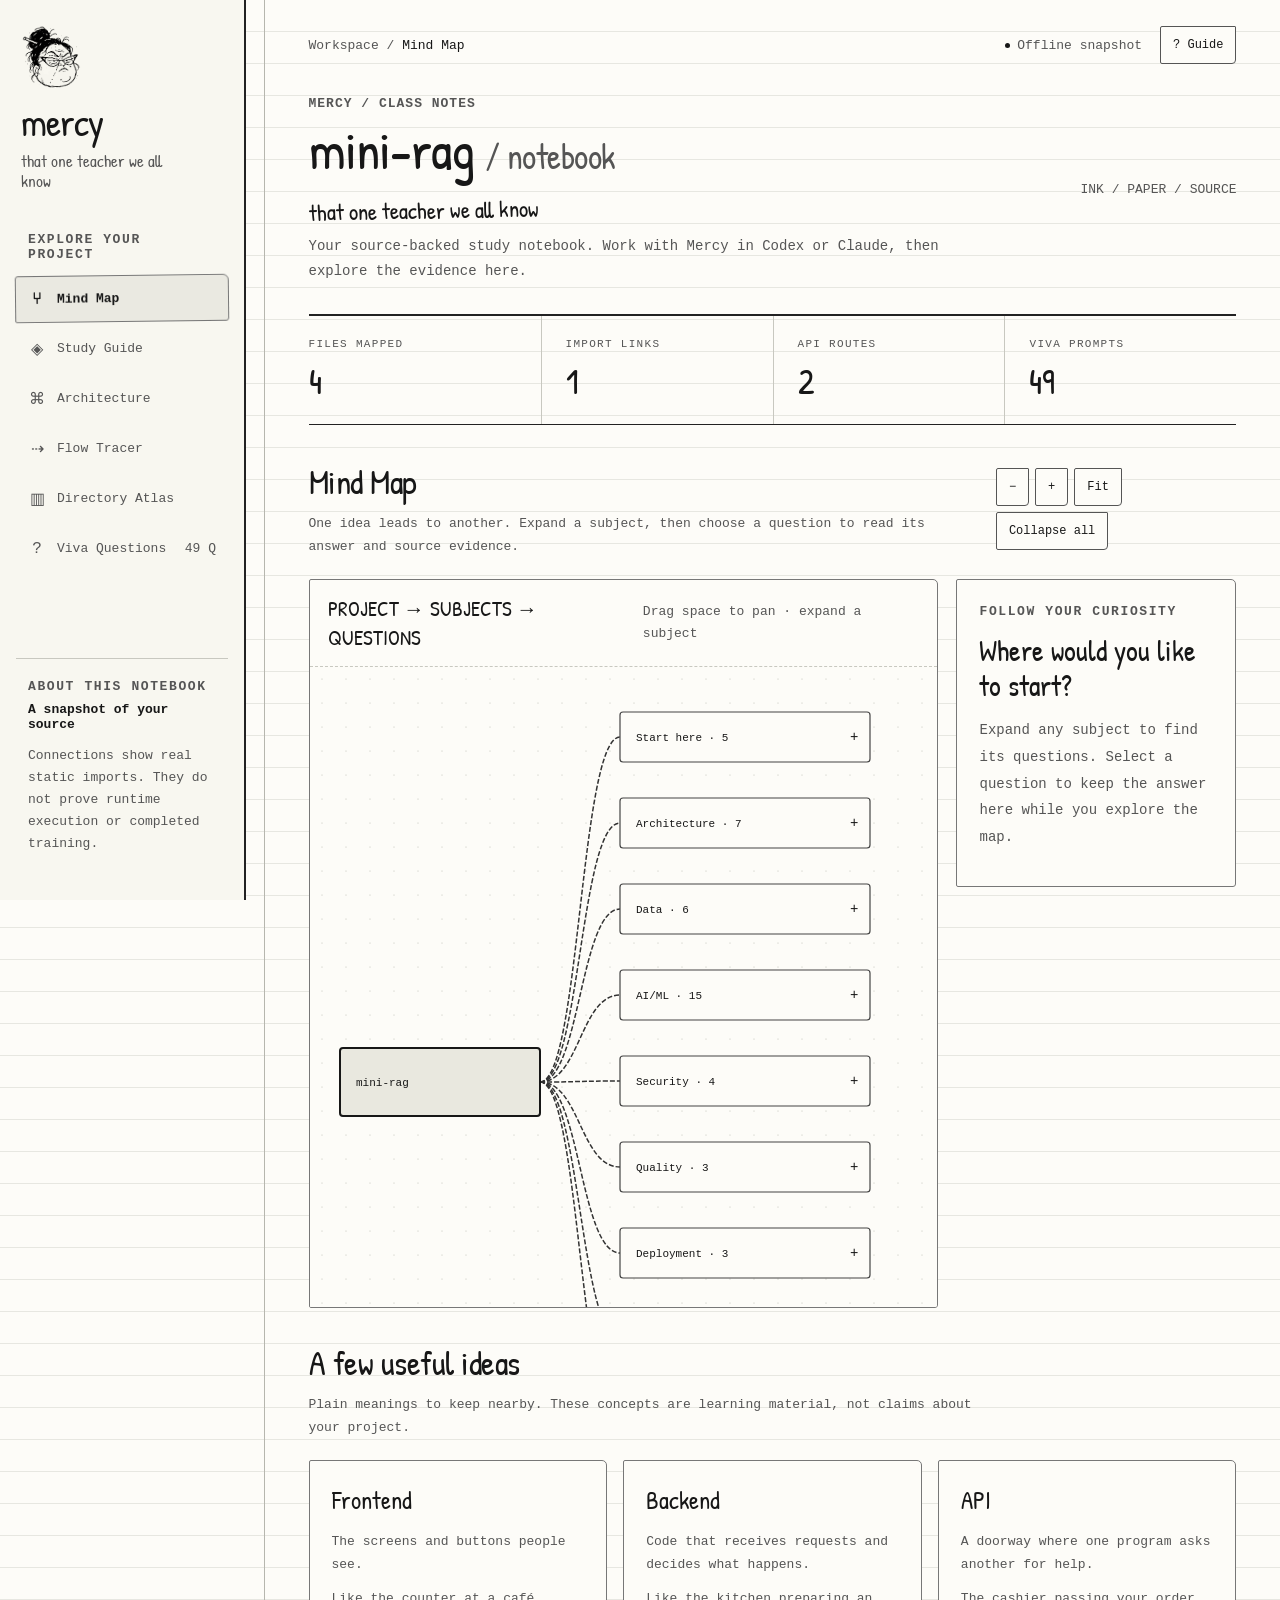
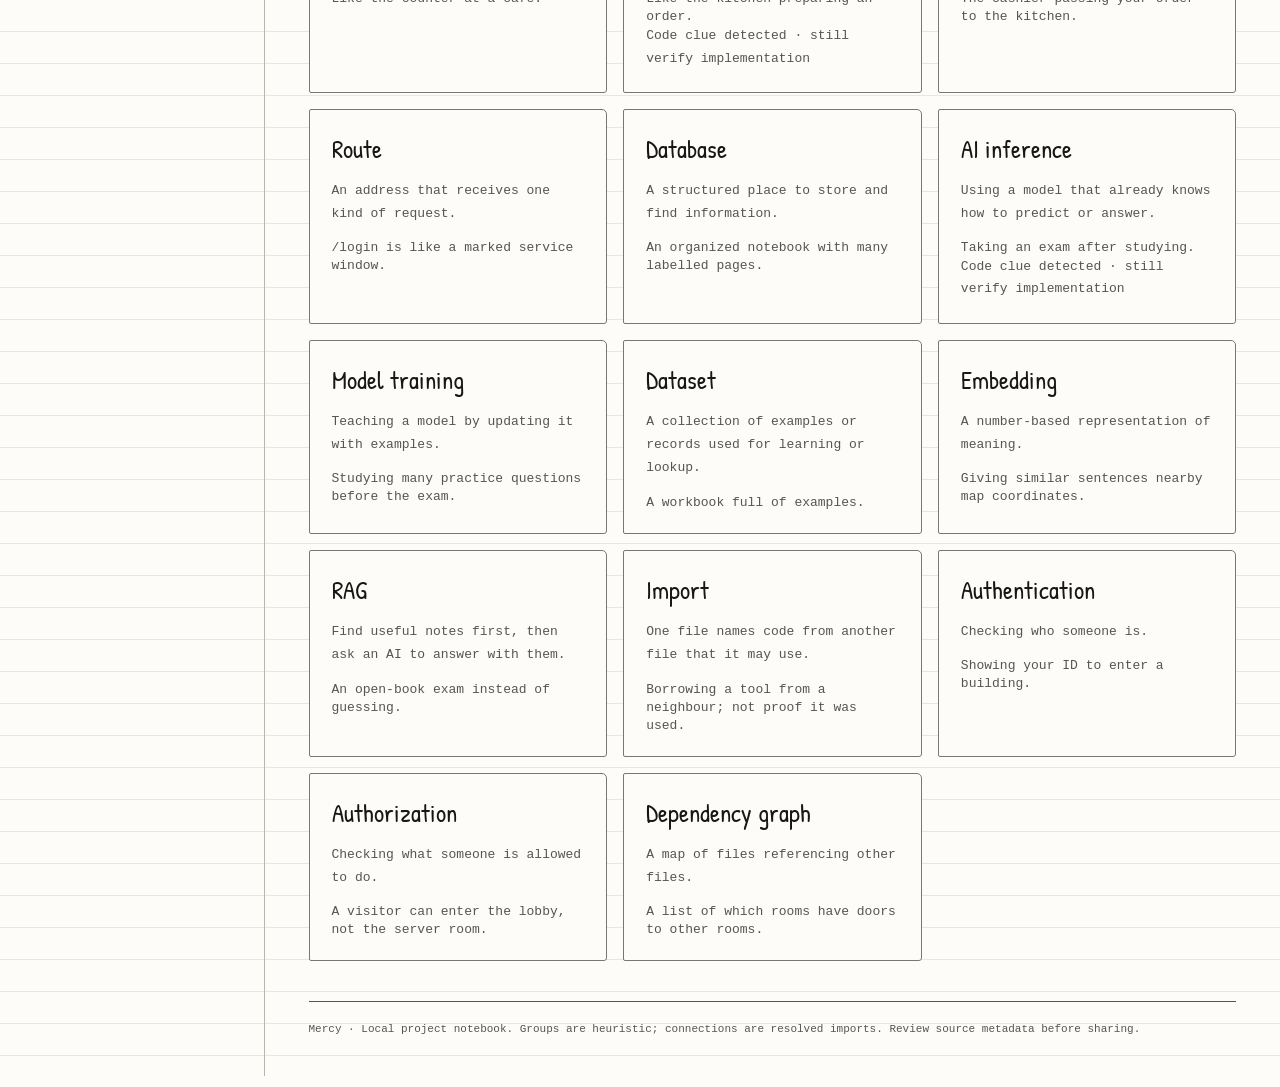
==== output-example/mercy-studio.html @ a500c9a5 "Build Mercy's native coach, ink notebook website, and Pages deployment" ====
<!doctype html>
<html lang="en">
<head>
<meta charset="utf-8">
<meta name="viewport" content="width=device-width, initial-scale=1">
<meta name="color-scheme" content="light">
<title>Mercy | Project notebook</title>
<style>
@font-face{font-family:Notebook;src:url([data-uri]) format("truetype");font-display:swap}


:root{--bg:#fdfcf8;--panel:#fdfcf8;--panel2:#f1f0e9;--line:#c8c8c0;--text:#171717;--muted:#555555;--accent:#171717;--brand:#171717;--brand2:#171717;--radius:2px;font-family:ui-monospace,SFMono-Regular,Consolas,monospace;color-scheme:light}
*{box-sizing:border-box}body{margin:0;background:var(--bg);color:var(--text);min-width:320px}button,input,select{font:inherit}button{cursor:pointer}button,a,input,select,summary{ -webkit-tap-highlight-color:transparent}button:focus-visible,input:focus-visible,select:focus-visible,summary:focus-visible,[tabindex]:focus-visible{outline:2px solid var(--accent);outline-offset:4px}a{color:var(--accent)}button{transition:background .18s,color .18s,border-color .18s}button:disabled{opacity:.45;cursor:default}[hidden]{display:none!important}
.shell{display:grid;grid-template-columns:218px minmax(0,1fr);min-height:100vh}.sidebar{background:#f7f6ef;border-right:1px solid var(--line);padding:32px 16px;position:sticky;top:0;height:100vh;overflow:auto;display:flex;flex-direction:column;gap:42px}.brand{display:flex;align-items:center;gap:10px;padding:0 12px}.brandmark{font-family:Notebook,cursive;font-style:italic;font-size:30px;color:var(--accent)}.brand strong{font-size:21px;font-weight:600;letter-spacing:-.8px}.brand small{display:block;font-size:13px;color:var(--muted);margin-top:3px}.sidebar-caption,.overline{font-size:13px;letter-spacing:1.6px;text-transform:uppercase;color:var(--muted);font-weight:600}.sidebar-caption{padding:0 12px;margin-bottom:14px}.navbuttons{display:grid;gap:5px}.nav-button{width:100%;border:0;background:transparent;color:var(--muted);border-radius:6px;text-align:left;padding:12px;display:flex;align-items:center;gap:11px;font-size:13px}.nav-button.active{color:var(--accent);background:#e5e4dc;font-weight:650}.nav-button:hover{background:#eeede5;color:var(--text)}.nav-symbol{width:18px;text-align:center;font-size:16px}.count{margin-left:auto;font-size:13px;font-weight:400}.sidebar-bottom{margin-top:auto;padding:20px 12px 0;border-top:1px solid var(--line)}.sidebar-bottom strong{display:block;font-size:13px;font-weight:550;margin-top:8px}.sidebar-bottom p{font-size:13px;color:var(--muted);line-height:1.7}
.main{min-width:0;padding:26px clamp(22px,3.4vw,60px) 36px;width:100%;max-width:1800px;margin:auto}.top{display:flex;justify-content:space-between;align-items:center;gap:12px;margin-bottom:40px}.crumb{font-size:13px;color:var(--muted)}.crumb b{color:var(--text);font-weight:500}.top-right{display:flex;align-items:center;gap:18px}.status-pill{font-size:13px;display:flex;align-items:center;gap:7px;color:var(--muted)}.dot-live{width:5px;height:5px;border-radius:50%;background:var(--accent)}.help-button,.ghost,.tiny{border:1px solid var(--line);background:var(--panel);color:var(--text);border-radius:6px;padding:9px 12px;font-size:13px;min-height:34px}.help-button:hover,.ghost:hover,.tiny:hover{background:var(--panel2);border-color:#171717}.title-row{display:flex;justify-content:space-between;align-items:center;gap:24px;margin-bottom:30px}.title-row h1{font-family:Notebook,"Comic Sans MS",cursive;font-size:clamp(30px,3.1vw,46px);font-weight:400;letter-spacing:-1.4px;margin:10px 0 12px;overflow-wrap:anywhere}.title-row h1 span{color:var(--text)}.studio-label{color:var(--muted)!important;font-size:.58em;letter-spacing:-.5px}.subtitle{color:var(--muted);font-size:13px;line-height:1.8;max-width:660px;margin:0}.project-badge{font-size:13px;color:var(--muted);white-space:nowrap;padding:8px 0}.metric-grid{display:grid;grid-template-columns:repeat(4,1fr);margin-bottom:34px;border-top:1px solid var(--line);border-bottom:1px solid var(--line)}.metric{padding:18px 0 19px 24px;border-left:1px solid var(--line)}.metric:first-child{padding-left:0;border-left:0}.metric small{font-size:13px;letter-spacing:1.3px;color:var(--muted);font-weight:500}.metric strong{display:block;font-weight:450;font-size:26px;margin-top:6px;font-variant-numeric:tabular-nums}
.section{display:none}.section.active{display:block;animation:arrive .28s ease-out}@keyframes arrive{from{opacity:0;transform:translateY(5px)}to{opacity:1;transform:none}}.section-heading{display:flex;align-items:center;justify-content:space-between;gap:18px;margin-bottom:20px}.section-heading h2{font-size:19px;font-weight:550;letter-spacing:-.5px;margin:0 0 7px}.section-heading p{font-size:13px;line-height:1.7;color:var(--muted);max-width:680px;margin:0}.split{display:grid;grid-template-columns:minmax(0,1fr) 245px;gap:20px}.card{background:var(--panel);border:1px solid var(--line);border-radius:var(--radius);overflow:hidden}.card-head{padding:14px 18px;display:flex;justify-content:space-between;align-items:center;gap:12px;border-bottom:1px solid var(--line)}.card-head strong{font-size:13px;font-weight:550;letter-spacing:.5px}.badge{font-size:13px;color:var(--muted);border:1px solid var(--line);border-radius:4px;padding:5px 7px;background:var(--panel2)}.canvas-tools{display:flex;gap:6px;flex-wrap:wrap}.hint{font-size:13px;color:var(--muted);line-height:1.7}.info-stack{display:grid;gap:16px;align-content:start}.info-card{padding:19px}.info-card h3{font-size:13px;font-weight:550;margin:0 0 10px}.info-card p{font-size:13px;line-height:1.8;color:var(--muted)}.info-card ul{font-size:13px;line-height:1.8;padding-left:16px}.evidence-panel{max-height:360px;overflow:auto}.selected-file{font-size:13px;word-break:break-word;font-weight:600;margin:8px 0 12px}.detail-list{list-style:none;padding:0!important;margin:10px 0}.detail-list li{padding:9px 0;border-bottom:1px solid var(--line);overflow-wrap:anywhere;font-size:13px}.mono,code{font-family:ui-monospace,Consolas,monospace;font-size:13px;color:var(--muted)}.notice{font-size:13px;color:var(--muted);line-height:1.8;padding:14px 16px;background:var(--panel2);border:1px solid var(--line);border-radius:6px;margin:14px 0}.notice strong{color:var(--text)}.warning{background:#eeede5;color:#171717;border-color:#777777}
.graph-space{height:560px;background:#fdfcf8;overflow:hidden}.graph-space svg{width:100%;height:100%;touch-action:none;cursor:grab}.graph-label{fill:var(--text);font-size:13px;font-weight:550}.graph-sub{fill:var(--muted);font-size:13px}.graph-file{cursor:pointer}.graph-file rect{fill:var(--panel);stroke:#777777;stroke-width:1}.graph-file:hover rect,.graph-file:focus-visible rect,.graph-file.selected rect{stroke:var(--accent);stroke-width:2}.graph-edge{fill:none;stroke:#333333;stroke-width:1.3;opacity:.65}.graph-legend{display:flex;gap:16px;flex-wrap:wrap;padding:13px 18px;border-top:1px solid var(--line)}.legend-item{font-size:13px;color:var(--muted)}.legend-item span{display:inline-block;width:6px;height:6px;border-radius:50%;margin-right:6px}.two-panel{display:grid;grid-template-columns:1fr 1fr;gap:18px}.card-body{padding:22px}.card-body h3{font-size:13px;font-weight:550;margin:0 0 15px}.flowchart{display:flex;align-items:stretch;gap:12px;overflow:auto;padding:24px 0;min-height:220px}.flow-node{min-width:166px;max-width:220px;text-align:left;background:var(--panel);border:1px solid var(--line);border-top:2px solid #839b7c;border-radius:6px;padding:18px;display:flex;flex-direction:column;justify-content:center;gap:12px;overflow-wrap:anywhere;color:var(--text)}.flow-node:hover{background:var(--panel2)}.flow-node strong{font-size:13px;font-weight:550}.flow-node small{font-size:13px;color:var(--muted)}.flow-arrow{align-self:center;color:var(--muted)}.form-row{display:flex;align-items:center;gap:12px;flex-wrap:wrap}select,input[type=search]{padding:12px;border:1px solid var(--line);border-radius:6px;background:var(--panel);color:var(--text);min-width:0;font-size:13px}select{max-width:100%}.flow-select{width:100%;max-width:520px}.tree-layout{display:grid;grid-template-columns:280px minmax(0,1fr);gap:18px}.tree-panel{padding:16px 12px;max-height:600px;overflow:auto}.tree-panel details{padding:4px 0 4px 12px}.tree-panel summary{cursor:pointer;font-size:13px;padding:6px 0}.tree-file{width:100%;display:block;border:0;background:transparent;color:var(--muted);font-family:ui-monospace,monospace;font-size:13px;text-align:left;padding:9px;border-radius:4px;overflow-wrap:anywhere}.tree-file:hover{color:var(--text);background:var(--panel2)}.treemap{display:flex;flex-wrap:wrap;align-content:stretch;gap:8px;min-height:420px;padding:16px}.treemap-tile{position:relative;text-align:left;min-height:85px;flex-grow:var(--weight);flex-basis:var(--basis);border:1px solid var(--line);border-radius:6px;background:var(--panel2);color:var(--text);padding:16px;overflow:hidden}.treemap-tile:hover{background:#eae9e1;border-color:#171717}.treemap-tile strong{display:block;font-size:13px;font-weight:500;overflow-wrap:anywhere}.treemap-tile small{display:block;font-size:13px;color:var(--muted);margin-top:10px}.treemap-bar{height:2px;background:var(--tile);position:absolute;bottom:0;left:0;right:0}
.searchbar{display:flex;gap:12px;flex-wrap:wrap;margin-bottom:18px}.searchbar input{flex:1;min-width:180px}.filters{display:flex;gap:6px;flex-wrap:wrap;margin-bottom:20px}.filter{border:1px solid var(--line);background:var(--panel);border-radius:5px;padding:9px 12px;color:var(--muted);font-size:13px}.filter.active{background:var(--accent);border-color:var(--accent);color:white}.question-grid{display:grid;grid-template-columns:repeat(2,minmax(0,1fr));gap:18px}.question-card{padding:24px}.q-top{display:flex;justify-content:space-between;align-items:center;gap:12px}.q-category{font-size:13px;color:var(--accent);letter-spacing:.7px;font-weight:600}.question-card h3{font-size:16px;line-height:1.6;letter-spacing:-.3px;font-weight:550;margin:16px 0}.answer{border-top:1px solid var(--line);margin-top:15px;padding-top:18px}.answer b{display:block;font-size:13px;font-weight:600;color:var(--muted);margin-bottom:8px}.answer p{font-size:13px;line-height:1.9;margin:0 0 18px;white-space:pre-line}.evidence-button{border:0;background:transparent;color:var(--accent);font-size:13px;text-align:left;padding:6px 0;margin-right:10px;overflow-wrap:anywhere}.evidence-button:hover{text-decoration:underline}.status-verified{color:#171717;font-size:13px}.status-uncertain{color:#555555;font-size:13px}.q-bottom{display:flex;justify-content:space-between;align-items:center;gap:12px;flex-wrap:wrap}.empty{padding:40px;color:var(--muted);font-size:13px;text-align:center}
.mind-layout{display:grid;grid-template-columns:minmax(0,1fr) 280px;gap:18px}.mind-viewport{overflow:auto;max-height:640px;min-height:480px;background:#fdfcf8;scrollbar-width:thin}.knowledge-map{display:block;max-width:none;font-family:inherit}.mind-viewport{cursor:grab}.mind-viewport:active{cursor:grabbing}.mind-node{cursor:pointer;outline:none}.mind-node rect{transition:fill .18s,stroke .18s;fill:#fff;stroke:#777777;stroke-width:1}.mind-node:hover rect,.mind-node:focus-visible rect{stroke:var(--accent);stroke-width:2}.mind-node.selected rect{fill:#eae9e1;stroke:#171717}.mind-node text{fill:var(--text);pointer-events:none}.mind-node.root rect{fill:#e5e4dc;stroke:#171717}.mind-link{fill:none;stroke-width:1.5}.mind-reveal{animation:arrive .3s ease-out}.mind-answer{padding:22px;align-self:start;max-height:700px;overflow:auto}.mind-answer h3{font-size:16px;font-weight:550;line-height:1.6;margin:14px 0}.mind-answer p{font-size:13px;line-height:1.9;color:var(--muted);white-space:pre-line}.mind-answer .overline{font-size:13px}.concept-list{display:grid;grid-template-columns:repeat(3,minmax(0,1fr));gap:16px}.concept-card{padding:22px}.concept-card strong{font-size:13px;font-weight:600}.concept-card p{font-size:13px;line-height:1.8;color:var(--muted)}.concept-card small{font-size:13px;color:var(--muted)}.guide-steps{display:grid;grid-template-columns:repeat(3,1fr);gap:18px}.guide-card{padding:24px}.guide-card .index{font-size:13px;color:var(--accent)}.guide-card h3{font-size:16px;font-weight:500;margin:20px 0 12px}.guide-card p{font-size:13px;line-height:1.8;color:var(--muted)}.gap-list{display:grid;gap:10px}.gap-item{padding:14px;background:var(--panel2);border-radius:5px;font-size:13px;color:var(--muted);line-height:1.8}.footer{border-top:1px solid var(--line);padding-top:18px;font-size:13px;color:var(--muted);line-height:1.8;margin-top:40px}.overlay{display:none;position:fixed;inset:0;background:#11111166;z-index:8;align-items:center;justify-content:center;padding:20px}.overlay.open{display:flex}.modal{background:var(--panel);border:1px solid var(--line);border-radius:12px;max-width:520px;width:100%;max-height:90vh;overflow:auto;padding:28px}.modal h2{font-size:20px;font-weight:500;margin:0}.modal p,.modal li{font-size:13px;line-height:1.9;color:var(--muted)}.modal ul{padding-left:20px}.skip-link{position:absolute;left:230px;top:-100px;z-index:9;padding:12px;background:var(--panel);color:var(--accent)}.skip-link:focus{top:10px}

@media(max-width:1150px){.shell{grid-template-columns:190px minmax(0,1fr)}.main{padding:24px}.split{grid-template-columns:minmax(0,1fr)}.info-stack{grid-template-columns:1fr 1fr}.mind-layout{grid-template-columns:minmax(0,1fr)}.mind-answer{max-height:none}.tree-layout{grid-template-columns:220px minmax(0,1fr)}.concept-list{grid-template-columns:repeat(2,minmax(0,1fr))}.project-badge{display:none}}
@media(max-width:760px){.shell{display:block}.sidebar{position:relative;height:auto;padding:18px 16px 8px;gap:20px;border-right:0;border-bottom:1px solid var(--line)}.brand{padding:0 4px}.brand small{display:none}.brandmark{font-size:25px}.brand strong{font-size:20px}.sidebar-caption,.sidebar-bottom{display:none}.navbuttons{display:flex;overflow:auto;padding-bottom:8px;gap:3px}.nav-button{flex:0 0 auto;width:auto;white-space:nowrap;font-size:13px;padding:10px}.nav-symbol{font-size:14px;width:15px}.nav-button .count{display:none}.main{padding:22px 18px}.top{margin-bottom:28px}.top-right{gap:8px}.status-pill{font-size:13px}.title-row{display:block}.title-row h1{font-size:33px}.metric-grid{margin-bottom:28px}.metric{padding:14px 0 14px 12px}.metric small{font-size:8px;letter-spacing:.4px}.metric strong{font-size:23px}.section-heading{align-items:flex-start}.section-heading{flex-wrap:wrap}.section-heading h2{font-size:18px}.section-heading p{font-size:13px}.split,.info-stack,.two-panel,.tree-layout,.guide-steps,.concept-list,.question-grid{grid-template-columns:minmax(0,1fr)}.card-head{padding:12px}.card-head strong{font-size:13px}.tiny{padding:8px 10px}.graph-space{height:440px}.tree-panel{max-height:300px}.mind-viewport{min-height:400px;max-height:540px}.question-card{padding:20px}.skip-link{left:16px}}
@media(prefers-reduced-motion:reduce){*,*::before,*::after{animation:none!important;transition:none!important;scroll-behavior:auto!important}}

/* One notebook, drawn in ink. Role labels carry meaning without color. */
body{background-color:var(--bg);background-image:url("data:image/svg+xml,%3Csvg xmlns='http://www.w3.org/2000/svg' width='24' height='32'%3E%3Cpath d='M0 31.5H24' stroke='%23d9d9d1' stroke-width='.6'/%3E%3C/svg%3E")}
.shell{grid-template-columns:246px minmax(0,1fr)}.sidebar{border-right:2px solid #222;background:#f8f7f0;padding-top:25px}.brand{gap:8px;padding:0 5px;align-items:center;flex-wrap:wrap}.brandface{width:63px;height:63px;object-fit:contain;transform:rotate(-5deg);mix-blend-mode:multiply}.brandmark{display:none}.brand strong{font-family:Notebook,cursive;font-size:38px;font-weight:400;letter-spacing:-1px}.brand small{font-family:Notebook,cursive;font-size:17px;max-width:150px;line-height:1.15}.main{position:relative;border-left:1px solid #b6b6ae;margin-left:18px;width:calc(100% - 18px)}.nav-button{border-radius:2px 5px 2px 1px;min-height:45px;font-size:13px}.nav-button.active{background:#eae9e1;outline:1px solid #777;transform:rotate(-.7deg)}.nav-button:hover{background:#eeede5}.top{margin-bottom:30px}.title-row h1{font-size:54px;line-height:1.05;letter-spacing:-1px}.title-row .overline{letter-spacing:1px}.studio-label{font-size:.65em}.subtitle{font-size:14px;line-height:1.8}.metric-grid{border-top:2px solid #222;border-bottom:1px solid #222}.metric strong{font-family:Notebook,cursive;font-size:35px}.metric small{font-size:11px}.card{border-color:#777;border-radius:2px 5px 3px 2px}.card-head{border-bottom-style:dashed}.card-head strong{font-family:Notebook,cursive;font-size:21px;font-weight:400;letter-spacing:0}.badge{background:#f1f0e9;border-radius:1px}.section-heading h2{font-family:Notebook,cursive;font-size:34px;font-weight:400}.section-heading p{font-size:13px;line-height:1.8}.help-button,.ghost,.tiny,.filter{border-color:#555;border-radius:2px 1px 4px 2px;font-size:12px;min-height:38px}.help-button:hover,.ghost:hover,.tiny:hover{background:#171717;color:#fdfcf8}.card-body h3,.info-card h3{font-family:Notebook,cursive;font-size:25px;font-weight:400}.question-card h3{font-family:Notebook,cursive;font-size:27px;font-weight:400;line-height:1.25}.answer p{font-size:14px;line-height:1.9}.answer b{font-size:12px}.question-card{border-top:2px solid #171717}.question-card .q-category{color:#171717}.graph-space,.mind-viewport{background-color:#fdfcf8;background-image:url("data:image/svg+xml,%3Csvg xmlns='http://www.w3.org/2000/svg' width='24' height='24'%3E%3Ccircle cx='12' cy='12' r='.6' fill='%23bdbdb5'/%3E%3C/svg%3E")}.graph-edge{stroke:#333;stroke-dasharray:4 2}.graph-label{font-size:12px}.graph-sub{font-size:10px}.graph-file rect{stroke:#171717}.graph-file.selected rect{stroke-width:2.5}.mind-node rect{fill:#fdfcf8;stroke:#444;stroke-width:1.2;rx:3}.mind-node.root rect{fill:#e9e8df;stroke:#171717;stroke-width:2}.mind-node.selected rect{fill:#deddd4;stroke:#171717}.mind-link{stroke:#333;stroke-dasharray:5 2}.mind-answer h3{font-family:Notebook,cursive;font-size:29px;line-height:1.2}.mind-answer p{font-size:14px}.flow-node{background:#fdfcf8;border-color:#555;border-top:2px solid #171717}.flow-node strong{font-size:13px}.treemap-tile{background:#f3f2eb;border-color:#777;border-radius:2px}.concept-card strong{font-family:Notebook,cursive;font-size:25px;font-weight:400}.guide-card h3{font-family:Notebook,cursive;font-size:28px;font-weight:400}.footer{font-size:11px;border-color:#555}.report-tagline{font-family:Notebook,cursive;font-size:23px!important;transform:rotate(-1deg);margin:4px 0 12px;color:#171717}.status-verified{color:#171717}.status-uncertain{color:#555}.notice{border-color:#aaa;background:#f3f2eb}.legend-item{font-size:12px}.tree-file{font-size:12px}.tree-panel summary{font-size:13px}
@media(max-width:1150px){.shell{grid-template-columns:215px minmax(0,1fr)}.brandface{width:47px;height:47px}.brand strong{font-size:33px}.brand small{font-size:15px;max-width:125px}}
@media(max-width:760px){.shell{display:block}.sidebar{border-right:0;border-bottom:2px solid #222}.brand{flex-wrap:nowrap}.brandface{width:45px;height:45px}.brand strong{font-size:35px}.brand small{display:block;font-size:16px;max-width:none}.main{margin-left:12px;width:calc(100% - 12px);padding:20px 15px}.title-row h1{font-size:42px}.metric small{font-size:9px}.metric strong{font-size:29px}.nav-button{font-size:12px}.section-heading h2{font-size:31px}.brand small{font-size:15px}.card-head strong{font-size:17px}}
</style>
</head>
<body>
<noscript><p>This notebook needs JavaScript for interactive maps. Read mercy-viva.md for the text report.</p></noscript>
<a class="skip-link" href="#main-content">Skip to workspace</a>
<script type="application/json" id="atlas-data">{"format_version":2,"project":"mini-rag","summary":{"read_files":4,"data_files":0,"routes_found":2,"module_links":1,"tests_found":0,"bytes_read":927,"source_files_considered":4},"warnings":["No direct training-loop evidence found; do not claim this model was trained here.","No dataset files or loaders located in the inspected source."],"theme":{"primary":"#40dbe6","secondary":"#ac91ff","source":[],"source_type":"Mercy-fallback","note":"No safe project palette could be identified; Mercy uses its own contrast-tested colors."},"clusters":[{"id":"backend","name":"Backend","color":"#7e99ff","files":["app.py"],"count":1,"proof":"heuristic grouping from names and file types"},{"id":"ai","name":"Intelligence","color":"#c999ff","files":["rag.py"],"count":1,"proof":"heuristic grouping from names and file types"},{"id":"infra","name":"Infrastructure","color":"#f3ad6a","files":["README.md","requirements.txt"],"count":2,"proof":"heuristic grouping from names and file types"}],"files":[{"path":"README.md","role":"infra","language":"md","lines":5,"routes":[],"symbols":[],"imports":[],"kind":"file"},{"path":"app.py","role":"backend","language":"py","lines":11,"routes":[{"path":"/health","line":5},{"path":"/ask","line":9}],"symbols":[{"name":"health","line":6},{"name":"ask","line":10}],"imports":["fastapi","rag"],"kind":"file"},{"path":"rag.py","role":"ai","language":"py","lines":11,"routes":[],"symbols":[{"name":"answer_question","line":5}],"imports":["openai"],"kind":"file"},{"path":"requirements.txt","role":"infra","language":"txt","lines":3,"routes":[],"symbols":[],"imports":[],"kind":"file"}],"edges":[{"source":"app.py","target":"rag.py","via":"rag","line":2,"kind":"import","certainty":"static-reference","source_role":"backend","target_role":"ai"}],"crossings":[{"a":"backend","b":"ai","count":1}],"routes":[{"path":"/health","line":5,"file":"app.py"},{"path":"/ask","line":9,"file":"app.py"}],"frameworks":["FastAPI","OpenAI SDK"],"questions":[{"id":"Q01","category":"Start here","difficulty":"Basic","question":"What is this project?","answer":"The repository is called mini-rag. The exact business goal must be confirmed from the owner or documentation; the code scan alone does not prove user outcomes.","explain_like_im_10":"First explain the problem it solves, then who uses it, then what happens when they click a button.","evidence":[],"status":"not_verified","verify_next":"Write a one-sentence problem statement and demonstrate the main feature."},{"id":"Q02","category":"Start here","difficulty":"Basic","question":"What is your project tech stack?","answer":"Found these technology signals: FastAPI, OpenAI SDK. A detected import does not prove a service is configured or used in production.","explain_like_im_10":"A tech stack is your toolbox: what builds the screen, what handles requests, and where data lives.","evidence":[{"path":"app.py","line":1},{"path":"rag.py","line":1}],"status":"supported","verify_next":"Verify versions and running services in package manifests and deployment."},{"id":"Q03","category":"Start here","difficulty":"Basic","question":"Show me where the application starts.","answer":"Likely starting files: app.py. Confirm the start command before claiming any one is the actual entry point.","explain_like_im_10":"An entry point is the front door. It is the first file started when the app runs.","evidence":[{"path":"app.py","line":1}],"status":"supported","verify_next":"Check README scripts or package.json and run the project."},{"id":"Q04","category":"Start here","difficulty":"Basic","question":"Show the frontend and backend directories.","answer":"Files include: README.md, app.py, rag.py, requirements.txt. A folder name alone cannot prove which part runs on the server.","explain_like_im_10":"Frontend is what users see. Backend is what responds to requests and talks to data.","evidence":[{"path":"README.md","line":1},{"path":"app.py","line":1},{"path":"rag.py","line":1}],"status":"supported","verify_next":"Trace one UI request to one server handler."},{"id":"Q05","category":"Start here","difficulty":"Basic","question":"Explain your project workflow from opening the app to getting a result.","answer":"Observed 2 route declarations and 1 local module links. A full end-to-end workflow is not verified by static analysis alone.","explain_like_im_10":"Tell the story: user -\u003e screen -\u003e request -\u003e server -\u003e database/model -\u003e answer -\u003e screen.","evidence":[{"path":"app.py","line":5},{"path":"app.py","line":9}],"status":"supported","verify_next":"Run the app, click the main feature and watch its network requests."},{"id":"Q06","category":"Architecture","difficulty":"Basic","question":"Show your software architecture.","answer":"Likely technology components are FastAPI, OpenAI SDK. Use the import map and actual route handlers to draw confirmed arrows.","explain_like_im_10":"Architecture is a map of the rooms in your application and the doors between them.","evidence":[{"path":"app.py","line":1},{"path":"rag.py","line":1}],"status":"supported","verify_next":"Trace at least one complete user action and draw only confirmed connections."},{"id":"Q07","category":"Architecture","difficulty":"Intermediate","question":"Which module calls which other module?","answer":"Local references found: app.py -\u003e rag.py","explain_like_im_10":"An import means one file can use code from another. That is not always a runtime call.","evidence":[{"path":"app.py","line":2}],"status":"supported","verify_next":"Follow the imported function in the actual call sites."},{"id":"Q08","category":"Architecture","difficulty":"Intermediate","question":"What are your API endpoints?","answer":"Found routes: /health in app.py; /ask in app.py","explain_like_im_10":"An endpoint is a door the frontend knocks on to ask the server for something.","evidence":[{"path":"app.py","line":5},{"path":"app.py","line":9}],"status":"supported","verify_next":"Inspect router registration and use a real HTTP request to verify these routes."},{"id":"Q09","category":"Architecture","difficulty":"Intermediate","question":"What happens when the frontend sends a request?","answer":"Found HTTP handlers in app.py","explain_like_im_10":"A request is like ordering food: the screen asks, the server prepares, then sends a response.","evidence":[{"path":"app.py","line":5},{"path":"app.py","line":9}],"status":"supported","verify_next":"Open browser DevTools Network and trace one request to the backend."},{"id":"Q10","category":"Architecture","difficulty":"Intermediate","question":"What is the difference between frontend and backend?","answer":"Frontend builds the screens that people use. Backend handles server-side logic, data and API requests. Your exact code split still requires tracing.","explain_like_im_10":"Frontend = shop counter; backend = kitchen.","evidence":[],"status":"not_verified","verify_next":"Identify two files from each side, if both exist."},{"id":"Q11","category":"Architecture","difficulty":"Intermediate","question":"Where are business rules written?","answer":"Look for functions that validate inputs, calculate values, or decide outcomes. Static import names cannot prove which functions contain the core rules.","explain_like_im_10":"Business logic is the rulebook, not the paint on the screen.","evidence":[{"path":"app.py","line":6},{"path":"rag.py","line":5}],"status":"supported","verify_next":"Follow one important function from input to return value."},{"id":"Q12","category":"Architecture","difficulty":"Advanced","question":"What breaks if a service is down?","answer":"Failure handling and deployed dependencies are not confirmed by static scanning.","explain_like_im_10":"If the kitchen is closed, the shop should tell the customer instead of crashing.","evidence":[],"status":"not_verified","verify_next":"Disconnect the API or database in a test environment and record the result."},{"id":"Q13","category":"Data","difficulty":"Basic","question":"Where is your database?","answer":"No database connection was proven in the inspected code.","explain_like_im_10":"A database is the app’s organized notebook. An SDK import is not the same as a running database.","evidence":[],"status":"not_verified","verify_next":"Locate connection config, schema, migrations and deployment provider."},{"id":"Q14","category":"Data","difficulty":"Intermediate","question":"Show your database tables or collections.","answer":"The scanner does not execute migrations or query databases, so it cannot establish the live schema.","explain_like_im_10":"Tables are like named pages in a notebook; columns are the headings.","evidence":[],"status":"not_verified","verify_next":"Open migrations/schema and compare with the actual database."},{"id":"Q15","category":"Data","difficulty":"Intermediate","question":"How does data travel through your system?","answer":"The scan located 2 routes, 0 data-shaped files and 1 module links. These are clues, not a verified complete data pipeline.","explain_like_im_10":"Follow one piece of data from where it enters until you see the result.","evidence":[{"path":"app.py","line":5},{"path":"app.py","line":9}],"status":"supported","verify_next":"Trace and document one real input all the way through."},{"id":"Q16","category":"Data","difficulty":"Intermediate","question":"How do you validate user input?","answer":"Input validation is not established by a basic repository scan.","explain_like_im_10":"Validation is checking a form before accepting it, like rejecting an impossible age.","evidence":[],"status":"not_verified","verify_next":"Show the exact schema or condition and test invalid input."},{"id":"Q17","category":"Data","difficulty":"Intermediate","question":"How do you handle errors and bad requests?","answer":"Error handling must be checked in actual route handlers and through tests.","explain_like_im_10":"When something fails, the program should say what went wrong instead of dying.","evidence":[],"status":"not_verified","verify_next":"Try missing fields, invalid IDs and unavailable services."},{"id":"Q18","category":"Data","difficulty":"Advanced","question":"How do you prevent SQL injection?","answer":"The audit does not certify that queries are parameterized or safe.","explain_like_im_10":"Never glue untrusted user text into a database command.","evidence":[],"status":"not_verified","verify_next":"Inspect query construction and verify parameterized queries or safe ORM calls."},{"id":"Q19","category":"AI/ML","difficulty":"Basic","question":"Did you train the model yourself?","answer":"I did not find direct model-training steps in the inspected code. Do not claim the model was trained here.","explain_like_im_10":"Calling an AI API is like using someone else’s already-trained calculator. Training means teaching a model with data.","evidence":[],"status":"not_verified","verify_next":"Find actual training script, data split, trained weights and run logs if claiming training."},{"id":"Q20","category":"AI/ML","difficulty":"Basic","question":"Where did you get the dataset? Show it.","answer":"No local dataset file was found in the inspected files. It might be remote, generated or absent; verify before answering.","explain_like_im_10":"A dataset is examples a model learns from or looks things up in. One CSV file does not automatically mean training.","evidence":[],"status":"not_verified","verify_next":"Identify the precise dataset source, license, sample rows and where it is loaded."},{"id":"Q21","category":"AI/ML","difficulty":"Intermediate","question":"Where is the model saved?","answer":"Static inspection did not verify a trained model checkpoint or the hosted model behind any API.","explain_like_im_10":"A model file is like a saved brain; an API can use a brain hosted on someone else’s computer.","evidence":[],"status":"not_verified","verify_next":"Find a real model checkpoint, model name or provider configuration."},{"id":"Q22","category":"AI/ML","difficulty":"Basic","question":"What is an AI model?","answer":"An AI model is a program whose behaviour is shaped by learned patterns or parameters, rather than only hard-coded rules.","explain_like_im_10":"Think of a model like a student who learned from many examples.","evidence":[],"status":"not_verified","verify_next":"Ask the project owner and check README, deployment, or external services."},{"id":"Q23","category":"AI/ML","difficulty":"Basic","question":"Are you using an AI API or your own ML model?","answer":"Found API/SDK usage in rag.py. This suggests externally provided model access, not proof of self-training.","explain_like_im_10":"API = you send a question to someone else’s service. Local model = the model runs in your own system.","evidence":[{"path":"rag.py","line":7}],"status":"supported","verify_next":"Check model initialization and where inference actually executes."},{"id":"Q24","category":"AI/ML","difficulty":"Intermediate","question":"What is inference?","answer":"Inference means using an already-prepared model to produce a prediction or response.","explain_like_im_10":"Training is studying; inference is answering the exam.","evidence":[],"status":"not_verified","verify_next":"Ask the project owner and check README, deployment, or external services."},{"id":"Q25","category":"AI/ML","difficulty":"Intermediate","question":"What is RAG? Does your project use it?","answer":"RAG was not established from this repository scan. Do not claim RAG simply because an LLM is present.","explain_like_im_10":"RAG = look up relevant notes first, then ask an AI to answer using those notes.","evidence":[],"status":"not_verified","verify_next":"Show a retrieval step AND where its results enter the model prompt."},{"id":"Q26","category":"AI/ML","difficulty":"Intermediate","question":"Explain a RAG pipeline step by step.","answer":"A typical RAG flow is: load documents -\u003e split text -\u003e create embeddings -\u003e store vectors -\u003e retrieve useful chunks -\u003e include chunks in a prompt -\u003e generate an answer. Actual steps depend on the project.","explain_like_im_10":"It is an open-book test: find pages, read them, then answer. Do not call this your implemented flow until you prove each step.","evidence":[],"status":"not_verified","verify_next":"Locate the exact implementation of each stage or mark it not implemented."},{"id":"Q27","category":"AI/ML","difficulty":"Intermediate","question":"What are embeddings?","answer":"No embedding pipeline was confirmed.","explain_like_im_10":"An embedding turns text into a list of numbers so similar meanings can be compared.","evidence":[],"status":"not_verified","verify_next":"Find the exact embedding model and vector dimension if used."},{"id":"Q28","category":"AI/ML","difficulty":"Intermediate","question":"What is a vector database? Do you use one?","answer":"No vector store was proven by this scan.","explain_like_im_10":"A vector database is a special library shelf that finds meaning-similar notes.","evidence":[],"status":"not_verified","verify_next":"Name the actual store, collection, persistence and retrieval call."},{"id":"Q29","category":"AI/ML","difficulty":"Intermediate","question":"What is chunking and why use it?","answer":"No explicit document chunking step was confirmed.","explain_like_im_10":"Chunking means cutting a long book into smaller pages, so finding the right part is easier.","evidence":[],"status":"not_verified","verify_next":"Show chunk size, overlap, and why these values were chosen."},{"id":"Q30","category":"AI/ML","difficulty":"Advanced","question":"How do you reduce hallucinations in the AI answer?","answer":"No reliability evaluation was verified. RAG and citations can help grounding but do not guarantee correct answers.","explain_like_im_10":"A hallucination is when AI confidently makes something up. Make it show the source.","evidence":[],"status":"not_verified","verify_next":"Test a set of answerable and unanswerable questions and measure grounded correctness."},{"id":"Q31","category":"AI/ML","difficulty":"Advanced","question":"How do you evaluate model accuracy?","answer":"No evaluation metrics were located. Do not invent accuracy percentages.","explain_like_im_10":"Accuracy asks: out of many known-answer questions, how many answers were right?","evidence":[],"status":"not_verified","verify_next":"Provide a held-out test set, metric definition and reproducible result."},{"id":"Q32","category":"AI/ML","difficulty":"Advanced","question":"What is overfitting?","answer":"Overfitting happens when a model learns the training examples too specifically and performs worse on new examples.","explain_like_im_10":"Like memorizing exam answers but not understanding the subject.","evidence":[],"status":"not_verified","verify_next":"Ask the project owner and check README, deployment, or external services."},{"id":"Q33","category":"AI/ML","difficulty":"Advanced","question":"What is fine-tuning versus prompting?","answer":"Prompting changes the instructions sent to a model. Fine-tuning updates model parameters through training. Neither is confirmed without evidence.","explain_like_im_10":"Prompting tells the student what to do; fine-tuning gives the student extra lessons.","evidence":[],"status":"not_verified","verify_next":"Ask the project owner and check README, deployment, or external services."},{"id":"Q34","category":"Security","difficulty":"Intermediate","question":"Where is authentication implemented?","answer":"No clear authentication implementation was confirmed.","explain_like_im_10":"Authentication checks who you are. Authorization checks what you may access.","evidence":[],"status":"not_verified","verify_next":"Show login, token/session validation and a protected endpoint."},{"id":"Q35","category":"Security","difficulty":"Intermediate","question":"Where are secrets and API keys stored?","answer":"No environment variable names detected in scanned source; secrets were not read.","explain_like_im_10":"Secrets are house keys. Do not put them in a public repository or a viva PDF.","evidence":[],"status":"not_verified","verify_next":"Verify secrets are server-side and not checked into version control."},{"id":"Q36","category":"Security","difficulty":"Advanced","question":"Can one user read another user’s data?","answer":"Object-level authorization cannot be proven without tracing identity checks at each data-access route.","explain_like_im_10":"Knowing the house address does not mean someone should get the key.","evidence":[],"status":"not_verified","verify_next":"Test access to another user’s ID in a controlled test environment."},{"id":"Q37","category":"Security","difficulty":"Advanced","question":"What happens if an attacker sends malicious input?","answer":"No penetration test was run by Mercy. Treat security as unverified until tested.","explain_like_im_10":"Bad input should be rejected or treated as plain text, not followed as instructions.","evidence":[],"status":"not_verified","verify_next":"Review input boundaries and test with safe invalid inputs."},{"id":"Q38","category":"Quality","difficulty":"Basic","question":"How many tests does this project have?","answer":"Found 0 files with test-like names. This is not a test pass result or a coverage percentage.","explain_like_im_10":"Tests are practice questions for your software. Counting them does not tell you if it passed.","evidence":[],"status":"not_verified","verify_next":"Run the project test command and save the result."},{"id":"Q39","category":"Quality","difficulty":"Intermediate","question":"What are the limitations of your project?","answer":"Known verification gaps: No direct training-loop evidence found; do not claim this model was trained here.; No dataset files or loaders located in the inspected source.. There may be other runtime limitations not visible in code.","explain_like_im_10":"A limitation is something your current project cannot reliably do yet.","evidence":[],"status":"not_verified","verify_next":"Write down three issues observed in real usage, not guesses."},{"id":"Q40","category":"Quality","difficulty":"Intermediate","question":"How do you handle performance or high traffic?","answer":"No load or latency benchmark was run. Architecture alone does not prove scaling ability.","explain_like_im_10":"Can the kitchen handle 100 orders at once? Measure instead of guessing.","evidence":[],"status":"not_verified","verify_next":"Run a small controlled load test and record latency, error rate and resource use."},{"id":"Q41","category":"Deployment","difficulty":"Basic","question":"Where is the project deployed?","answer":"No deployed service was confirmed.","explain_like_im_10":"Deployment means putting the app on a computer/server where others can open it.","evidence":[],"status":"not_verified","verify_next":"Show the real deployed URL, hosting dashboard and production start command."},{"id":"Q42","category":"Deployment","difficulty":"Intermediate","question":"How does a new change reach production?","answer":"No confirmed deployment pipeline was executed. Check CI configuration and actual production settings.","explain_like_im_10":"A deployment pipeline is the delivery route from your laptop to a live website.","evidence":[],"status":"not_verified","verify_next":"Walk through an actual commit, build, test and deploy log."},{"id":"Q43","category":"Deployment","difficulty":"Advanced","question":"What would you improve next?","answer":"Prioritize measured limitations, missing tests and unclear architecture before adding unnecessary features.","explain_like_im_10":"Fix broken doors before building another floor.","evidence":[],"status":"not_verified","verify_next":"Pick a real observed limitation and explain how you would verify the fix."},{"id":"Q44","category":"Defense","difficulty":"Intermediate","question":"Which part did you personally implement?","answer":"Personal contribution cannot be established from repository code or Git history alone.","explain_like_im_10":"Say what you wrote, what a tool generated, and what you tested. Do not claim someone else’s work.","evidence":[],"status":"not_verified","verify_next":"Select two pieces of code you can explain line by line."},{"id":"Q45","category":"Defense","difficulty":"Advanced","question":"If you remove the LLM, what still works?","answer":"This requires a runtime dependency test; any detected AI SDK only gives a clue.","explain_like_im_10":"Pretend the AI service is offline. What parts of the app still work?","evidence":[{"path":"rag.py","line":7}],"status":"supported","verify_next":"Disable external AI access in a local test and observe which features fail."},{"id":"Q46","category":"Defense","difficulty":"Advanced","question":"Can you change one feature now and show exactly where?","answer":"Use the dependency map to locate the responsible function, then explain how it is called and tested.","explain_like_im_10":"Showing a real small change proves you understand the project better than memorizing a speech.","evidence":[{"path":"app.py","line":6},{"path":"rag.py","line":5}],"status":"supported","verify_next":"Pick a small input/label/validation rule and practice modifying it safely."},{"id":"Q47","category":"Code-specific follow-ups","difficulty":"Intermediate","question":"Where is endpoint /health implemented, and what does it do?","answer":"/health is declared in app.py:5; the likely handler is health. Its full behavior still requires reading the function body.","explain_like_im_10":"An endpoint is a door. Find the person standing behind that door and ask what happens next.","evidence":[{"path":"app.py","line":5},{"path":"app.py","line":6}],"status":"supported","verify_next":"Follow calls inside the handler and verify the real response."},{"id":"Q48","category":"Code-specific follow-ups","difficulty":"Intermediate","question":"Where is endpoint /ask implemented, and what does it do?","answer":"/ask is declared in app.py:9; the likely handler is ask. Its full behavior still requires reading the function body.","explain_like_im_10":"An endpoint is a door. Find the person standing behind that door and ask what happens next.","evidence":[{"path":"app.py","line":9},{"path":"app.py","line":10}],"status":"supported","verify_next":"Follow calls inside the handler and verify the real response."},{"id":"Q49","category":"Code-specific follow-ups","difficulty":"Intermediate","question":"Why does app.py import rag.py?","answer":"app.py:2 imports rag, which resolves to rag.py. This proves a reference, not that every exported function is called.","explain_like_im_10":"One file borrows a tool from another file. Point at the borrowing line and find where the tool is actually used.","evidence":[{"path":"app.py","line":2}],"status":"supported","verify_next":"Find the exact call site and show the input and output."}],"glossary":[{"term":"Frontend","simple":"The screens and buttons people see.","example":"Like the counter at a café.","detected":false},{"term":"Backend","simple":"Code that receives requests and decides what happens.","example":"Like the kitchen preparing an order.","detected":true},{"term":"API","simple":"A doorway where one program asks another for help.","example":"The cashier passing your order to the kitchen.","detected":false},{"term":"Route","simple":"An address that receives one kind of request.","example":"/login is like a marked service window.","detected":false},{"term":"Database","simple":"A structured place to store and find information.","example":"An organized notebook with many labelled pages.","detected":false},{"term":"AI inference","simple":"Using a model that already knows how to predict or answer.","example":"Taking an exam after studying.","detected":true},{"term":"Model training","simple":"Teaching a model by updating it with examples.","example":"Studying many practice questions before the exam.","detected":false},{"term":"Dataset","simple":"A collection of examples or records used for learning or lookup.","example":"A workbook full of examples.","detected":false},{"term":"Embedding","simple":"A number-based representation of meaning.","example":"Giving similar sentences nearby map coordinates.","detected":false},{"term":"RAG","simple":"Find useful notes first, then ask an AI to answer with them.","example":"An open-book exam instead of guessing.","detected":false},{"term":"Import","simple":"One file names code from another file that it may use.","example":"Borrowing a tool from a neighbour; not proof it was used.","detected":false},{"term":"Authentication","simple":"Checking who someone is.","example":"Showing your ID to enter a building.","detected":false},{"term":"Authorization","simple":"Checking what someone is allowed to do.","example":"A visitor can enter the lobby, not the server room.","detected":false},{"term":"Dependency graph","simple":"A map of files referencing other files.","example":"A list of which rooms have doors to other rooms.","detected":false}],"signals":{"backend":[{"path":"app.py","line":1},{"path":"app.py","line":3}],"llm_api":[{"path":"rag.py","line":7}]},"datasets":[],"disclaimers":["All links represent statically resolved imports, not verified runtime calls or data flow.","File roles are heuristics derived from file type/name. Real architecture may differ.","Question evidence is a code clue, not proof that a feature is working in production.","No repository source code is embedded. This HTML contains paths, module names, and scan metadata; review before sharing."]}</script>
<div class="shell">
  <aside class="sidebar">
    <div class="brand"><img class="brandface" src="[data-uri]" width="63" height="63" alt="Mercy, your unimpressed ink-doodle teacher"><div class="brandmark">M</div><div><strong>mercy</strong><small>that one teacher we all know</small></div></div>
    <div><div class="sidebar-caption">Explore your project</div>
      <nav class="navbuttons" aria-label="Sections">
        <button class="nav-button active" aria-current="page" data-section="keymap"><span class="nav-symbol">⑂</span>Mind Map</button>
        <button class="nav-button" data-section="overview"><span class="nav-symbol">◈</span>Study Guide</button>
        <button class="nav-button" data-section="architecture"><span class="nav-symbol">⌘</span>Architecture</button>
        <button class="nav-button" data-section="flow"><span class="nav-symbol">⇢</span>Flow Tracer</button>
        <button class="nav-button" data-section="tree"><span class="nav-symbol">▥</span>Directory Atlas</button>
        <button class="nav-button" data-section="questions"><span class="nav-symbol">?</span>Viva Questions <small class="count" id="nav-q-count"></small></button>
      </nav>
    </div>
    <div class="sidebar-bottom"><div class="overline">About this notebook</div><strong>A snapshot of your source</strong><p>Connections show real static imports. They do not prove runtime execution or completed training.</p></div>
  </aside>
  <main class="main" id="main-content" tabindex="-1">
    <div class="top"><div class="crumb">Workspace / <b id="crumb">Mind Map</b></div><div class="top-right"><span class="status-pill"><span class="dot-live"></span> Offline snapshot</span><button class="help-button" id="help" aria-label="How to use Mercy">? Guide</button></div></div>
    <div class="title-row"><div><span class="overline">MERCY / CLASS NOTES</span><h1><span id="project-name"></span> <span class="studio-label">/ notebook</span></h1><p class="report-tagline">that one teacher we all know</p><p class="subtitle">Your source-backed study notebook. Work with Mercy in Codex or Claude, then explore the evidence here.</p></div><span class="project-badge" id="theme-source"></span></div>
    <div class="metric-grid"><div class="metric"><small>FILES MAPPED</small><strong id="count-files">—</strong></div><div class="metric"><small>IMPORT LINKS</small><strong id="count-links">—</strong></div><div class="metric"><small>API ROUTES</small><strong id="count-routes">—</strong></div><div class="metric"><small>VIVA PROMPTS</small><strong id="count-questions">—</strong></div></div>

    <section id="section-overview" class="section" aria-label="Study Guide">
      <div class="section-heading"><div><h2>Study Guide</h2><p>Your project at a glance. Use this guided path to understand the system rather than memorize attractive diagrams.</p></div></div>
      <div class="guide-steps"><div class="card guide-card"><div class="index">STEP / 01</div><h3>Meet the modules</h3><p>Start with the mind map. Expand a subject, read a question and follow its source references.</p><button class="tiny" data-go="keymap">Open Mind Map</button></div><div class="card guide-card"><div class="index">STEP / 02</div><h3>Follow real evidence</h3><p>Architecture and Flow Tracer show which files reference other files. No animation can prove an untested runtime workflow.</p><button class="tiny" data-go="architecture">View Architecture</button></div><div class="card guide-card"><div class="index">STEP / 03</div><h3>Prepare your answers</h3><p>Viva Questions give you short answers, plain-language explanations and evidence you can verify before an evaluation.</p><button class="tiny" data-go="questions">Study Questions</button></div></div>
      <div class="two-panel" style="margin-top:16px"><div class="card card-body"><h3>Technology clues</h3><div id="tech-list" class="filters"></div><p class="hint">A detected technology is not proof that it is deployed or used successfully.</p></div><div class="card card-body"><h3>Top verification gaps</h3><div id="warnings" class="gap-list"></div></div></div>
    </section>

    <section id="section-architecture" class="section" aria-label="Architecture Map">
      <div class="section-heading"><div><h2>Architecture Network</h2><p>Drag the map to pan; scroll to zoom. Click a module to inspect its routes, imports and evidence. Only resolved local source imports receive arrows.</p></div><div class="canvas-tools"><button class="tiny" id="arch-out" aria-label="Zoom architecture out">−</button><button class="tiny" id="arch-in" aria-label="Zoom architecture in">+</button><button class="tiny" id="arch-reset">Reset view</button></div></div>
      <div class="split"><div class="card"><div class="card-head"><strong>FILE DEPENDENCIES / STATIC IMPORT GRAPH</strong><span class="badge">NOT VERIFIED CALL FLOW</span></div><div class="graph-space"><svg id="arch-svg" role="img" aria-label="Interactive dependencies among source files"></svg></div><div class="graph-legend" id="arch-legend"></div></div><div class="info-stack"><div class="card info-card"><h3>How to read this map</h3><p><b>Arrow A → B</b> means A imports B. It does not certify that A calls B during a user interaction.</p><p>Module positions are grouped by likely role and can be zoomed or panned.</p></div><div class="card info-card evidence-panel"><h3>Module inspector</h3><div id="arch-detail"><p>Choose a node in the network.</p></div></div></div></div>
    </section>

    <section id="section-flow" class="section" aria-label="Flow Tracer">
      <div class="section-heading"><div><h2>Flow Tracer</h2><p>Select a real route or file. Mercy follows source imports and displays a dependency path, not a fabricated request-to-database pipeline.</p></div></div>
      <div class="card"><div class="card-head"><strong>EXPLORE AN EVIDENCED REFERENCE TRAIL</strong><span class="badge">SOURCE REFERENCES ONLY</span></div><div class="card-body"><div class="form-row"><label for="flow-select" class="hint">Start from</label><select id="flow-select" class="flow-select"></select><button class="tiny" id="flow-next">↻ Next trail</button></div><div id="flow-canvas" class="flowchart"></div><div class="notice"><strong>Missing runtime proof:</strong> A real UI → API → service → database/model → response flow requires a verified user action or execution trace. This map shows declared routes and import references only.</div><div id="flow-sources" class="hint"></div><div id="flow-detail" class="notice" aria-live="polite">Click a step to inspect the exact file and its references.</div></div></div>
    </section>

    <section id="section-tree" class="section" aria-label="Directory Atlas">
      <div class="section-heading"><div><h2>Directory Atlas</h2><p>Explore the actual scanned files as a navigable directory tree or a space-filling module map. Data candidates are identified separately.</p></div></div>
      <div class="tree-layout"><div class="card"><div class="card-head"><strong>FILE EXPLORER</strong><span class="badge" id="tree-count"></span></div><div class="tree-panel" id="file-tree"></div></div><div class="card"><div class="card-head"><strong id="treemap-title">MODULE TREEMAP / DIRECTORY GROUPS</strong><button class="tiny" id="treemap-back" hidden>← All folders</button></div><div class="treemap" id="treemap"></div><div id="tree-detail" class="notice" aria-live="polite" style="margin:12px">Select a folder, then click an individual file to inspect it.</div></div></div>
    </section>

    <section id="section-keymap" class="section active" aria-label="Mind Map">
      <div class="section-heading"><div><h2>Mind Map</h2><p>One idea leads to another. Expand a subject, then choose a question to read its answer and source evidence.</p></div><div class="canvas-tools"><button class="tiny" id="mind-out" aria-label="Zoom mind map out">−</button><button class="tiny" id="mind-in" aria-label="Zoom mind map in">+</button><button class="tiny" id="mind-fit">Fit</button><button class="tiny" id="mind-reset">Collapse all</button></div></div>
      <div class="mind-layout"><div class="card"><div class="card-head"><strong>PROJECT → SUBJECTS → QUESTIONS</strong><span class="hint">Drag space to pan · expand a subject</span></div><div class="mind-viewport" id="mind-viewport"><svg id="knowledge-svg" class="knowledge-map" role="group" aria-label="Expandable project mind map"></svg></div></div><aside class="card mind-answer" id="mind-detail" aria-live="polite"><span class="overline">Follow your curiosity</span><h3>Where would you like to start?</h3><p>Expand any subject to find its questions. Select a question to keep the answer here while you explore the map.</p></aside></div>
      <div class="section-heading" style="margin-top:32px"><div><h2>A few useful ideas</h2><p>Plain meanings to keep nearby. These concepts are learning material, not claims about your project.</p></div></div><div class="concept-list" id="glossary"></div>
    </section>

    <section id="section-questions" class="section" aria-label="Viva Questions">
      <div class="section-heading"><div><h2>Viva Question Lab</h2><p>Short answer, beginner explanation and traceable evidence. Hide answers to rehearse. “Not verified” is an acceptable finding, not an excuse to make up results.</p></div><span class="badge" id="q-visible"></span></div>
      <div class="searchbar"><input id="q-search" type="search" placeholder="Search RAG, training, authentication, deployment..." aria-label="Search questions"><button id="hide-answers" class="ghost">Hide answers</button></div><div class="filters" id="q-categories"></div><div id="question-list" class="question-grid"></div>
    </section>
    <footer class="footer">Mercy · Local project notebook. Groups are heuristic; connections are resolved imports. Review source metadata before sharing.</footer>
  </main>
</div>
<div class="overlay" id="help-dialog" role="dialog" aria-modal="true" aria-labelledby="help-heading"><div class="modal"><div class="form-row" style="justify-content:space-between"><h2 id="help-heading">Navigate Mercy Studio</h2><button class="tiny" id="close-help">Close ✕</button></div><ul><li><b>Mind Map:</b> expand subjects into questions, read answers beside the map and inspect cited files.</li><li><b>Architecture:</b> click an import-connected file, drag to pan, scroll to zoom.</li><li><b>Flow Tracer:</b> pick an actual route/file and follow references only.</li><li><b>Directory Atlas:</b> use the accessible file tree or visual treemap.</li><li><b>Questions:</b> filter, reveal answers and inspect cited files.</li><li><b>Keyboard:</b> press Escape to return to the mind map.</li></ul><p>No internet, CDN or browser storage is required. This report contains metadata from your source tree, not your raw source code.</p></div></div>
<script>
'use strict';
/* Mercy standalone: no external scripts, no network requests, no localStorage, no eval. */
const ATLAS=JSON.parse(document.getElementById('atlas-data').textContent);
const $=id=>document.getElementById(id);
const ROLE_COLORS={frontend:'#171717',backend:'#171717',ai:'#171717',data:'#171717',infra:'#171717'};
const roleColor=r=>ROLE_COLORS[r]||'#171717';
const pathFile = path => path.split('/').pop();
const escNode=(tag,cls,text,parent)=>{const e=document.createElement(tag);if(cls)e.className=cls;if(text!=null)e.textContent=String(text);if(parent)parent.appendChild(e);return e};
const svgNode=(tag,attrs={},parent)=>{const e=document.createElementNS('http://www.w3.org/2000/svg',tag);for(const [k,v] of Object.entries(attrs))e.setAttribute(k,String(v));if(parent)parent.appendChild(e);return e};
const safeId=s=>String(s).replace(/[^a-zA-Z0-9_-]/g,'_');
const byPath=new Map(ATLAS.files.map(x=>[x.path,x]));
const clamp=(x,min,max)=>Math.max(min,Math.min(max,x));
let currentSection='keymap',lastFile=null;
function initHeader(){$('project-name').textContent=ATLAS.project;$('count-files').textContent=ATLAS.files.length;$('count-links').textContent=ATLAS.edges.length;$('count-routes').textContent=ATLAS.routes.length;$('count-questions').textContent=ATLAS.questions.length;$('nav-q-count').textContent=ATLAS.questions.length+' Q';$('theme-source').textContent='INK / PAPER / SOURCE';$('tree-count').textContent=ATLAS.files.length+' indexed';
  const tech=$('tech-list');if(!ATLAS.frameworks.length)escNode('span','hint','No framework signal confirmed',tech);for(const f of ATLAS.frameworks)escNode('span','badge',f,tech);
  const warnings=$('warnings');for(const w of ATLAS.warnings.slice(0,6))escNode('div','gap-item',w,warnings);if(!ATLAS.warnings.length)escNode('div','gap-item','No scanner warnings. Runtime tests were not performed.',warnings);
}
function showSection(sec){const section=$('section-'+sec);if(!section)return;currentSection=sec;document.querySelectorAll('.section').forEach(x=>x.classList.toggle('active',x===section));document.querySelectorAll('.nav-button').forEach(x=>x.classList.toggle('active',x.dataset.section===sec));$('crumb').textContent=document.querySelector(`[data-section="${sec}"]`).textContent.trim().replace(/\s+\d+ Q$/,'');document.querySelectorAll('.nav-button').forEach(x=>{if(x.dataset.section===sec)x.setAttribute('aria-current','page');else x.removeAttribute('aria-current')});if(sec==='architecture')drawArchitecture();if(sec==='keymap')drawKnowledge();window.scrollTo({top:0,behavior:'instant'});}
function setupNavigation(){document.querySelectorAll('[data-section]').forEach(b=>b.addEventListener('click',()=>showSection(b.dataset.section)));document.querySelectorAll('[data-go]').forEach(b=>b.addEventListener('click',()=>showSection(b.dataset.go)));$('help').addEventListener('click',()=>{$('help-dialog').classList.add('open');$('close-help').focus()});$('close-help').addEventListener('click',()=>{$('help-dialog').classList.remove('open');$('help').focus()});$('help-dialog').addEventListener('click',e=>{if(e.target===$('help-dialog'))$('help-dialog').classList.remove('open')});document.addEventListener('keydown',e=>{if(e.key==='Tab'&&$('help-dialog').classList.contains('open')){e.preventDefault();$('close-help').focus();return}if(e.key==='Escape'){if($('help-dialog').classList.contains('open')){$('help-dialog').classList.remove('open');$('help').focus();return}showSection('keymap')}});}
function fileDetails(path){const f=byPath.get(path);if(!f)return;lastFile=path;document.querySelectorAll('.graph-file').forEach(n=>n.classList.toggle('selected',n.dataset.path===path));for(const target of ['arch-detail','tree-detail','flow-detail']){const box=$(target);box.replaceChildren();escNode('div','selected-file',path,box);escNode('div','badge',f.role+' · '+(f.kind==='data-candidate'?'data candidate':f.language),box);const list=escNode('ul','detail-list',null,box);
  escNode('li',null,`Lines indexed: ${f.lines || 'not read'}`,list);
  for(const route of f.routes.slice(0,5))escNode('li','mono',`Route ${route.path} @ line ${route.line}`,list);
  for(const imp of ATLAS.edges.filter(e=>e.source===path).slice(0,8)){const li=escNode('li',null,null,list);const btn=escNode('button','evidence-button',`Imports ${imp.target} @ ${imp.line}`,li);btn.addEventListener('click',()=>fileDetails(imp.target))}
  if(f.kind==='data-candidate')escNode('li',null,'File looks like data; its use as a training dataset is NOT confirmed.',list);
  if(!f.routes.length&&!ATLAS.edges.some(e=>e.source===path))escNode('li',null,'No resolved outgoing imports or routes detected.',list);
  const relevant=ATLAS.questions.filter(q=>q.evidence.some(e=>e.path===path));if(relevant.length){escNode('small','hint',`${relevant.length} linked viva questions`,box);for(const q of relevant.slice(0,4)){const btn=escNode('button','evidence-button',q.id+' '+q.question,box);btn.addEventListener('click',()=>{showSection('questions');qCategory='All';renderCategories();$('q-search').value=q.question;renderQuestions()})}}
}}
const motion=window.matchMedia('(prefers-reduced-motion: reduce)');
function openFile(path){showSection('architecture');fileDetails(path)}
/* Architecture SVG: all nodes and edges come from the project scan. */
const ARCH={scale:1,tx:20,ty:8,drag:null,moved:false};
function drawArchitecture(){const svg=$('arch-svg');svg.replaceChildren();svg.setAttribute('viewBox','0 0 1000 640');const bg=svgNode('rect',{width:1000,height:640,fill:'transparent'},svg);const layer=svgNode('g',{id:'arch-layer'},svg);const defs=svgNode('defs',{},layer),arrow=svgNode('marker',{id:'arrowhead',markerWidth:9,markerHeight:9,refX:7,refY:3,orient:'auto'},defs);svgNode('path',{d:'M0,0 L0,6 L8,3 z',fill:'#171717'},arrow);
  const ordered=ATLAS.clusters.flatMap(c=>ATLAS.files.filter(f=>f.role===c.id));const perRole=new Map();const count=ATLAS.clusters.length||1;const positions=new Map();const maxrows=Math.max(1,...ATLAS.clusters.map(c=>c.count));let xgap=clamp(950/count,164,285);
  ordered.forEach(f=>{const index=perRole.get(f.role)||0;perRole.set(f.role,index+1);const column=ATLAS.clusters.findIndex(c=>c.id===f.role),x=35+column*xgap,y=43+index*clamp(540/maxrows,42,90);positions.set(f.path,{x,y});});
  for(const e of ATLAS.edges){const a=positions.get(e.source),b=positions.get(e.target);if(!a||!b)continue;const x1=a.x+132,y1=a.y+22,x2=b.x,y2=b.y+22;let path;if(e.source_role===e.target_role){const bend=Math.max(x1,x2)+25;path=`M${x1},${y1} C${bend},${y1} ${bend},${y2} ${x2},${y2}`}else path=`M${x1},${y1} C${(x1+x2)/2},${y1} ${(x1+x2)/2},${y2} ${x2},${y2}`;svgNode('path',{d:path,class:'graph-edge','marker-end':'url(#arrowhead)'},layer)}
  for(const f of ordered){const p=positions.get(f.path),g=svgNode('g',{class:'graph-file'+(lastFile===f.path?' selected':''),role:'button',tabindex:0,'data-path':f.path,'aria-label':'Inspect '+f.path},layer);svgNode('rect',{x:p.x,y:p.y,width:132,height:45,rx:8},g);svgNode('circle',{cx:p.x+12,cy:p.y+14,r:3.5,fill:roleColor(f.role)},g);const t=svgNode('text',{x:p.x+21,y:p.y+17,class:'graph-label'},g);t.textContent=pathFile(f.path).slice(0,16);const sub=svgNode('text',{x:p.x+11,y:p.y+33,class:'graph-sub'},g);sub.textContent=f.path.slice(0,22);g.addEventListener('keydown',e=>{if(e.key==='Enter'||e.key===' '){e.preventDefault();fileDetails(f.path)}})}
  const row=svgNode('text',{x:20,y:615,fill:'#555555','font-size':11},layer);row.textContent=`${ATLAS.files.length} files · ${ATLAS.edges.length} static imports · wheel: zoom / drag: pan`;
  applyArchTransform();setupArchEvents();const legend=$('arch-legend');legend.replaceChildren();for(const c of ATLAS.clusters){const x=escNode('span','legend-item',null,legend),dot=escNode('span',null,null,x);dot.style.background=roleColor(c.id);x.append(c.name)}
}
function applyArchTransform(){const el=$('arch-layer');if(el)el.setAttribute('transform',`translate(${ARCH.tx} ${ARCH.ty}) scale(${ARCH.scale})`)}
function setupArchEvents(){const svg=$('arch-svg');svg.onpointerdown=e=>{ARCH.drag={x:e.clientX,y:e.clientY,startX:e.clientX,startY:e.clientY,path:e.target.closest('.graph-file')?.dataset.path};ARCH.moved=false;svg.setPointerCapture(e.pointerId)};svg.onpointermove=e=>{if(!ARCH.drag)return;const rect=svg.getBoundingClientRect(),dx=(e.clientX-ARCH.drag.x)*1000/rect.width,dy=(e.clientY-ARCH.drag.y)*640/rect.height;if(Math.abs(e.clientX-ARCH.drag.startX)+Math.abs(e.clientY-ARCH.drag.startY)>5)ARCH.moved=true;ARCH.tx+=dx;ARCH.ty+=dy;ARCH.drag.x=e.clientX;ARCH.drag.y=e.clientY;applyArchTransform()};svg.onpointerup=()=>{const path=ARCH.drag?.path;ARCH.drag=null;if(path&&!ARCH.moved)fileDetails(path)};svg.onpointercancel=()=>ARCH.drag=null;svg.onwheel=e=>{e.preventDefault();ARCH.scale=clamp(ARCH.scale*(e.deltaY<0?1.12:.89),.35,3.2);applyArchTransform()}}
function setupArchButtons(){$('arch-in').onclick=()=>{ARCH.scale=clamp(ARCH.scale*1.18,.35,3.2);applyArchTransform()};$('arch-out').onclick=()=>{ARCH.scale=clamp(ARCH.scale*.85,.35,3.2);applyArchTransform()};$('arch-reset').onclick=()=>{ARCH.scale=1;ARCH.tx=20;ARCH.ty=8;applyArchTransform()}}
/* Only static dependency paths. Runtime sequence is explicitly unknown. */
const trailInputs=()=>{const list=ATLAS.routes.map(r=>({label:`Route ${r.path} (${r.file}:${r.line})`,file:r.file,route:r}));const routePaths=new Set(list.map(x=>x.file));for(const f of ATLAS.files){if(!routePaths.has(f.path)&&f.kind==='file')list.push({label:'File '+f.path,file:f.path})}return list};
const trails=trailInputs();let flowIndex=0;
function setupFlow(){const select=$('flow-select');trails.forEach((x,i)=>{const o=escNode('option',null,x.label,select);o.value=String(i)});select.onchange=()=>{flowIndex=Number(select.value);drawFlow()};$('flow-next').onclick=()=>{if(!trails.length)return;flowIndex=(flowIndex+1)%trails.length;select.value=flowIndex;drawFlow()};drawFlow()}
function drawFlow(){const parent=$('flow-canvas'),source=$('flow-sources');parent.replaceChildren();source.replaceChildren();if(!trails.length){escNode('div','empty','No scanned files or routes to trace.',parent);return}const start=trails[flowIndex],seen=new Set(),path=[],usedEdges=[];let cur=start.file;
  while(cur&&!seen.has(cur)&&path.length<7){seen.add(cur);path.push(cur);const next=ATLAS.edges.find(e=>e.source===cur&&!seen.has(e.target));if(next){usedEdges.push(next);cur=next.target}else break}
  if(start.route){const el=escNode('div','flow-node',null,parent);escNode('strong',null,`DECLARED ROUTE ${start.route.path}`,el);escNode('small',null,`${start.file}:${start.route.line}`,el);escNode('span','flow-arrow','→',parent)}
  path.forEach((p,i)=>{const f=byPath.get(p);const e=escNode('button','flow-node',null,parent);escNode('strong',null,pathFile(p),e);escNode('small',null,p,e);escNode('small',null,`Likely ${f?.role||'module'}`,e);e.onclick=()=>fileDetails(p);if(i<path.length-1)escNode('span','flow-arrow','→',parent)});
  if(path.length===1)escNode('p','hint','No resolvable local import trail starts here.',parent);
  const evidence=usedEdges.map(e=>e.source+':'+e.line+' imports '+e.target);source.textContent=evidence.length?'Verified import locations: '+evidence.join('  ·  '):'No resolved module edges on this trail.';
}
/* Interactive directory tree + grouped proportional treemap. */
function setupTree(){const root={children:new Map(),path:null};for(const f of ATLAS.files){let p=root;for(const part of f.path.split('/')){if(!p.children.has(part))p.children.set(part,{children:new Map(),path:null});p=p.children.get(part)}p.path=f.path}
  function renderNode(node,parent,depth){for(const [name,child] of [...node.children.entries()].sort((a,b)=>Number(!!b[1].children.size)-Number(!!a[1].children.size)||a[0].localeCompare(b[0]))){if(child.children.size){const d=escNode('details',null,null,parent);d.open=depth<2;escNode('summary',null,name+'/',d);renderNode(child,d,depth+1)}else{const b=escNode('button','tree-file',name,parent);b.title=child.path;b.addEventListener('click',()=>fileDetails(child.path))}}}renderNode(root,$('file-tree'),0);
  const groups=new Map();for(const f of ATLAS.files){const folder=f.path.includes('/')?f.path.split('/')[0]+'/':'(root files)';if(!groups.has(folder))groups.set(folder,[]);groups.get(folder).push(f)}
  const parent=$('treemap'),back=$('treemap-back');const drawGroups=()=>{parent.replaceChildren();back.hidden=true;$('treemap-title').textContent='MODULE TREEMAP / DIRECTORY GROUPS';for(const [group,files] of [...groups.entries()].sort((a,b)=>b[1].length-a[1].length)){const box=escNode('button','treemap-tile',null,parent);box.style.setProperty('--weight',String(files.length));box.style.setProperty('--basis',files.length>=5?'30%':'16%');box.style.setProperty('--tile',roleColor(files[0].role));escNode('strong',null,group,box);escNode('small',null,files.length+' files · click to expand',box);escNode('div','treemap-bar',null,box);box.onclick=()=>drawFiles(group,files)}};
  const drawFiles=(group,files)=>{parent.replaceChildren();back.hidden=false;$('treemap-title').textContent='OPEN FOLDER / '+group;for(const f of files){const box=escNode('button','treemap-tile',null,parent);box.style.setProperty('--weight',String(Math.max(1,Math.min(f.lines,400))));box.style.setProperty('--basis','15%');box.style.setProperty('--tile',roleColor(f.role));escNode('strong',null,pathFile(f.path),box);escNode('small',null,`${f.role} · ${f.lines||0} lines`,box);escNode('div','treemap-bar',null,box);box.onclick=()=>fileDetails(f.path)}};
  back.onclick=drawGroups;drawGroups();
}
/* Learning hierarchy: project → subject → question, separate from import topology. */
const MIND={expanded:new Set(),selected:null,zoom:1,width:600,height:480};
function mindText(parent,text,x,y,maxChars,lines=2){const words=String(text).split(/\s+/),rows=[''];for(const word of words){if((rows.at(-1)+' '+word).trim().length>maxChars&&rows.at(-1))rows.push(word);else rows[rows.length-1]=(rows.at(-1)+' '+word).trim()}const t=svgNode('text',{x,y:y-(Math.min(rows.length,lines)-1)*7,'font-size':11},parent);rows.slice(0,lines).forEach((row,i)=>{const span=svgNode('tspan',{x,dy:i?14:0},t);span.textContent=row+(i===lines-1&&rows.length>lines?'…':'')})}
function drawKnowledge(focusKey){const svg=$('knowledge-svg');svg.replaceChildren();const groups=[...new Set(ATLAS.questions.map(q=>q.category))];let cursor=36;const layout=groups.map((category,i)=>{const questions=ATLAS.questions.filter(q=>q.category===category),open=MIND.expanded.has(category),height=open?Math.max(68,questions.length*70):68,entry={category,questions,open,y:cursor+height/2,color:Object.values(ROLE_COLORS)[i%5],start:cursor};cursor+=height+18;return entry});const height=Math.max(480,cursor+20),rootY=height/2;MIND.width=MIND.expanded.size?1040:600;MIND.height=height;svg.setAttribute('viewBox',`0 0 ${MIND.width} ${height}`);sizeMind();
  function link(x1,y1,x2,y2,color,parent=svg){svgNode('path',{d:`M${x1} ${y1} C${(x1+x2)/2} ${y1} ${(x1+x2)/2} ${y2} ${x2} ${y2}`,stroke:color,class:'mind-link'},parent)}
  function node(x,y,w,h,label,key,action,options={}){const g=svgNode('g',{class:'mind-node'+(options.root?' root':'')+(MIND.selected===key?' selected':''),role:'button',tabindex:0,'aria-label':options.aria||label,'data-mind-key':key},svg);if(options.expanded!==undefined)g.setAttribute('aria-expanded',options.expanded);const title=svgNode('title',{},g);title.textContent=label;svgNode('rect',{x,y:y-h/2,width:w,height:h,rx:8},g);mindText(g,label,x+16,y+4,options.root?20:w>300?48:25,options.root?3:2);if(options.expanded!==undefined){const text=svgNode('text',{x:x+w-20,y:y+4,'font-size':14},g);text.textContent=options.expanded?'−':'+'}g.onclick=action;g.onkeydown=e=>{if(e.key==='Enter'||e.key===' '){e.preventDefault();action()}};return g}
  for(const item of layout){link(230,rootY,310,item.y,item.color);if(item.open){const branch=svgNode('g',{class:'mind-reveal'},svg);item.questions.forEach((q,i)=>{const y=item.start+35+i*70;link(560,item.y,630,y,item.color,branch)})}}
  node(30,rootY,200,68,ATLAS.project,'root',()=>{MIND.expanded.clear();drawKnowledge('root')},{root:true,aria:ATLAS.project+'. Collapse all subjects'});
  for(const item of layout){node(310,item.y,250,50,item.category+' · '+item.questions.length,item.category,()=>{if(item.open)MIND.expanded.delete(item.category);else MIND.expanded.add(item.category);drawKnowledge(item.category)},{expanded:item.open,aria:item.category+', '+item.questions.length+' questions. '+(item.open?'Collapse':'Expand')});if(item.open)item.questions.forEach((q,i)=>{node(630,item.start+35+i*70,380,58,q.question,q.id,()=>selectMindQuestion(q),{aria:q.question})})}
  if(!groups.length){const t=svgNode('text',{x:310,y:rootY+4,fill:'#555555','font-size':13},svg);t.textContent='No study questions in this snapshot.'}
  if(focusKey){[...svg.querySelectorAll('[data-mind-key]')].find(n=>n.dataset.mindKey===focusKey)?.focus({preventScroll:false})}
}
function selectMindQuestion(q){MIND.selected=q.id;document.querySelectorAll('.mind-node').forEach(n=>n.classList.toggle('selected',n.dataset.mindKey===q.id));const box=$('mind-detail');box.replaceChildren();escNode('span','overline',q.category+' / '+q.id,box);escNode('h3',null,q.question,box);escNode('span',q.status==='supported'?'status-verified':'status-uncertain',q.status==='supported'?'Source evidence cited':'Not verified',box);escNode('p',null,q.answer,box);escNode('strong','hint','In simpler words',box);escNode('p',null,q.explain_like_im_10,box);if(q.verify_next){escNode('strong','hint','Check next',box);escNode('p',null,q.verify_next,box)}for(const e of q.evidence){const b=escNode('button','evidence-button',e.path+':'+e.line,box);b.onclick=()=>{openFile(e.path)}}const b=escNode('button','tiny','Study this subject →',box);b.onclick=()=>{qCategory=q.category;$('q-search').value='';renderCategories();renderQuestions();showSection('questions')};if(window.matchMedia('(max-width:1150px)').matches)box.scrollIntoView({behavior:motion.matches?'instant':'smooth',block:'nearest'})}
function sizeMind(){const svg=$('knowledge-svg');svg.setAttribute('width',MIND.width*MIND.zoom);svg.setAttribute('height',MIND.height*MIND.zoom)}
function setupMindTools(){const viewport=$('mind-viewport');$('mind-in').onclick=()=>{MIND.zoom=clamp(MIND.zoom*1.2,.35,1.8);sizeMind()};$('mind-out').onclick=()=>{MIND.zoom=clamp(MIND.zoom/1.2,.35,1.8);sizeMind()};$('mind-fit').onclick=()=>{MIND.zoom=clamp(viewport.clientWidth/MIND.width,.35,1);sizeMind();viewport.scrollTo({left:0,top:0,behavior:motion.matches?'instant':'smooth'})};$('mind-reset').onclick=()=>{MIND.expanded.clear();drawKnowledge()};let drag=null;viewport.onpointerdown=e=>{if(e.pointerType==='touch'||e.target.closest('.mind-node'))return;drag={x:e.clientX,y:e.clientY,left:viewport.scrollLeft,top:viewport.scrollTop};viewport.setPointerCapture(e.pointerId);e.preventDefault()};viewport.onpointermove=e=>{if(!drag)return;viewport.scrollLeft=drag.left-e.clientX+drag.x;viewport.scrollTop=drag.top-e.clientY+drag.y};viewport.onpointerup=viewport.onpointercancel=()=>drag=null;}

function setupGlossary(){for(const term of ATLAS.glossary){const box=escNode('article','card concept-card',null,$('glossary'));escNode('strong',null,term.term,box);escNode('p',null,term.simple,box);escNode('small',null,term.example,box);if(term.detected)escNode('div','hint','Code clue detected · still verify implementation',box)}}
/* Question lab: filter, session-only answer toggle, source citations. */
let qCategory='All',answersHidden=false;
function renderCategories(){const box=$('q-categories');box.replaceChildren();for(const c of ['All',...new Set(ATLAS.questions.map(q=>q.category))]){const b=escNode('button','filter'+(qCategory===c?' active':''),c,box);b.setAttribute('aria-pressed',String(qCategory===c));b.addEventListener('click',()=>{qCategory=c;renderCategories();renderQuestions()})}}
function renderQuestions(){const box=$('question-list');box.replaceChildren();const term=$('q-search').value.toLowerCase().trim();const selected=ATLAS.questions.filter(q=>(qCategory==='All'||q.category===qCategory)&&(!term||[q.question,q.answer,q.explain_like_im_10,q.category].join(' ').toLowerCase().includes(term)));$('q-visible').textContent=selected.length+' / '+ATLAS.questions.length+' questions';if(!selected.length){escNode('div','empty','No questions match the current filters.',box);return}
  for(const q of selected){const card=escNode('article','card question-card',null,box);const top=escNode('div','q-top',null,card);escNode('span','q-category',q.id+' / '+q.category.toUpperCase(),top);escNode('span','badge',q.difficulty,top);escNode('h3',null,q.question,card);const body=escNode('div','answer',null,card);body.hidden=answersHidden;
    escNode('b',null,'Short viva answer',body);escNode('p',null,q.answer,body);escNode('b',null,'Explain simply',body);escNode('p',null,q.explain_like_im_10,body);
    if(q.verify_next){escNode('b',null,'Check before your viva',body);escNode('p',null,q.verify_next,body)}
    const bot=escNode('div','q-bottom',null,card);const status=escNode('span',q.status==='supported'?'status-verified':'status-uncertain',q.status==='supported'?'● Code evidence cited':'○ Not verified',bot);status.title='Static references are clues, not runtime proof';const toggle=escNode('button','tiny',answersHidden?'Reveal answer':'Hide answer',bot);toggle.onclick=()=>{body.hidden=!body.hidden;toggle.textContent=body.hidden?'Reveal answer':'Hide answer'};
    if(q.evidence.length){const refs=escNode('div','hint',null,card);refs.style.marginTop='12px';escNode('span',null,'Source: ',refs);for(const e of q.evidence){const b=escNode('button','evidence-button',e.path+':'+e.line,refs);b.onclick=()=>{openFile(e.path)}}}else{const p=escNode('div','hint','No project source citation for this answer.',card);p.style.marginTop='12px'}
  }
}
function setupQuestions(){$('q-search').addEventListener('input',renderQuestions);$('hide-answers').onclick=()=>{answersHidden=!answersHidden;$('hide-answers').textContent=answersHidden?'Reveal all answers':'Hide answers';renderQuestions()};renderCategories();renderQuestions()}
initHeader();setupNavigation();setupArchButtons();setupFlow();setupTree();setupGlossary();setupQuestions();setupMindTools();drawKnowledge();
</script>
</body>
</html>
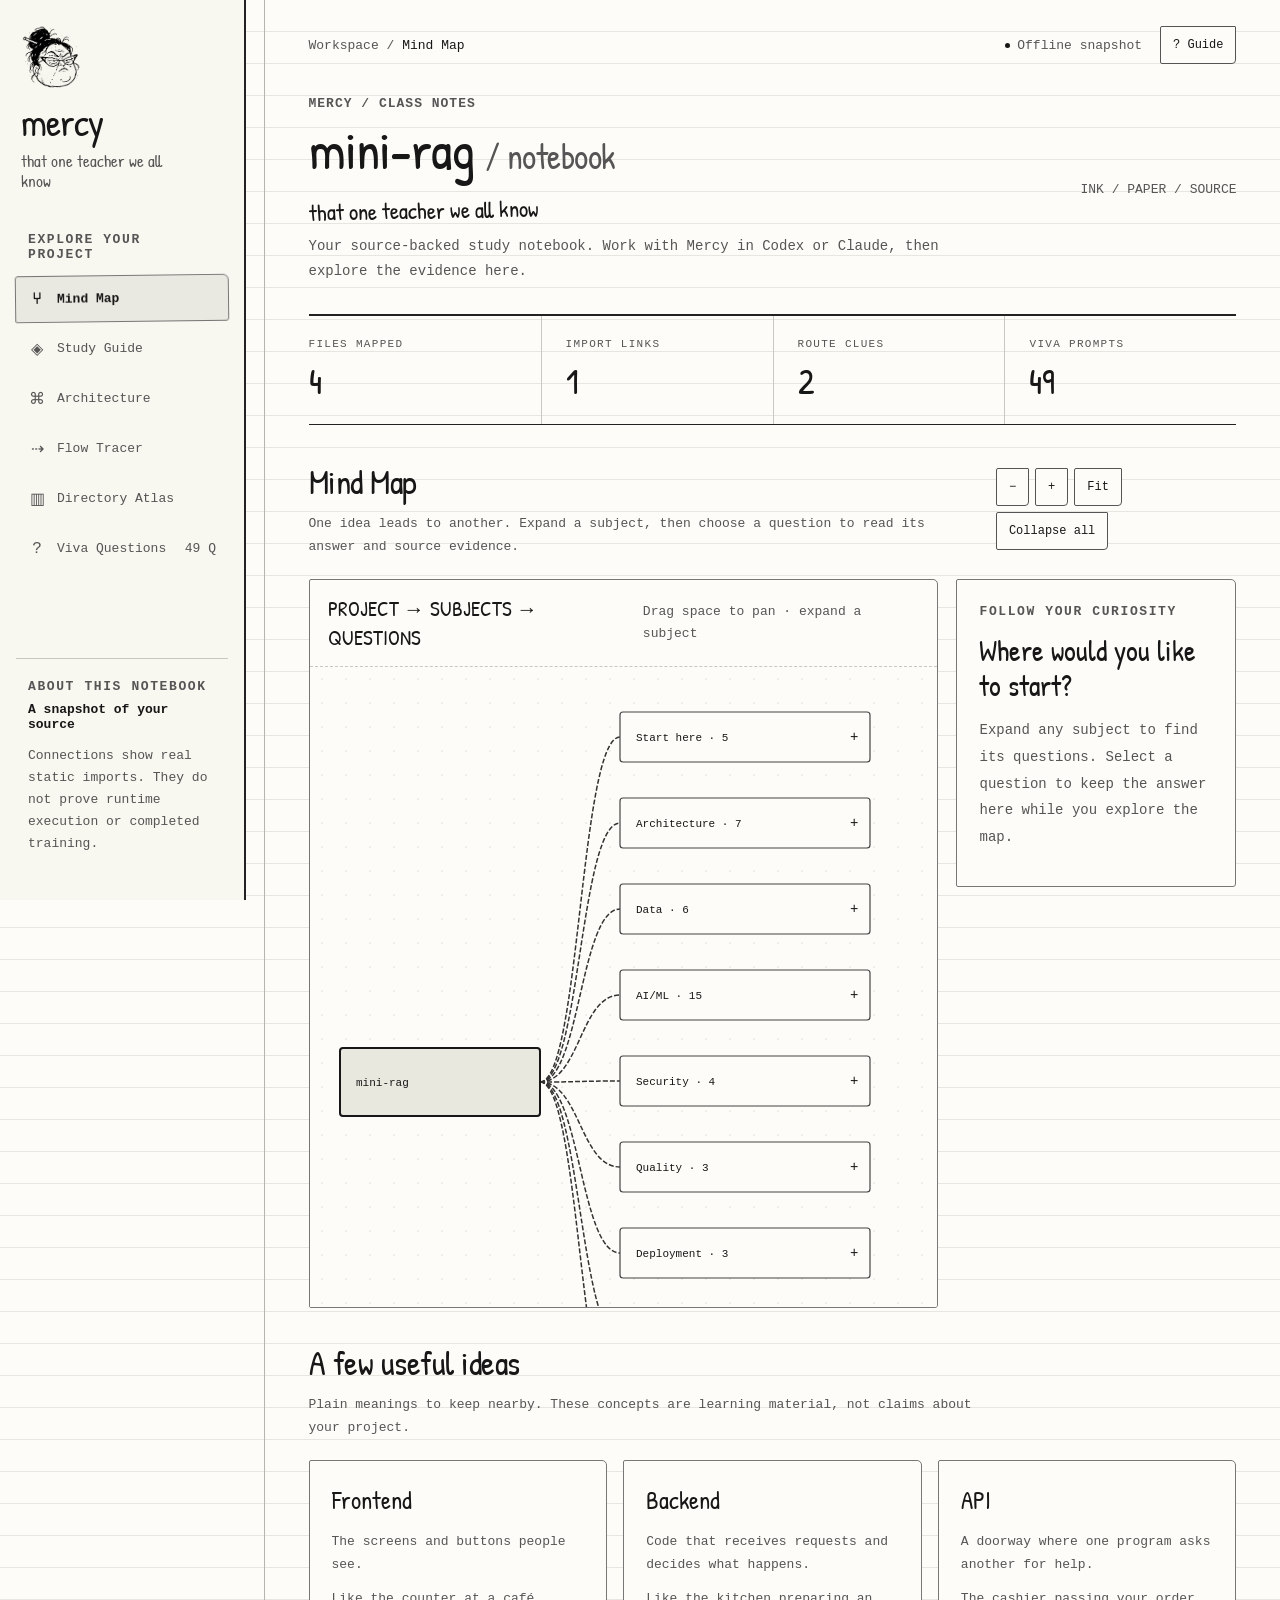
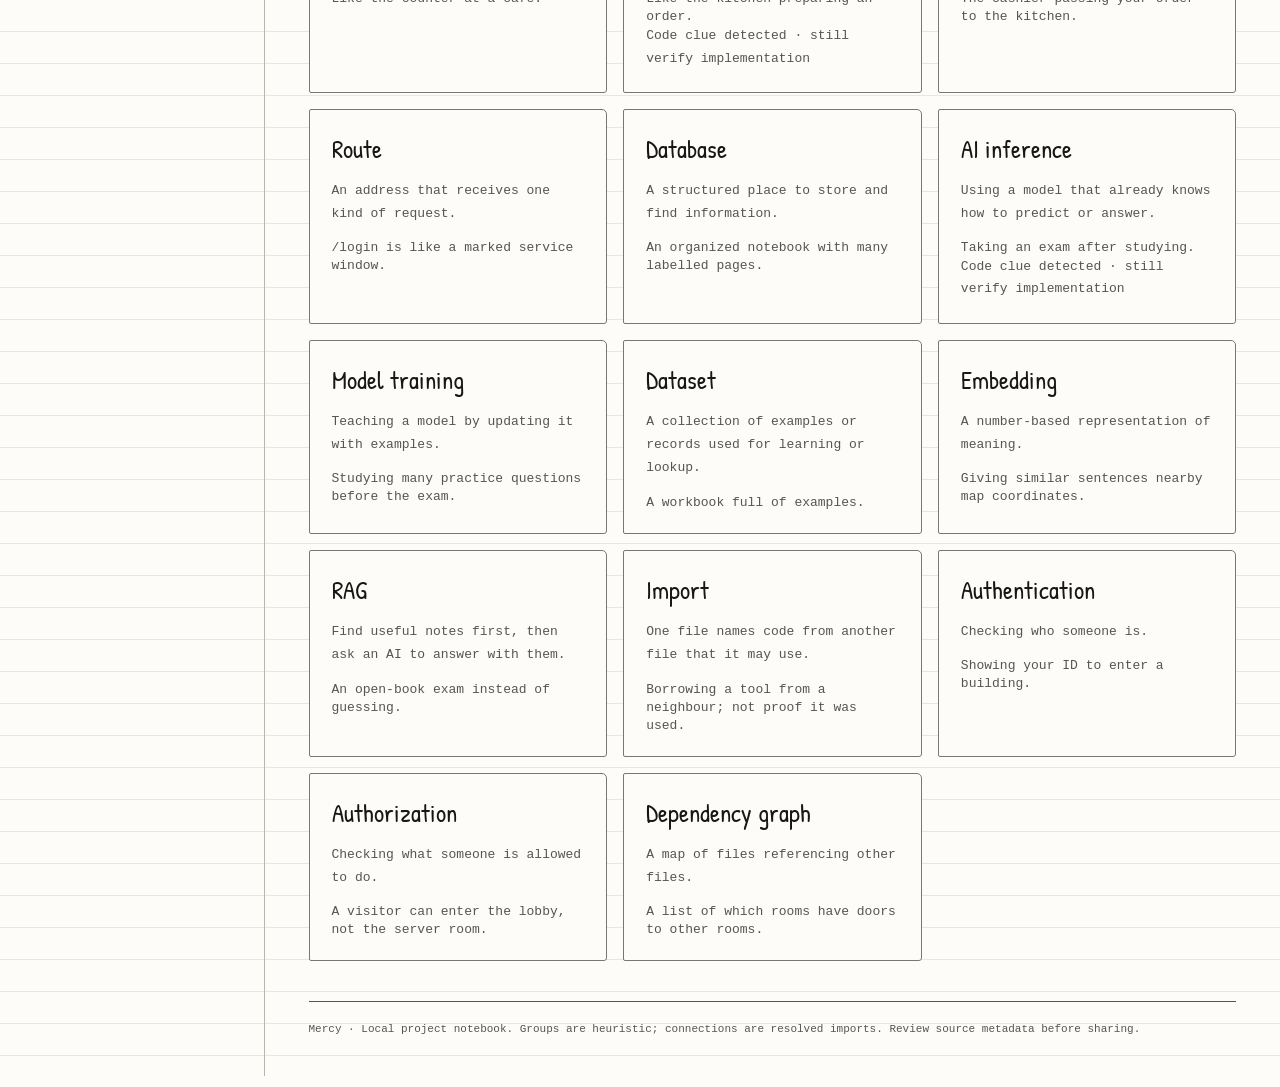
==== commit 7ddcbeea: "Run bare Mercy invocations immediately and improve notebook source data" ====
--- a/output-example/mercy-studio.html
+++ b/output-example/mercy-studio.html
@@ -51,7 +51,7 @@
   <main class="main" id="main-content" tabindex="-1">
     <div class="top"><div class="crumb">Workspace / <b id="crumb">Mind Map</b></div><div class="top-right"><span class="status-pill"><span class="dot-live"></span> Offline snapshot</span><button class="help-button" id="help" aria-label="How to use Mercy">? Guide</button></div></div>
     <div class="title-row"><div><span class="overline">MERCY / CLASS NOTES</span><h1><span id="project-name"></span> <span class="studio-label">/ notebook</span></h1><p class="report-tagline">that one teacher we all know</p><p class="subtitle">Your source-backed study notebook. Work with Mercy in Codex or Claude, then explore the evidence here.</p></div><span class="project-badge" id="theme-source"></span></div>
-    <div class="metric-grid"><div class="metric"><small>FILES MAPPED</small><strong id="count-files">—</strong></div><div class="metric"><small>IMPORT LINKS</small><strong id="count-links">—</strong></div><div class="metric"><small>API ROUTES</small><strong id="count-routes">—</strong></div><div class="metric"><small>VIVA PROMPTS</small><strong id="count-questions">—</strong></div></div>
+    <div class="metric-grid"><div class="metric"><small>FILES MAPPED</small><strong id="count-files">—</strong></div><div class="metric"><small>IMPORT LINKS</small><strong id="count-links">—</strong></div><div class="metric"><small>ROUTE CLUES</small><strong id="count-routes">—</strong></div><div class="metric"><small>VIVA PROMPTS</small><strong id="count-questions">—</strong></div></div>
 
     <section id="section-overview" class="section" aria-label="Study Guide">
       <div class="section-heading"><div><h2>Study Guide</h2><p>Your project at a glance. Use this guided path to understand the system rather than memorize attractive diagrams.</p></div></div>
@@ -66,7 +66,7 @@
 
     <section id="section-flow" class="section" aria-label="Flow Tracer">
       <div class="section-heading"><div><h2>Flow Tracer</h2><p>Select a real route or file. Mercy follows source imports and displays a dependency path, not a fabricated request-to-database pipeline.</p></div></div>
-      <div class="card"><div class="card-head"><strong>EXPLORE AN EVIDENCED REFERENCE TRAIL</strong><span class="badge">SOURCE REFERENCES ONLY</span></div><div class="card-body"><div class="form-row"><label for="flow-select" class="hint">Start from</label><select id="flow-select" class="flow-select"></select><button class="tiny" id="flow-next">↻ Next trail</button></div><div id="flow-canvas" class="flowchart"></div><div class="notice"><strong>Missing runtime proof:</strong> A real UI → API → service → database/model → response flow requires a verified user action or execution trace. This map shows declared routes and import references only.</div><div id="flow-sources" class="hint"></div><div id="flow-detail" class="notice" aria-live="polite">Click a step to inspect the exact file and its references.</div></div></div>
+      <div class="card"><div class="card-head"><strong>EXPLORE AN EVIDENCED REFERENCE TRAIL</strong><span class="badge">SOURCE REFERENCES ONLY</span></div><div class="card-body"><div class="form-row"><label for="flow-select" class="hint">Start from</label><select id="flow-select" class="flow-select"></select><button class="tiny" id="flow-next">↻ Next trail</button></div><div id="flow-canvas" class="flowchart"></div><div class="notice"><strong>Missing runtime proof:</strong> A real UI → API → service → database/model → response flow requires a verified user action or execution trace. This map shows declared routes and import references only. Django patterns are local to their URL file; include prefixes are not combined.</div><div id="flow-sources" class="hint"></div><div id="flow-detail" class="notice" aria-live="polite">Click a step to inspect the exact file and its references.</div></div></div>
     </section>
 
     <section id="section-tree" class="section" aria-label="Directory Atlas">
@@ -102,6 +102,7 @@
 const byPath=new Map(ATLAS.files.map(x=>[x.path,x]));
 const clamp=(x,min,max)=>Math.max(min,Math.min(max,x));
 let currentSection='keymap',lastFile=null;
+const routeName=r=>r.kind==='django-pattern'?'URL pattern '+JSON.stringify(r.path):r.path;
 function initHeader(){$('project-name').textContent=ATLAS.project;$('count-files').textContent=ATLAS.files.length;$('count-links').textContent=ATLAS.edges.length;$('count-routes').textContent=ATLAS.routes.length;$('count-questions').textContent=ATLAS.questions.length;$('nav-q-count').textContent=ATLAS.questions.length+' Q';$('theme-source').textContent='INK / PAPER / SOURCE';$('tree-count').textContent=ATLAS.files.length+' indexed';
   const tech=$('tech-list');if(!ATLAS.frameworks.length)escNode('span','hint','No framework signal confirmed',tech);for(const f of ATLAS.frameworks)escNode('span','badge',f,tech);
   const warnings=$('warnings');for(const w of ATLAS.warnings.slice(0,6))escNode('div','gap-item',w,warnings);if(!ATLAS.warnings.length)escNode('div','gap-item','No scanner warnings. Runtime tests were not performed.',warnings);
@@ -110,7 +111,7 @@
 function setupNavigation(){document.querySelectorAll('[data-section]').forEach(b=>b.addEventListener('click',()=>showSection(b.dataset.section)));document.querySelectorAll('[data-go]').forEach(b=>b.addEventListener('click',()=>showSection(b.dataset.go)));$('help').addEventListener('click',()=>{$('help-dialog').classList.add('open');$('close-help').focus()});$('close-help').addEventListener('click',()=>{$('help-dialog').classList.remove('open');$('help').focus()});$('help-dialog').addEventListener('click',e=>{if(e.target===$('help-dialog'))$('help-dialog').classList.remove('open')});document.addEventListener('keydown',e=>{if(e.key==='Tab'&&$('help-dialog').classList.contains('open')){e.preventDefault();$('close-help').focus();return}if(e.key==='Escape'){if($('help-dialog').classList.contains('open')){$('help-dialog').classList.remove('open');$('help').focus();return}showSection('keymap')}});}
 function fileDetails(path){const f=byPath.get(path);if(!f)return;lastFile=path;document.querySelectorAll('.graph-file').forEach(n=>n.classList.toggle('selected',n.dataset.path===path));for(const target of ['arch-detail','tree-detail','flow-detail']){const box=$(target);box.replaceChildren();escNode('div','selected-file',path,box);escNode('div','badge',f.role+' · '+(f.kind==='data-candidate'?'data candidate':f.language),box);const list=escNode('ul','detail-list',null,box);
   escNode('li',null,`Lines indexed: ${f.lines || 'not read'}`,list);
-  for(const route of f.routes.slice(0,5))escNode('li','mono',`Route ${route.path} @ line ${route.line}`,list);
+  for(const route of f.routes.slice(0,5))escNode('li','mono',`${routeName(route)} @ line ${route.line}`,list);
   for(const imp of ATLAS.edges.filter(e=>e.source===path).slice(0,8)){const li=escNode('li',null,null,list);const btn=escNode('button','evidence-button',`Imports ${imp.target} @ ${imp.line}`,li);btn.addEventListener('click',()=>fileDetails(imp.target))}
   if(f.kind==='data-candidate')escNode('li',null,'File looks like data; its use as a training dataset is NOT confirmed.',list);
   if(!f.routes.length&&!ATLAS.edges.some(e=>e.source===path))escNode('li',null,'No resolved outgoing imports or routes detected.',list);
@@ -132,12 +133,12 @@
 function setupArchEvents(){const svg=$('arch-svg');svg.onpointerdown=e=>{ARCH.drag={x:e.clientX,y:e.clientY,startX:e.clientX,startY:e.clientY,path:e.target.closest('.graph-file')?.dataset.path};ARCH.moved=false;svg.setPointerCapture(e.pointerId)};svg.onpointermove=e=>{if(!ARCH.drag)return;const rect=svg.getBoundingClientRect(),dx=(e.clientX-ARCH.drag.x)*1000/rect.width,dy=(e.clientY-ARCH.drag.y)*640/rect.height;if(Math.abs(e.clientX-ARCH.drag.startX)+Math.abs(e.clientY-ARCH.drag.startY)>5)ARCH.moved=true;ARCH.tx+=dx;ARCH.ty+=dy;ARCH.drag.x=e.clientX;ARCH.drag.y=e.clientY;applyArchTransform()};svg.onpointerup=()=>{const path=ARCH.drag?.path;ARCH.drag=null;if(path&&!ARCH.moved)fileDetails(path)};svg.onpointercancel=()=>ARCH.drag=null;svg.onwheel=e=>{e.preventDefault();ARCH.scale=clamp(ARCH.scale*(e.deltaY<0?1.12:.89),.35,3.2);applyArchTransform()}}
 function setupArchButtons(){$('arch-in').onclick=()=>{ARCH.scale=clamp(ARCH.scale*1.18,.35,3.2);applyArchTransform()};$('arch-out').onclick=()=>{ARCH.scale=clamp(ARCH.scale*.85,.35,3.2);applyArchTransform()};$('arch-reset').onclick=()=>{ARCH.scale=1;ARCH.tx=20;ARCH.ty=8;applyArchTransform()}}
 /* Only static dependency paths. Runtime sequence is explicitly unknown. */
-const trailInputs=()=>{const list=ATLAS.routes.map(r=>({label:`Route ${r.path} (${r.file}:${r.line})`,file:r.file,route:r}));const routePaths=new Set(list.map(x=>x.file));for(const f of ATLAS.files){if(!routePaths.has(f.path)&&f.kind==='file')list.push({label:'File '+f.path,file:f.path})}return list};
+const trailInputs=()=>{const list=ATLAS.routes.map(r=>({label:`${routeName(r)} (${r.file}:${r.line})`,file:r.file,route:r}));const routePaths=new Set(list.map(x=>x.file));for(const f of ATLAS.files){if(!routePaths.has(f.path)&&f.kind==='file')list.push({label:'File '+f.path,file:f.path})}return list};
 const trails=trailInputs();let flowIndex=0;
 function setupFlow(){const select=$('flow-select');trails.forEach((x,i)=>{const o=escNode('option',null,x.label,select);o.value=String(i)});select.onchange=()=>{flowIndex=Number(select.value);drawFlow()};$('flow-next').onclick=()=>{if(!trails.length)return;flowIndex=(flowIndex+1)%trails.length;select.value=flowIndex;drawFlow()};drawFlow()}
 function drawFlow(){const parent=$('flow-canvas'),source=$('flow-sources');parent.replaceChildren();source.replaceChildren();if(!trails.length){escNode('div','empty','No scanned files or routes to trace.',parent);return}const start=trails[flowIndex],seen=new Set(),path=[],usedEdges=[];let cur=start.file;
   while(cur&&!seen.has(cur)&&path.length<7){seen.add(cur);path.push(cur);const next=ATLAS.edges.find(e=>e.source===cur&&!seen.has(e.target));if(next){usedEdges.push(next);cur=next.target}else break}
-  if(start.route){const el=escNode('div','flow-node',null,parent);escNode('strong',null,`DECLARED ROUTE ${start.route.path}`,el);escNode('small',null,`${start.file}:${start.route.line}`,el);escNode('span','flow-arrow','→',parent)}
+  if(start.route){const el=escNode('div','flow-node',null,parent);escNode('strong',null,`DECLARED ${routeName(start.route)}`,el);escNode('small',null,`${start.file}:${start.route.line}`,el);escNode('span','flow-arrow','→',parent)}
   path.forEach((p,i)=>{const f=byPath.get(p);const e=escNode('button','flow-node',null,parent);escNode('strong',null,pathFile(p),e);escNode('small',null,p,e);escNode('small',null,`Likely ${f?.role||'module'}`,e);e.onclick=()=>fileDetails(p);if(i<path.length-1)escNode('span','flow-arrow','→',parent)});
   if(path.length===1)escNode('p','hint','No resolvable local import trail starts here.',parent);
   const evidence=usedEdges.map(e=>e.source+':'+e.line+' imports '+e.target);source.textContent=evidence.length?'Verified import locations: '+evidence.join('  ·  '):'No resolved module edges on this trail.';
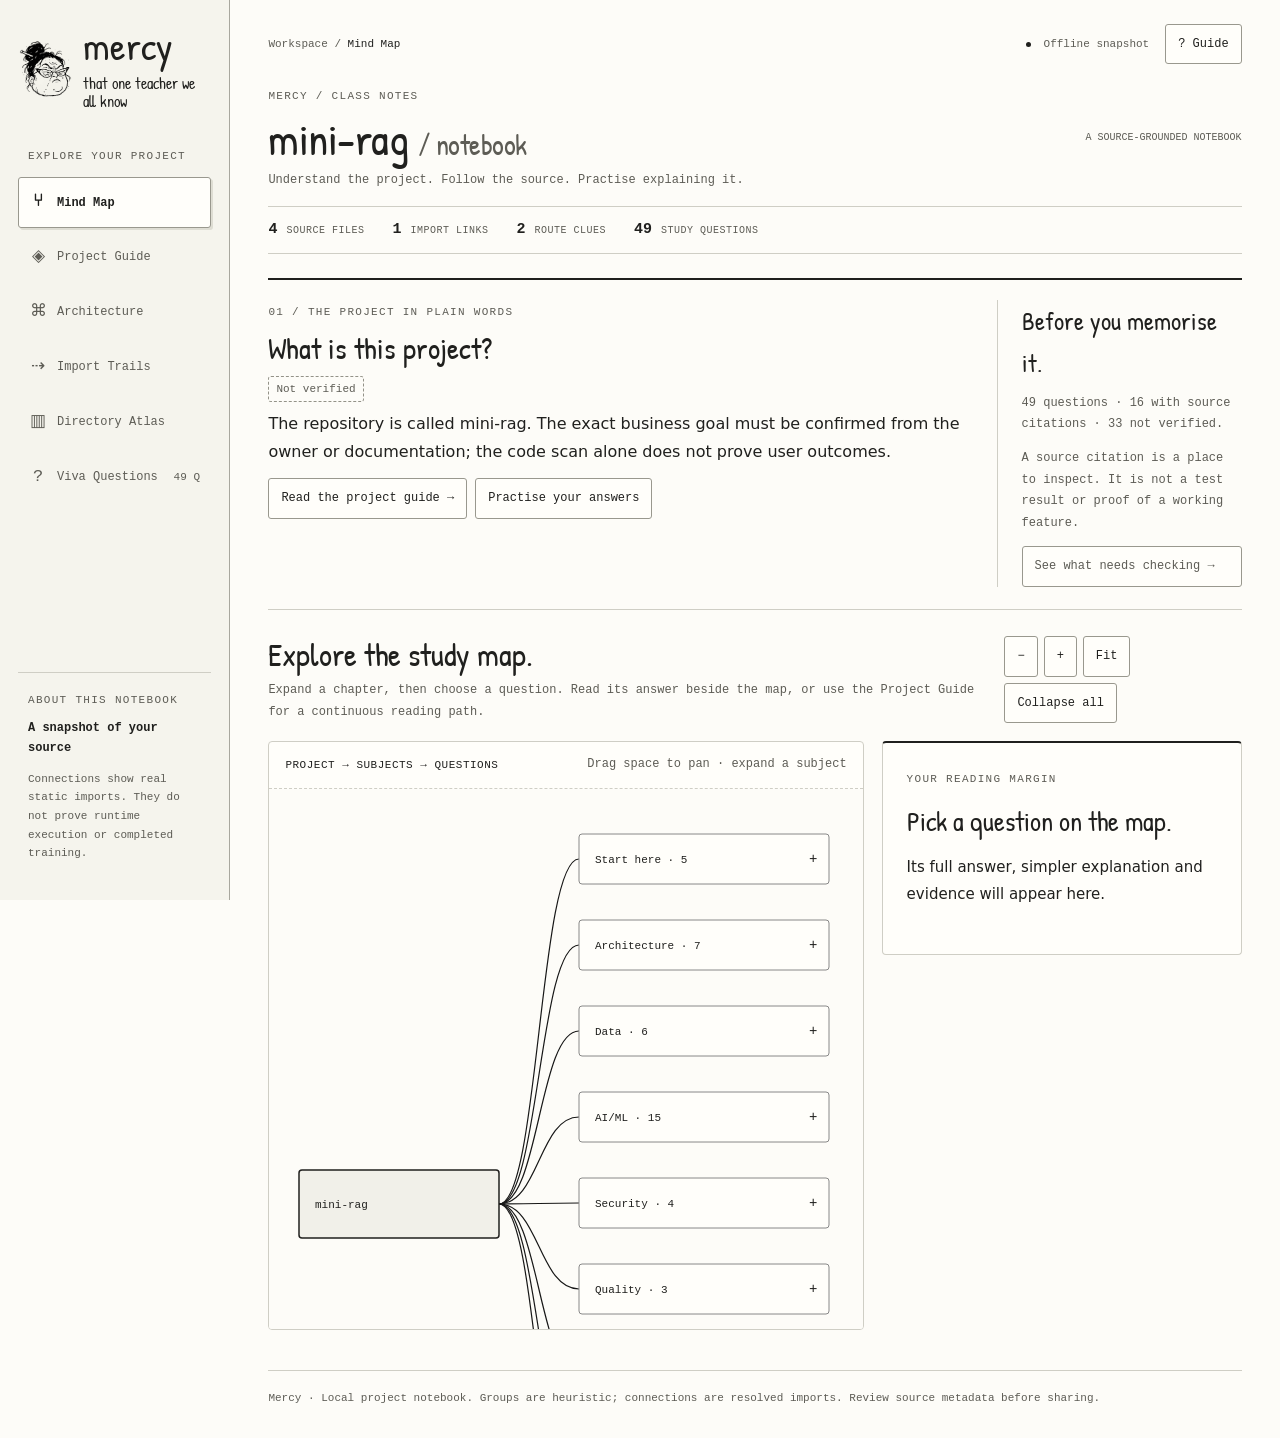
==== commit ec53b68d: "Improve guided source review and notebook readability Add one-question-at-a-time host review with bo" ====
--- a/output-example/mercy-studio.html
+++ b/output-example/mercy-studio.html
@@ -9,39 +9,40 @@
 @font-face{font-family:Notebook;src:url([data-uri]) format("truetype");font-display:swap}
 
 
-:root{--bg:#fdfcf8;--panel:#fdfcf8;--panel2:#f1f0e9;--line:#c8c8c0;--text:#171717;--muted:#555555;--accent:#171717;--brand:#171717;--brand2:#171717;--radius:2px;font-family:ui-monospace,SFMono-Regular,Consolas,monospace;color-scheme:light}
-*{box-sizing:border-box}body{margin:0;background:var(--bg);color:var(--text);min-width:320px}button,input,select{font:inherit}button{cursor:pointer}button,a,input,select,summary{ -webkit-tap-highlight-color:transparent}button:focus-visible,input:focus-visible,select:focus-visible,summary:focus-visible,[tabindex]:focus-visible{outline:2px solid var(--accent);outline-offset:4px}a{color:var(--accent)}button{transition:background .18s,color .18s,border-color .18s}button:disabled{opacity:.45;cursor:default}[hidden]{display:none!important}
-.shell{display:grid;grid-template-columns:218px minmax(0,1fr);min-height:100vh}.sidebar{background:#f7f6ef;border-right:1px solid var(--line);padding:32px 16px;position:sticky;top:0;height:100vh;overflow:auto;display:flex;flex-direction:column;gap:42px}.brand{display:flex;align-items:center;gap:10px;padding:0 12px}.brandmark{font-family:Notebook,cursive;font-style:italic;font-size:30px;color:var(--accent)}.brand strong{font-size:21px;font-weight:600;letter-spacing:-.8px}.brand small{display:block;font-size:13px;color:var(--muted);margin-top:3px}.sidebar-caption,.overline{font-size:13px;letter-spacing:1.6px;text-transform:uppercase;color:var(--muted);font-weight:600}.sidebar-caption{padding:0 12px;margin-bottom:14px}.navbuttons{display:grid;gap:5px}.nav-button{width:100%;border:0;background:transparent;color:var(--muted);border-radius:6px;text-align:left;padding:12px;display:flex;align-items:center;gap:11px;font-size:13px}.nav-button.active{color:var(--accent);background:#e5e4dc;font-weight:650}.nav-button:hover{background:#eeede5;color:var(--text)}.nav-symbol{width:18px;text-align:center;font-size:16px}.count{margin-left:auto;font-size:13px;font-weight:400}.sidebar-bottom{margin-top:auto;padding:20px 12px 0;border-top:1px solid var(--line)}.sidebar-bottom strong{display:block;font-size:13px;font-weight:550;margin-top:8px}.sidebar-bottom p{font-size:13px;color:var(--muted);line-height:1.7}
-.main{min-width:0;padding:26px clamp(22px,3.4vw,60px) 36px;width:100%;max-width:1800px;margin:auto}.top{display:flex;justify-content:space-between;align-items:center;gap:12px;margin-bottom:40px}.crumb{font-size:13px;color:var(--muted)}.crumb b{color:var(--text);font-weight:500}.top-right{display:flex;align-items:center;gap:18px}.status-pill{font-size:13px;display:flex;align-items:center;gap:7px;color:var(--muted)}.dot-live{width:5px;height:5px;border-radius:50%;background:var(--accent)}.help-button,.ghost,.tiny{border:1px solid var(--line);background:var(--panel);color:var(--text);border-radius:6px;padding:9px 12px;font-size:13px;min-height:34px}.help-button:hover,.ghost:hover,.tiny:hover{background:var(--panel2);border-color:#171717}.title-row{display:flex;justify-content:space-between;align-items:center;gap:24px;margin-bottom:30px}.title-row h1{font-family:Notebook,"Comic Sans MS",cursive;font-size:clamp(30px,3.1vw,46px);font-weight:400;letter-spacing:-1.4px;margin:10px 0 12px;overflow-wrap:anywhere}.title-row h1 span{color:var(--text)}.studio-label{color:var(--muted)!important;font-size:.58em;letter-spacing:-.5px}.subtitle{color:var(--muted);font-size:13px;line-height:1.8;max-width:660px;margin:0}.project-badge{font-size:13px;color:var(--muted);white-space:nowrap;padding:8px 0}.metric-grid{display:grid;grid-template-columns:repeat(4,1fr);margin-bottom:34px;border-top:1px solid var(--line);border-bottom:1px solid var(--line)}.metric{padding:18px 0 19px 24px;border-left:1px solid var(--line)}.metric:first-child{padding-left:0;border-left:0}.metric small{font-size:13px;letter-spacing:1.3px;color:var(--muted);font-weight:500}.metric strong{display:block;font-weight:450;font-size:26px;margin-top:6px;font-variant-numeric:tabular-nums}
-.section{display:none}.section.active{display:block;animation:arrive .28s ease-out}@keyframes arrive{from{opacity:0;transform:translateY(5px)}to{opacity:1;transform:none}}.section-heading{display:flex;align-items:center;justify-content:space-between;gap:18px;margin-bottom:20px}.section-heading h2{font-size:19px;font-weight:550;letter-spacing:-.5px;margin:0 0 7px}.section-heading p{font-size:13px;line-height:1.7;color:var(--muted);max-width:680px;margin:0}.split{display:grid;grid-template-columns:minmax(0,1fr) 245px;gap:20px}.card{background:var(--panel);border:1px solid var(--line);border-radius:var(--radius);overflow:hidden}.card-head{padding:14px 18px;display:flex;justify-content:space-between;align-items:center;gap:12px;border-bottom:1px solid var(--line)}.card-head strong{font-size:13px;font-weight:550;letter-spacing:.5px}.badge{font-size:13px;color:var(--muted);border:1px solid var(--line);border-radius:4px;padding:5px 7px;background:var(--panel2)}.canvas-tools{display:flex;gap:6px;flex-wrap:wrap}.hint{font-size:13px;color:var(--muted);line-height:1.7}.info-stack{display:grid;gap:16px;align-content:start}.info-card{padding:19px}.info-card h3{font-size:13px;font-weight:550;margin:0 0 10px}.info-card p{font-size:13px;line-height:1.8;color:var(--muted)}.info-card ul{font-size:13px;line-height:1.8;padding-left:16px}.evidence-panel{max-height:360px;overflow:auto}.selected-file{font-size:13px;word-break:break-word;font-weight:600;margin:8px 0 12px}.detail-list{list-style:none;padding:0!important;margin:10px 0}.detail-list li{padding:9px 0;border-bottom:1px solid var(--line);overflow-wrap:anywhere;font-size:13px}.mono,code{font-family:ui-monospace,Consolas,monospace;font-size:13px;color:var(--muted)}.notice{font-size:13px;color:var(--muted);line-height:1.8;padding:14px 16px;background:var(--panel2);border:1px solid var(--line);border-radius:6px;margin:14px 0}.notice strong{color:var(--text)}.warning{background:#eeede5;color:#171717;border-color:#777777}
-.graph-space{height:560px;background:#fdfcf8;overflow:hidden}.graph-space svg{width:100%;height:100%;touch-action:none;cursor:grab}.graph-label{fill:var(--text);font-size:13px;font-weight:550}.graph-sub{fill:var(--muted);font-size:13px}.graph-file{cursor:pointer}.graph-file rect{fill:var(--panel);stroke:#777777;stroke-width:1}.graph-file:hover rect,.graph-file:focus-visible rect,.graph-file.selected rect{stroke:var(--accent);stroke-width:2}.graph-edge{fill:none;stroke:#333333;stroke-width:1.3;opacity:.65}.graph-legend{display:flex;gap:16px;flex-wrap:wrap;padding:13px 18px;border-top:1px solid var(--line)}.legend-item{font-size:13px;color:var(--muted)}.legend-item span{display:inline-block;width:6px;height:6px;border-radius:50%;margin-right:6px}.two-panel{display:grid;grid-template-columns:1fr 1fr;gap:18px}.card-body{padding:22px}.card-body h3{font-size:13px;font-weight:550;margin:0 0 15px}.flowchart{display:flex;align-items:stretch;gap:12px;overflow:auto;padding:24px 0;min-height:220px}.flow-node{min-width:166px;max-width:220px;text-align:left;background:var(--panel);border:1px solid var(--line);border-top:2px solid #839b7c;border-radius:6px;padding:18px;display:flex;flex-direction:column;justify-content:center;gap:12px;overflow-wrap:anywhere;color:var(--text)}.flow-node:hover{background:var(--panel2)}.flow-node strong{font-size:13px;font-weight:550}.flow-node small{font-size:13px;color:var(--muted)}.flow-arrow{align-self:center;color:var(--muted)}.form-row{display:flex;align-items:center;gap:12px;flex-wrap:wrap}select,input[type=search]{padding:12px;border:1px solid var(--line);border-radius:6px;background:var(--panel);color:var(--text);min-width:0;font-size:13px}select{max-width:100%}.flow-select{width:100%;max-width:520px}.tree-layout{display:grid;grid-template-columns:280px minmax(0,1fr);gap:18px}.tree-panel{padding:16px 12px;max-height:600px;overflow:auto}.tree-panel details{padding:4px 0 4px 12px}.tree-panel summary{cursor:pointer;font-size:13px;padding:6px 0}.tree-file{width:100%;display:block;border:0;background:transparent;color:var(--muted);font-family:ui-monospace,monospace;font-size:13px;text-align:left;padding:9px;border-radius:4px;overflow-wrap:anywhere}.tree-file:hover{color:var(--text);background:var(--panel2)}.treemap{display:flex;flex-wrap:wrap;align-content:stretch;gap:8px;min-height:420px;padding:16px}.treemap-tile{position:relative;text-align:left;min-height:85px;flex-grow:var(--weight);flex-basis:var(--basis);border:1px solid var(--line);border-radius:6px;background:var(--panel2);color:var(--text);padding:16px;overflow:hidden}.treemap-tile:hover{background:#eae9e1;border-color:#171717}.treemap-tile strong{display:block;font-size:13px;font-weight:500;overflow-wrap:anywhere}.treemap-tile small{display:block;font-size:13px;color:var(--muted);margin-top:10px}.treemap-bar{height:2px;background:var(--tile);position:absolute;bottom:0;left:0;right:0}
-.searchbar{display:flex;gap:12px;flex-wrap:wrap;margin-bottom:18px}.searchbar input{flex:1;min-width:180px}.filters{display:flex;gap:6px;flex-wrap:wrap;margin-bottom:20px}.filter{border:1px solid var(--line);background:var(--panel);border-radius:5px;padding:9px 12px;color:var(--muted);font-size:13px}.filter.active{background:var(--accent);border-color:var(--accent);color:white}.question-grid{display:grid;grid-template-columns:repeat(2,minmax(0,1fr));gap:18px}.question-card{padding:24px}.q-top{display:flex;justify-content:space-between;align-items:center;gap:12px}.q-category{font-size:13px;color:var(--accent);letter-spacing:.7px;font-weight:600}.question-card h3{font-size:16px;line-height:1.6;letter-spacing:-.3px;font-weight:550;margin:16px 0}.answer{border-top:1px solid var(--line);margin-top:15px;padding-top:18px}.answer b{display:block;font-size:13px;font-weight:600;color:var(--muted);margin-bottom:8px}.answer p{font-size:13px;line-height:1.9;margin:0 0 18px;white-space:pre-line}.evidence-button{border:0;background:transparent;color:var(--accent);font-size:13px;text-align:left;padding:6px 0;margin-right:10px;overflow-wrap:anywhere}.evidence-button:hover{text-decoration:underline}.status-verified{color:#171717;font-size:13px}.status-uncertain{color:#555555;font-size:13px}.q-bottom{display:flex;justify-content:space-between;align-items:center;gap:12px;flex-wrap:wrap}.empty{padding:40px;color:var(--muted);font-size:13px;text-align:center}
-.mind-layout{display:grid;grid-template-columns:minmax(0,1fr) 280px;gap:18px}.mind-viewport{overflow:auto;max-height:640px;min-height:480px;background:#fdfcf8;scrollbar-width:thin}.knowledge-map{display:block;max-width:none;font-family:inherit}.mind-viewport{cursor:grab}.mind-viewport:active{cursor:grabbing}.mind-node{cursor:pointer;outline:none}.mind-node rect{transition:fill .18s,stroke .18s;fill:#fff;stroke:#777777;stroke-width:1}.mind-node:hover rect,.mind-node:focus-visible rect{stroke:var(--accent);stroke-width:2}.mind-node.selected rect{fill:#eae9e1;stroke:#171717}.mind-node text{fill:var(--text);pointer-events:none}.mind-node.root rect{fill:#e5e4dc;stroke:#171717}.mind-link{fill:none;stroke-width:1.5}.mind-reveal{animation:arrive .3s ease-out}.mind-answer{padding:22px;align-self:start;max-height:700px;overflow:auto}.mind-answer h3{font-size:16px;font-weight:550;line-height:1.6;margin:14px 0}.mind-answer p{font-size:13px;line-height:1.9;color:var(--muted);white-space:pre-line}.mind-answer .overline{font-size:13px}.concept-list{display:grid;grid-template-columns:repeat(3,minmax(0,1fr));gap:16px}.concept-card{padding:22px}.concept-card strong{font-size:13px;font-weight:600}.concept-card p{font-size:13px;line-height:1.8;color:var(--muted)}.concept-card small{font-size:13px;color:var(--muted)}.guide-steps{display:grid;grid-template-columns:repeat(3,1fr);gap:18px}.guide-card{padding:24px}.guide-card .index{font-size:13px;color:var(--accent)}.guide-card h3{font-size:16px;font-weight:500;margin:20px 0 12px}.guide-card p{font-size:13px;line-height:1.8;color:var(--muted)}.gap-list{display:grid;gap:10px}.gap-item{padding:14px;background:var(--panel2);border-radius:5px;font-size:13px;color:var(--muted);line-height:1.8}.footer{border-top:1px solid var(--line);padding-top:18px;font-size:13px;color:var(--muted);line-height:1.8;margin-top:40px}.overlay{display:none;position:fixed;inset:0;background:#11111166;z-index:8;align-items:center;justify-content:center;padding:20px}.overlay.open{display:flex}.modal{background:var(--panel);border:1px solid var(--line);border-radius:12px;max-width:520px;width:100%;max-height:90vh;overflow:auto;padding:28px}.modal h2{font-size:20px;font-weight:500;margin:0}.modal p,.modal li{font-size:13px;line-height:1.9;color:var(--muted)}.modal ul{padding-left:20px}.skip-link{position:absolute;left:230px;top:-100px;z-index:9;padding:12px;background:var(--panel);color:var(--accent)}.skip-link:focus{top:10px}
-
-@media(max-width:1150px){.shell{grid-template-columns:190px minmax(0,1fr)}.main{padding:24px}.split{grid-template-columns:minmax(0,1fr)}.info-stack{grid-template-columns:1fr 1fr}.mind-layout{grid-template-columns:minmax(0,1fr)}.mind-answer{max-height:none}.tree-layout{grid-template-columns:220px minmax(0,1fr)}.concept-list{grid-template-columns:repeat(2,minmax(0,1fr))}.project-badge{display:none}}
-@media(max-width:760px){.shell{display:block}.sidebar{position:relative;height:auto;padding:18px 16px 8px;gap:20px;border-right:0;border-bottom:1px solid var(--line)}.brand{padding:0 4px}.brand small{display:none}.brandmark{font-size:2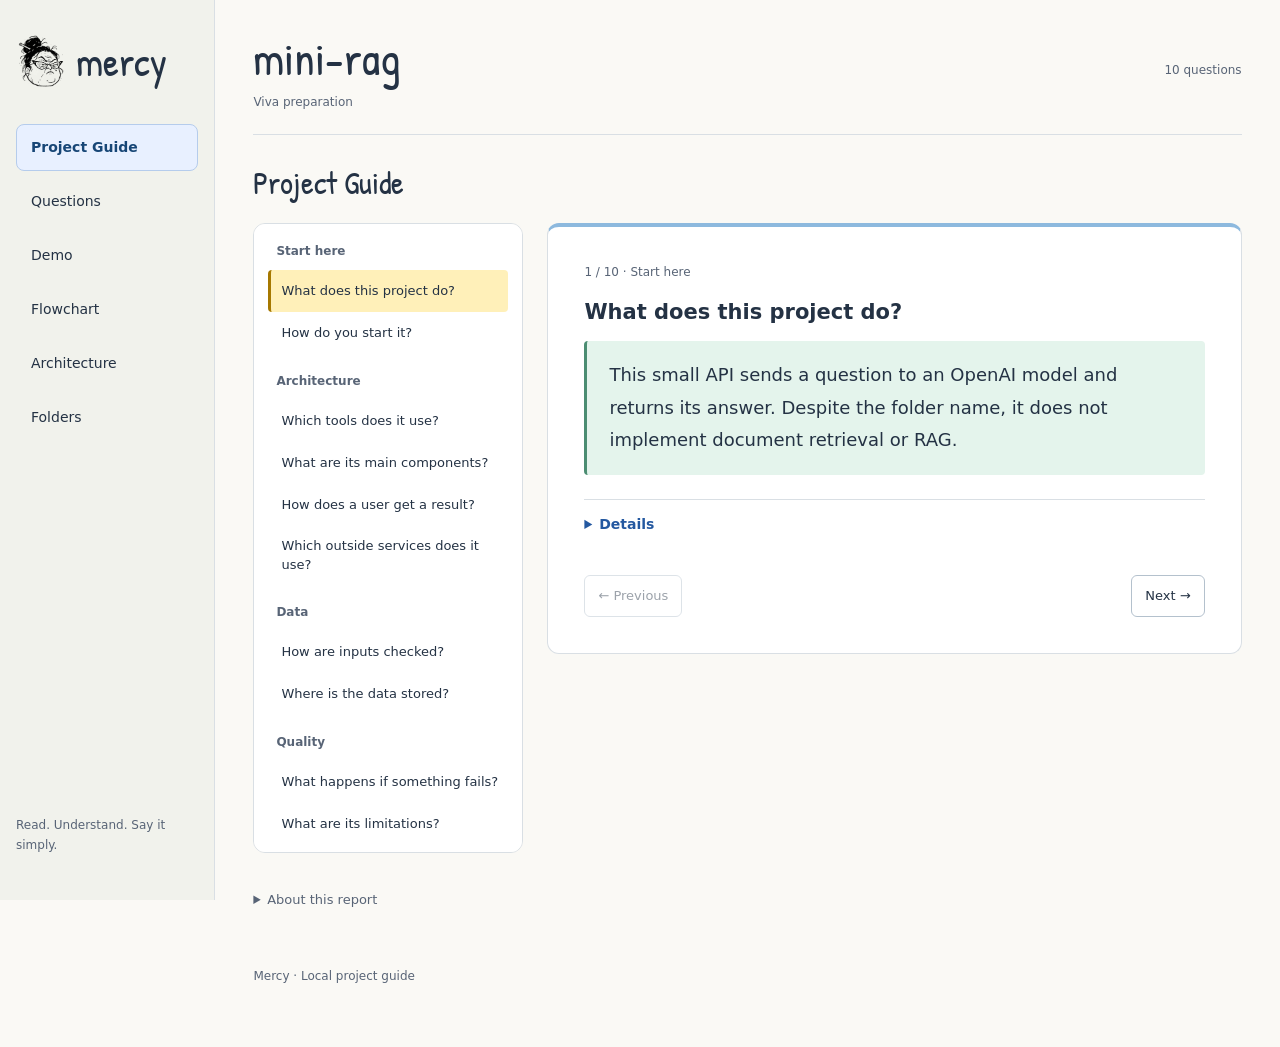
==== commit c7707003: "Redesign viva guide with concise answers and source-traced study aids" ====
--- a/output-example/mercy-studio.html
+++ b/output-example/mercy-studio.html
@@ -4,207 +4,77 @@
 <meta charset="utf-8">
 <meta name="viewport" content="width=device-width, initial-scale=1">
 <meta name="color-scheme" content="light">
-<title>Mercy | Project notebook</title>
+<title>Mercy | Project guide</title>
 <style>
 @font-face{font-family:Notebook;src:url([data-uri]) format("truetype");font-display:swap}
-
-
-/* Ink notebook: quiet paper, a clear reading column, diagrams when useful. */
-:root{--bg:#fdfcf8;--panel:#fffefa;--panel2:#f1f0e9;--line:#cfcec5;--text:#20201e;--muted:#5d5c55;--accent:#20201e;--radius:4px;font-family:ui-monospace,SFMono-Regular,Consolas,monospace;color-scheme:light}
-*{box-sizing:border-box}body{margin:0;background:var(--bg);color:var(--text);min-width:320px;font-size:14px;line-height:1.7}button,input,select{font:inherit;color:inherit}button{cursor:pointer}a{color:inherit}button:focus-visible,a:focus-visible,input:focus-visible,select:focus-visible,summary:focus-visible,[tabindex]:focus-visible{outline:2px solid var(--accent);outline-offset:4px}button:disabled{opacity:.45;cursor:default}[hidden]{display:none!important}button{transition:background .15s,color .15s}button,input,select{max-width:100%}p{overflow-wrap:anywhere}h1,h2,h3{line-height:1.2}h2,h3{font-family:Notebook,cursive;font-weight:400}
-.shell{display:grid;grid-template-columns:230px minmax(0,1fr);min-height:100vh}.sidebar{position:sticky;top:0;height:100vh;overflow:auto;display:flex;flex-direction:column;gap:36px;padding:26px 18px;background:#f5f4ed;border-right:1px solid #a8a79e}.brand{display:flex;align-items:center;gap:8px}.brandface{width:57px;height:70px;object-fit:contain;mix-blend-mode:multiply;transform:rotate(-4deg)}.brandmark{display:none}.brand strong{font-family:Notebook,cursive;font-size:39px;font-weight:400;line-height:1}.brand small{display:block;font-family:Notebook,cursive;font-size:16px;line-height:1.15;margin-top:5px}.sidebar-caption,.overline{font-size:11px;text-transform:uppercase;letter-spacing:1.3px;color:var(--muted)}.sidebar-caption{margin:0 10px 12px}.navbuttons{display:grid;gap:4px}.nav-button{display:flex;align-items:center;gap:10px;min-height:44px;width:100%;padding:10px;border:1px solid transparent;background:transparent;text-align:left;font-size:12px;color:var(--muted);border-radius:3px}.nav-button.active{background:var(--panel);border-color:#99988e;color:var(--text);font-weight:600;box-shadow:2px 2px 0 #deddd3}.nav-button:hover{background:#e9e8df}.nav-symbol{width:18px;font-size:17px;text-align:center}.count{margin-left:auto;font-size:11px}.sidebar-bottom{margin-top:auto;border-top:1px solid var(--line);padding:18px 10px 0}.sidebar-bottom strong{display:block;font-size:12px;margin:8px 0}.sidebar-bottom p{font-size:11px;color:var(--muted)}
-.main{min-width:0;padding:24px clamp(20px,3vw,52px) 30px;max-width:1600px;width:100%;margin:0 auto}.top{display:flex;align-items:center;justify-content:space-between;gap:14px;margin-bottom:20px}.crumb{font-size:11px;color:var(--muted)}.crumb b{color:var(--text);font-weight:500}.top-right{display:flex;gap:16px;align-items:center}.status-pill{font-size:11px;color:var(--muted)}.dot-live{display:inline-block;width:5px;height:5px;background:var(--text);border-radius:50%;margin-right:6px}.help-button,.ghost,.tiny{border:1px solid #99988e;background:var(--panel);border-radius:3px;padding:9px 12px;font-size:12px;min-height:40px}.help-button:hover,.ghost:hover,.tiny:hover{background:var(--text);color:var(--bg)}.title-row{display:flex;justify-content:space-between;gap:24px;align-items:center;margin-bottom:16px}.title-row h1{font-family:Notebook,cursive;font-weight:400;font-size:clamp(32px,3.5vw,46px);letter-spacing:-.5px;margin:4px 0;overflow-wrap:anywhere}.studio-label{font-size:.65em;color:var(--muted)}.subtitle{font-size:12px;color:var(--muted);max-width:720px;margin:0}.project-badge{font-size:10px;color:var(--muted);white-space:nowrap}.metric-grid{display:flex;flex-wrap:wrap;gap:8px 28px;padding:10px 0;margin-bottom:24px;border-top:1px solid var(--line);border-bottom:1px solid var(--line)}.metric{display:flex;align-items:baseline;gap:9px}.metric small{font-size:10px;letter-spacing:.5px;color:var(--muted)}.metric strong{order:-1;font-size:15px;font-weight:600;font-variant-numeric:tabular-nums}
-.section{display:none}.section.active{display:block;animation:arrive .2s ease-out}@keyframes arrive{from{opacity:0;transform:translateY(3px)}to{opacity:1;transform:none}}.section-heading{display:flex;justify-content:space-between;gap:18px;align-items:center;margin-bottom:18px}.section-heading h2{font-size:32px;margin:0 0 6px}.section-heading p{font-size:12px;line-height:1.8;color:var(--muted);max-width:740px;margin:0}.card{background:var(--panel);border:1px solid var(--line);border-radius:var(--radius);min-width:0;overflow:hidden}.card-head{padding:12px 16px;display:flex;justify-content:space-between;align-items:center;gap:12px;flex-wrap:wrap;border-bottom:1px dashed var(--line)}.card-head strong{font-size:11px;font-weight:500;letter-spacing:.5px}.card-body{padding:24px}.card-body h3,.info-card h3{font-size:25px;margin:0 0 12px}.badge{display:inline-block;font-size:10px;color:var(--muted);padding:4px 7px;border:1px solid var(--line);border-radius:3px;background:var(--panel2)}.hint{font-size:12px;color:var(--muted);line-height:1.8}.notice{font-size:12px;color:var(--muted);padding:14px 16px;margin:16px 0;background:var(--panel2);border-left:2px solid #85847b;line-height:1.8}.notice strong{color:var(--text)}.empty{padding:28px;color:var(--muted);font-size:13px}.two-panel{display:grid;grid-template-columns:1fr 1fr;gap:18px}.form-row{display:flex;flex-wrap:wrap;gap:12px;align-items:center}.canvas-tools{display:flex;flex-wrap:wrap;gap:6px}.mono,code{font-family:ui-monospace,Consolas,monospace;font-size:12px;overflow-wrap:anywhere}
-/* The first screen answers why this notebook matters before asking for a click. */
-.project-brief{display:grid;grid-template-columns:minmax(0,1fr) 245px;gap:28px;border-top:2px solid var(--text);border-bottom:1px solid var(--line);padding:20px 0 22px;margin-bottom:26px}.project-brief h2{font-size:30px;margin:6px 0 10px}.project-brief p{font-family:system-ui,sans-serif;font-size:16px;line-height:1.75;max-width:75ch;margin:8px 0 12px}.brief-actions{display:flex;gap:8px;flex-wrap:wrap}.brief-side{border-left:1px solid var(--line);padding-left:24px;font-size:12px;color:var(--muted)}.brief-side strong{display:block;font-family:Notebook,cursive;font-size:25px;font-weight:400;color:var(--text)}.brief-side p{font:inherit;line-height:1.8}.brief-side button{width:100%;text-align:left}.evidence-strip{display:flex;gap:8px 20px;flex-wrap:wrap;font-size:11px;color:var(--muted);padding:12px 0;margin-bottom:14px}.evidence-strip b{color:var(--text)}
-/* A book-like contents list and one comfortable reading surface. */
-.guide-layout{display:grid;grid-template-columns:260px minmax(0,1fr);gap:24px;align-items:start}.guide-contents{max-height:690px;overflow:auto;padding:8px 14px;background:var(--panel)}.guide-contents details{border-bottom:1px solid var(--line);padding:12px 0}.guide-contents summary{cursor:pointer;font-size:12px;line-height:1.6}.chapter-question{display:block;width:100%;text-align:left;border:0;border-left:2px solid transparent;padding:10px 10px 10px 14px;background:transparent;color:var(--muted);font-size:12px;line-height:1.6;margin-top:4px;overflow-wrap:anywhere}.chapter-question:hover{background:var(--panel2)}.chapter-question.active{border-left-color:var(--text);color:var(--text);background:var(--panel2)}.reading-panel{padding:clamp(20px,3vw,38px);border-top:2px solid var(--text)}.reading-panel h3{font-size:32px;margin:14px 0 16px}.reading-panel .answer-copy{font-family:system-ui,sans-serif;font-size:16px;line-height:1.85;white-space:pre-line;max-width:78ch;margin:14px 0 22px;overflow-wrap:anywhere}.reading-panel h4{font-size:11px;letter-spacing:.8px;text-transform:uppercase;margin:24px 0 0;color:var(--muted)}.reading-panel .simple-copy{font-size:15px}.reading-panel .verify-copy{font-family:inherit;font-size:12px;background:var(--panel2);padding:14px 16px;border-left:2px solid #85847b}.source-refs{border-top:1px solid var(--line);margin-top:22px;padding-top:14px}.reader-actions{display:flex;justify-content:space-between;gap:8px;margin-top:24px;padding-top:18px;border-top:1px solid var(--line)}.reader-context{font-size:11px;color:var(--muted)}.reference-block{margin-top:30px}.reference-block>summary{font-family:Notebook,cursive;font-size:26px;cursor:pointer;padding:14px 0;border-top:1px solid var(--line)}.reference-block h3{font-size:25px}.gap-list{display:grid;gap:10px}.gap-item{font-size:12px;line-height:1.8;padding:14px;border:1px solid var(--line);background:var(--panel)}.gap-item strong{display:block;margin-bottom:6px}.gap-item p{margin:6px 0}.tech-item{padding:12px 0;border-bottom:1px solid var(--line)}.tech-item strong{font-size:13px}.concept-list{display:grid;grid-template-columns:repeat(3,minmax(0,1fr));gap:12px}.concept-card{padding:20px}.concept-card strong{font-family:Notebook,cursive;font-size:25px;font-weight:400}.concept-card p,.concept-card small{font-size:12px;color:var(--muted)}
-.split{display:grid;grid-template-columns:minmax(0,1fr) 300px;gap:18px}.info-stack{display:grid;gap:16px;align-content:start}.info-card{padding:20px}.info-card p{font-size:12px;color:var(--muted)}.evidence-panel{max-height:600px;overflow:auto}.selected-file{font-size:13px;overflow-wrap:anywhere;font-weight:600;margin:8px 0 12px}.detail-list{list-style:none;padding:0;margin:12px 0}.detail-list li{font-size:12px;padding:8px 0;border-bottom:1px solid var(--line);overflow-wrap:anywhere}.detail-heading{font-size:11px;letter-spacing:.5px;margin:20px 0 6px;color:var(--muted)}.graph-space{height:560px;overflow:hidden;background:#fdfcf8}.graph-space svg{width:100%;height:100%;touch-action:none;cursor:grab}.graph-label{fill:var(--text);font-size:12px;font-weight:500}.graph-sub{fill:var(--muted);font-size:10px}.graph-file{cursor:pointer}.graph-file rect{fill:var(--panel);stroke:#777;stroke-width:1}.graph-file:hover rect,.graph-file:focus-visible rect,.graph-file.selected rect{stroke:var(--text);stroke-width:2.5}.graph-edge{fill:none;stroke:#555;stroke-width:1.2;opacity:.65}.graph-legend{display:flex;flex-wrap:wrap;gap:16px;padding:12px 16px;border-top:1px solid var(--line)}.legend-item{font-size:11px;color:var(--muted)}.legend-item span{display:inline-block;width:6px;height:6px;margin-right:6px;background:var(--text);border-radius:50%}
-.flowchart{display:flex;align-items:stretch;gap:12px;overflow:auto;padding:24px 0;min-height:200px}.flow-node{min-width:180px;max-width:240px;display:flex;flex-direction:column;justify-content:center;gap:12px;text-align:left;padding:18px;border:1px solid var(--line);border-top:2px solid var(--text);background:var(--panel);border-radius:3px;overflow-wrap:anywhere}.flow-node strong{font-size:13px}.flow-node small{font-size:11px;color:var(--muted)}.flow-arrow{align-self:center;color:var(--muted)}select,input[type=search]{padding:11px 12px;border:1px solid #99988e;border-radius:3px;background:var(--panel);min-width:0;font-size:12px;min-height:44px}.flow-select{width:100%;max-width:580px}
-.tree-layout{display:grid;grid-template-columns:270px minmax(0,1fr);gap:18px}.tree-panel{padding:16px 12px;max-height:600px;overflow:auto}.tree-panel details{padding-left:12px}.tree-panel summary{cursor:pointer;font-size:12px;padding:8px 0}.tree-file{display:block;width:100%;border:0;background:transparent;color:var(--muted);font-size:12px;text-align:left;padding:9px;overflow-wrap:anywhere}.tree-file:hover{background:var(--panel2);color:var(--text)}.treemap{display:flex;flex-wrap:wrap;gap:8px;min-height:360px;padding:16px;align-content:stretch}.treemap-tile{flex-grow:var(--weight);flex-basis:var(--basis);min-width:120px;position:relative;text-align:left;min-height:85px;padding:16px;border:1px solid var(--line);border-radius:3px;background:var(--panel2);overflow:hidden}.treemap-tile:hover{border-color:var(--text)}.treemap-tile strong{display:block;font-size:12px;overflow-wrap:anywhere}.treemap-tile small{display:block;font-size:11px;color:var(--muted);margin-top:10px}.treemap-bar{position:absolute;left:0;right:0;bottom:0;height:2px;background:var(--text)}
-.mind-layout{display:grid;grid-template-columns:minmax(0,1fr) 360px;gap:18px;align-items:start}.mind-viewport{overflow:auto;max-height:540px;min-height:400px;scrollbar-width:thin;cursor:grab;background-color:#fdfcf8;background-image:radial-gradient(#cfcec5 .7px,transparent .7px);background-size:20px 20px}.mind-viewport:active{cursor:grabbing}.knowledge-map{display:block;max-width:none;font-family:inherit}.mind-node{cursor:pointer;outline:none}.mind-node rect{fill:var(--panel);stroke:#888;stroke-width:1;rx:3}.mind-node:hover rect,.mind-node:focus-visible rect,.mind-node.selected rect{stroke:var(--text);stroke-width:2}.mind-node.selected rect{fill:#e9e8df}.mind-node.root rect{fill:var(--panel2);stroke:var(--text);stroke-width:1.5}.mind-node text{fill:var(--text);pointer-events:none}.mind-link{fill:none;stroke-width:1.2}.mind-answer{max-height:580px;overflow:auto;padding:24px}.mind-answer h3{font-size:27px}.mind-answer .answer-copy{font-size:15px;line-height:1.8}.mind-answer .verify-copy{font-size:11px}.mind-answer .source-refs{margin-top:16px}.mind-answer h4{margin-top:18px}.mind-reveal{animation:arrive .2s ease-out}
-.searchbar{display:flex;gap:12px;flex-wrap:wrap;margin-bottom:16px}.searchbar input{flex:1;min-width:180px}.searchbar select{flex:0 1 aut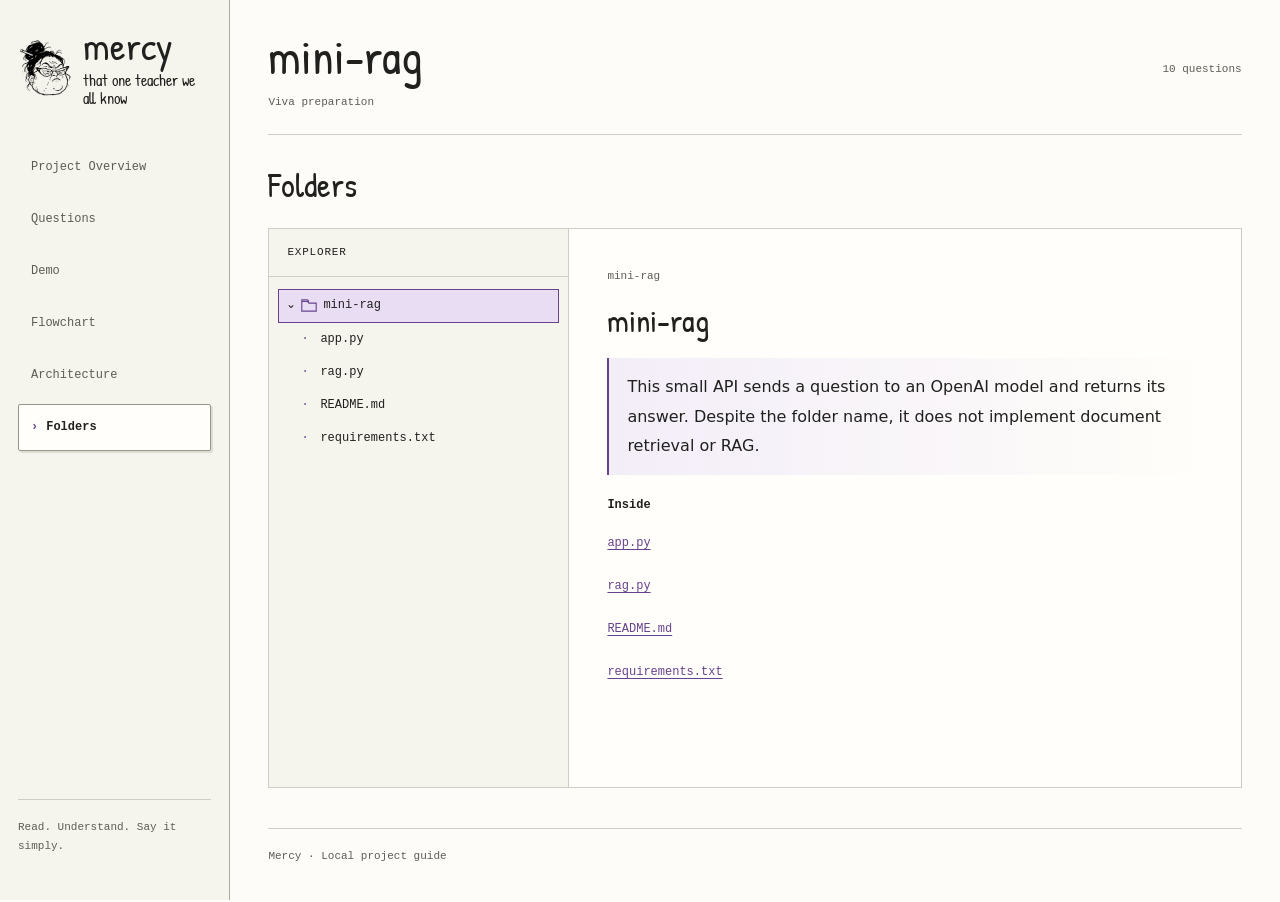
==== commit dd15f896: "Restore marker notebook with nested explorer and model-source overview" ====
--- a/output-example/mercy-studio.html
+++ b/output-example/mercy-studio.html
@@ -4,24 +4,35 @@
 <meta charset="utf-8">
 <meta name="viewport" content="width=device-width, initial-scale=1">
 <meta name="color-scheme" content="light">
-<title>Mercy | Project guide</title>
+<title>Mercy | Project notebook</title>
 <style>
 @font-face{font-family:Notebook;src:url([data-uri]) format("truetype");font-display:swap}
-:root{--paper:#faf9f5;--panel:#fff;--ink:#243244;--muted:#586476;--line:#d9dfe4;--blue:#e8f0ff;--mint:#e4f4ec;--yellow:#fff0b9;--pink:#f6e8f1;--accent:#2458a0;font-family:system-ui,-apple-system,sans-serif;color-scheme:light}
-.skip-link{position:absolute;left:12px;top:-70px;z-index:10;background:white;padding:12px}.skip-link:focus{top:12px}*{box-sizing:border-box}body{margin:0;color:var(--ink);background:var(--paper);line-height:1.65;min-width:320px}button,input,select{font:inherit;color:inherit}button,summary{cursor:pointer}button,input,select{max-width:100%}button{min-height:42px}button:disabled{opacity:.45;cursor:default}a{color:var(--accent)}[hidden]{display:none!important}:focus-visible{outline:3px solid #2458a0;outline-offset:3px}h1,h2,h3,p{overflow-wrap:anywhere}h1,h2,h3{line-height:1.25}h1,h2{font-family:Notebook,cursive;font-weight:400}h1{font-size:clamp(32px,4vw,46px);margin:0}h2{font-size:32px;margin:0 0 20px}h3{font-size:21px;margin:0 0 16px}p{margin:10px 0 16px}code{overflow-wrap:anywhere;font-size:13px}
-.shell{display:grid;grid-template-columns:215px minmax(0,1fr);min-height:100vh}.sidebar{position:sticky;top:0;height:100vh;overflow:auto;padding:28px 16px;border-right:1px solid var(--line);background:#f1f2ec;display:flex;flex-direction:column;gap:30px}.brand{display:flex;gap:8px;align-items:center}.brand img{width:52px;height:64px;object-fit:contain;mix-blend-mode:multiply}.brand strong{font-family:Notebook,cursive;font-size:40px;font-weight:400}.navbuttons{display:grid;gap:7px}.nav-button{padding:11px 14px;text-align:left;border:1px solid transparent;border-radius:8px;background:none;font-size:14px}.nav-button:hover{background:#e4e9ee}.nav-button.active{background:var(--blue);border-color:#b5ccec;color:#174676;font-weight:650}.sidebar-note{margin-top:auto;font-size:12px;color:var(--muted)}.main{padding:30px clamp(18px,3vw,48px) 60px;min-width:0;width:100%;max-width:1500px;margin:auto}.top{display:flex;justify-content:space-between;gap:18px;align-items:center;border-bottom:1px solid var(--line);padding-bottom:22px;margin-bottom:28px}.top small{display:block;color:var(--muted);font-size:12px;margin-top:5px}.section{display:none}.section.active{display:block}.section-heading,.tools{display:flex;gap:8px;align-items:center;flex-wrap:wrap}.section-heading{justify-content:space-between;margin-bottom:18px}.section-heading h2{margin:0}.tiny,.ghost{border:1px solid #b4c1cd;background:white;border-radius:6px;padding:8px 13px;font-size:13px}.tiny:hover,.ghost:hover{background:var(--blue)}.card{background:var(--panel);border:1px solid var(--line);border-radius:12px;min-width:0}.guide-layout{display:grid;grid-template-columns:minmax(190px,270px) minmax(0,1fr);gap:24px;align-items:start}.guide-contents{padding:14px;max-height:70vh;overflow:auto}.chapter{margin:4px 0 18px}.chapter strong{display:block;font-size:12px;color:var(--muted);padding:0 8px 8px}.chapter-question{display:block;width:100%;border:0;border-left:3px solid transparent;background:none;text-align:left;padding:10px;font-size:13px;border-radius:4px;line-height:1.5}.chapter-question.active{background:var(--yellow);border-color:#a67800}.chapter-question:hover{background:var(--blue)}.reading-panel{padding:clamp(20px,3vw,36px);border-top:4px solid #8db9de}.reader-count{color:var(--muted);font-size:12px;margin-bottom:16px}.answer-copy{font-size:18px;line-height:1.8;max-width:68ch;white-space:pre-line;padding:18px 22px;background:var(--mint);border-left:3px solid #4b8d72;border-radius:4px;margin:16px 0 24px}.details{border-top:1px solid var(--line);margin-top:16px;padding-top:13px;font-size:14px}.details>summary{color:var(--accent);font-weight:600;min-height:36px}.details p{white-space:pre-line}.details h4{font-size:13px;margin:20px 0 8px}.muted,.hint{color:var(--muted);font-size:13px}.evidence-button{border:0;background:var(--blue);color:#204e80;min-height:34px;border-radius:4px;margin:3px 5px 3px 0;padding:4px 8px;font-size:12px;text-align:left;overflow-wrap:anywhere;max-width:100%}.reader-actions{display:flex;justify-content:space-between;gap:12px;margin-top:26px}.about{margin-top:36px}.about>summary{color:var(--muted);font-size:13px;min-height:40px}.about-content{padding:12px 20px;background:#f0f2f5;border-radius:8px;font-size:13px}.about-content li{margin:8px 0}.searchbar{display:flex;gap:10px;flex-wrap:wrap;margin-bottom:16px}.searchbar input{flex:1;min-width:180px}.searchbar input,.searchbar select,select{background:white;border:1px solid #b4c1cd;border-radius:6px;padding:10px;font-size:14px}.filters{display:flex;gap:7px;flex-wrap:wrap;margin:12px 0 24px}.filter{border:1px solid var(--line);background:#fff;border-radius:20px;padding:5px 13px;font-size:12px}.filter.active{background:var(--yellow);border-color:#c7ad51}.question-grid{display:grid;gap:18px}.question-card{padding:24px;border-left:4px solid #c1a3d5}.question-card h3{font-size:19px}.question-card .answer-copy{font-size:16px;margin-bottom:16px}.question-top{display:flex;justify-content:space-between;align-items:start;gap:16px}.question-top h3{margin:0}.badge{font-size:12px;color:var(--muted);white-space:nowrap}.empty{padding:26px;color:var(--muted)}.diagram-viewport{overflow:auto;max-height:68vh;min-height:320px;background-color:white;background-image:radial-gradient(#dce2e8 .7px,transparent .7px);background-size:18px 18px;border:1px solid var(--line);border-radius:10px;overscroll-behavior:contain}.diagram-viewport svg{display:block;max-width:none}.diagram-node{cursor:pointer}.diagram-node:focus{outline:none}.diagram-node:focus-visible .node-shape{stroke:#2458a0;stroke-width:4}.diagram-node:hover .node-shape{stroke:#2458a0}.diagram-node text{font-family:system-ui,sans-serif;fill:var(--ink);pointer-events:none}.edge-label{font-size:12px;fill:#3f536b;paint-order:stroke;stroke:white;stroke-width:5px;stroke-linejoin:round}.diagram-note{font-size:12px;color:var(--muted);margin:8px 0 18px}.diagram-detail{padding:20px;margin-top:16px}.diagram-detail:empty{display:none}.folder-grid{display:grid;grid-template-columns:repeat(2,minmax(0,1fr));gap:16px}.folder-card{padding:20px;border-top:4px solid #ceb6dc}.folder-card>summary{font-weight:650;overflow-wrap:anywhere}.folder-card>p{font-size:14px}.file-button{display:block;width:100%;text-align:left;border:0;border-bottom:1px solid var(--line);background:none;padding:8px 4px;font-size:12px;overflow-wrap:anywhere}.file-button:hover{background:var(--blue)}.file-inspector{padding:24px;margin-top:22px}.demo-list{list-style:none;padding:0;counter-reset:demo;display:grid;gap:16px;max-width:900px}.demo-step{counter-increment:demo;position:relative;padding:22px 24px 22px 72px;border-left:4px solid #78b39e}.demo-step:before{content:counter(demo);position:absolute;left:22px;top:22px;display:grid;place-items:center;width:30px;height:30px;background:var(--mint);border-radius:50%;font-weight:700}.demo-step h3{font-size:17px;margin-bottom:8px}.demo-step p{font-size:15px;margin:0}.footer{margin-top:38px;color:var(--muted);font-size:12px}noscript{display:block;padding:24px;background:var(--yellow)}
-@media(max-width:1000px){.shell{grid-template-columns:180px minmax(0,1fr)}.guide-layout{grid-template-columns:1fr}.guide-contents{max-height:240px}.folder-grid{grid-template-columns:1fr}.main{padding:24px 20px}.reading-panel{padding:24px}}
-@media(max-width:640px){.shell{display:block}.sidebar{position:static;height:auto;padding:14px;gap:12px;border-right:0;border-bottom:1px solid var(--line)}.brand img{height:44px;width:40px}.brand strong{font-size:32px}.navbuttons{display:flex;overflow:auto;gap:4px;padding:4px}.nav-button{flex-shrink:0;padding:8px 11px;font-size:12px}.sidebar-note{display:none}.main{padding:20px 14px 40px}.top{margin-bottom:20px}.top small{font-size:11px}.guide-contents{max-height:180px}.question-card,.reading-panel{padding:19px}.answer-copy{padding:14px 16px;font-size:17px}.section-heading{align-items:start}.diagram-viewport{max-height:65vh}.searchbar select{flex:1}.demo-step{padding:20px 18px 20px 62px}.demo-step:before{left:17px}.tools{gap:5px}}
-@media(prefers-reduced-motion:reduce){*{scroll-behavior:auto!important}}@media print{.sidebar,.tools,.searchbar,.filters,.reader-actions{display:none}.shell{display:block}.main{padding:0}.section{display:block;break-before:page}.section:first-of-type{break-before:auto}.guide-layout{display:block}.guide-contents{display:none}.diagram-viewport{max-height:none;overflow:visible}.card{break-inside:avoid}.answer-copy{background:#f0f4f1}}
+:root{--paper:#fdfcf8;--panel:#fffefa;--ink:#20201e;--muted:#5d5c55;--line:#cfcec5;--accent:#68438d;--highlight:#e9ddf4;--wash:#f3edf8;font-family:ui-monospace,SFMono-Regular,Consolas,monospace;color-scheme:light}
+*{box-sizing:border-box}body{margin:0;color:var(--ink);background:var(--paper);font-size:14px;line-height:1.75;min-width:320px}
+button,input,select{font:inherit;color:inherit;max-width:100%}button,summary{cursor:pointer}button{min-height:40px}button:disabled{opacity:.45;cursor:default}a{color:var(--accent);text-underline-offset:4px}[hidden]{display:none!important}:focus-visible{outline:2px solid var(--accent);outline-offset:4px}
+h1,h2,h3,p{overflow-wrap:anywhere}h1,h2,h3{font-family:Notebook,cursive;font-weight:400;line-height:1.2}h1{font-size:clamp(36px,4vw,48px);margin:0}h2{font-size:34px;margin:0 0 22px}h3{font-size:28px;margin:0 0 14px}h4{font-size:12px;font-weight:600;margin:20px 0 8px}p{margin:10px 0 18px}code{font-size:12px;overflow-wrap:anywhere}.marker{box-shadow:inset 0 -.45em 0 var(--highlight)}
+.skip-link{position:absolute;left:245px;top:-80px;z-index:10;background:var(--panel);padding:12px}.skip-link:focus{top:12px}
+.shell{display:grid;grid-template-columns:230px minmax(0,1fr);min-height:100vh}.sidebar{position:sticky;top:0;height:100vh;overflow:auto;padding:26px 18px;border-right:1px solid #aaa99e;background:#f5f4ed;display:flex;flex-direction:column;gap:36px}.brand{display:flex;gap:8px;align-items:center}.brand img{width:57px;height:70px;object-fit:contain;mix-blend-mode:multiply;transform:rotate(-4deg)}.brand strong{display:block;font-family:Notebook,cursive;font-size:39px;font-weight:400;line-height:1}.brand small{display:block;font-family:Notebook,cursive;font-size:16px;line-height:1.15;margin-top:6px}.navbuttons{display:grid;gap:5px}.nav-button{padding:12px;text-align:left;border:1px solid transparent;border-radius:2px;background:none;font-size:12px;color:var(--muted)}.nav-button:hover{background:#eae8df}.nav-button.active{border-color:#99958b;background:var(--panel);box-shadow:2px 2px 0 #deddd3;color:var(--ink);font-weight:600}.nav-button.active::before{content:'›';color:var(--accent);margin-right:8px}.sidebar-note{margin-top:auto;font-size:11px;color:var(--muted);border-top:1px solid var(--line);padding-top:18px}
+.main{padding:28px clamp(20px,3vw,52px) 36px;min-width:0;width:100%;max-width:1600px;margin:0 auto}.top{display:flex;justify-content:space-between;gap:18px;align-items:center;border-bottom:1px solid var(--line);padding-bottom:22px;margin-bottom:30px}.top small,.badge{color:var(--muted);font-size:11px}.top small{display:block;margin-top:7px}.section{display:none}.section.active{display:block}.section-heading,.tools{display:flex;gap:8px;align-items:center;flex-wrap:wrap}.section-heading{justify-content:space-between;margin-bottom:18px}.section-heading h2{margin:0}.tiny,.ghost{border:1px solid #99958b;background:var(--panel);border-radius:2px;padding:8px 13px;font-size:12px}.tiny:hover,.ghost:hover{background:var(--highlight)}.card{background:var(--panel);border:1px solid var(--line);border-radius:3px;min-width:0}.muted,.hint,.diagram-note{color:var(--muted);font-size:12px}.empty{padding:25px;color:var(--muted)}
+.answer-copy,.plain-copy{font-family:system-ui,sans-serif;font-size:16px;line-height:1.85;max-width:76ch;white-space:pre-line}.answer-copy{padding:14px 18px;border-left:2px solid var(--accent);background:linear-gradient(90deg,var(--wash),transparent);margin:18px 0}.details{border-top:1px solid var(--line);margin-top:16px;padding-top:12px;font-size:12px}.details>summary{color:var(--accent);min-height:36px}.details p{white-space:pre-line}.evidence-button,.path-button{border:0;background:none;color:var(--accent);min-height:34px;margin:2px 12px 2px 0;padding:4px 0;font-size:11px;text-align:left;text-decoration:underline;text-underline-offset:3px;overflow-wrap:anywhere;max-width:100%}.evidence-button:hover,.path-button:hover{background:var(--highlight)}
+.overview-purpose{max-width:85ch;margin-bottom:30px;padding:2px 0 16px;border-bottom:1px solid var(--line)}.overview-purpose .plain-copy{font-size:18px}#stack-content{display:grid;grid-template-columns:repeat(2,minmax(0,1fr));gap:26px}.stack-section{margin:10px 0 20px}.stack-model{grid-column:1/-1}.stack-section>h3{margin-bottom:18px}.stack-grid{display:grid;grid-template-columns:1fr;gap:18px}.stack-model .stack-grid{grid-template-columns:repeat(2,minmax(0,1fr))}.stack-card{padding:22px;border-top:2px solid var(--ink)}.technology-title{display:flex;align-items:center;gap:14px;margin-bottom:14px}.technology-title img{width:35px;height:35px;object-fit:contain;flex-shrink:0}.technology-title h4{font-family:Notebook,cursive;font-si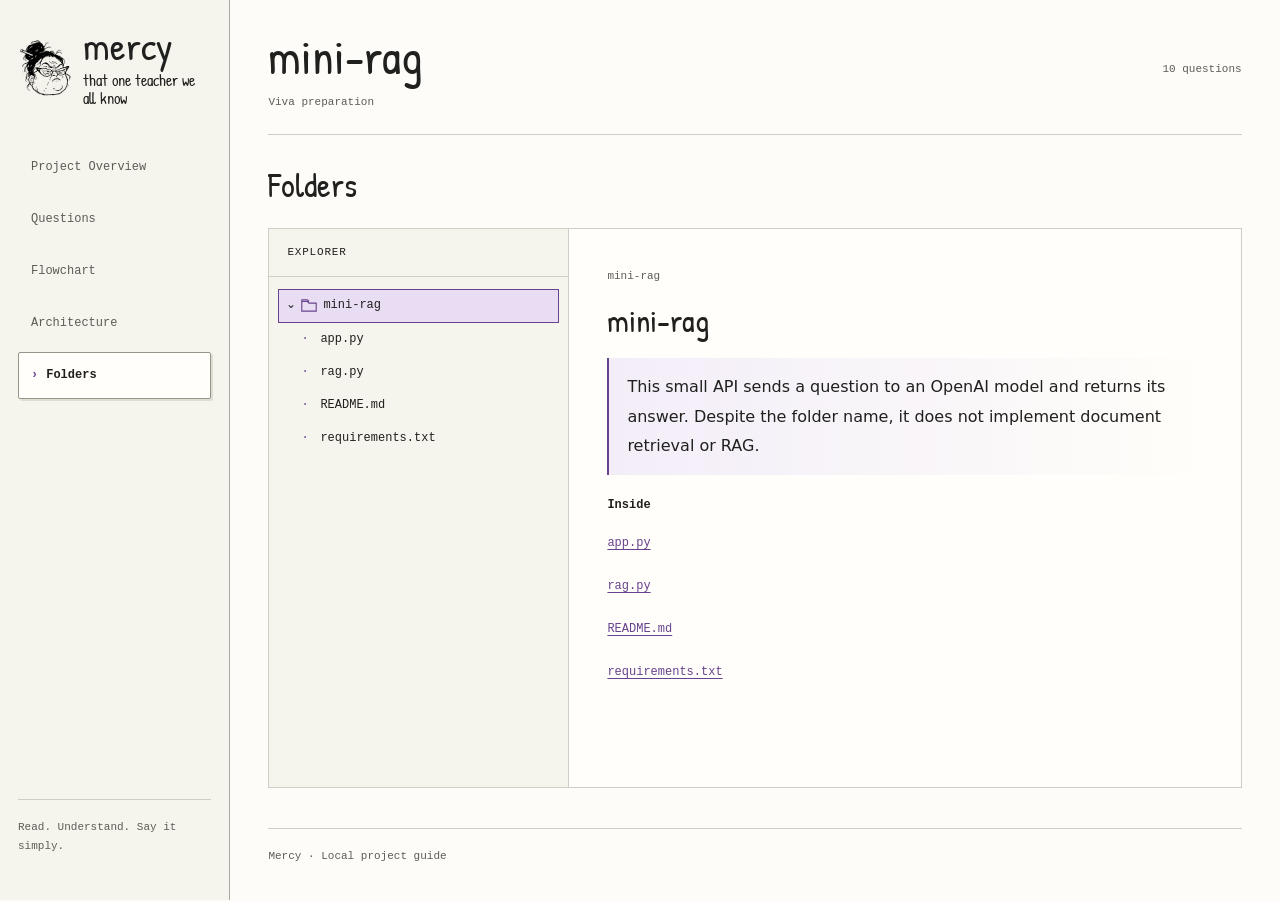
==== commit f6d4d29c: "Improve viva overview, source navigation and system architecture" ====
--- a/output-example/mercy-studio.html
+++ b/output-example/mercy-studio.html
@@ -13,15 +13,15 @@
 h1,h2,h3,p{overflow-wrap:anywhere}h1,h2,h3{font-family:Notebook,cursive;font-weight:400;line-height:1.2}h1{font-size:clamp(36px,4vw,48px);margin:0}h2{font-size:34px;margin:0 0 22px}h3{font-size:28px;margin:0 0 14px}h4{font-size:12px;font-weight:600;margin:20px 0 8px}p{margin:10px 0 18px}code{font-size:12px;overflow-wrap:anywhere}.marker{box-shadow:inset 0 -.45em 0 var(--highlight)}
 .skip-link{position:absolute;left:245px;top:-80px;z-index:10;background:var(--panel);padding:12px}.skip-link:focus{top:12px}
 .shell{display:grid;grid-template-columns:230px minmax(0,1fr);min-height:100vh}.sidebar{position:sticky;top:0;height:100vh;overflow:auto;padding:26px 18px;border-right:1px solid #aaa99e;background:#f5f4ed;display:flex;flex-direction:column;gap:36px}.brand{display:flex;gap:8px;align-items:center}.brand img{width:57px;height:70px;object-fit:contain;mix-blend-mode:multiply;transform:rotate(-4deg)}.brand strong{display:block;font-family:Notebook,cursive;font-size:39px;font-weight:400;line-height:1}.brand small{display:block;font-family:Notebook,cursive;font-size:16px;line-height:1.15;margin-top:6px}.navbuttons{display:grid;gap:5px}.nav-button{padding:12px;text-align:left;border:1px solid transparent;border-radius:2px;background:none;font-size:12px;color:var(--muted)}.nav-button:hover{background:#eae8df}.nav-button.active{border-color:#99958b;background:var(--panel);box-shadow:2px 2px 0 #deddd3;color:var(--ink);font-weight:600}.nav-button.active::before{content:'›';color:var(--accent);margin-right:8px}.sidebar-note{margin-top:auto;font-size:11px;color:var(--muted);border-top:1px solid var(--line);padding-top:18px}
-.main{padding:28px clamp(20px,3vw,52px) 36px;min-width:0;width:100%;max-width:1600px;margin:0 auto}.top{display:flex;justify-content:space-between;gap:18px;align-items:center;border-bottom:1px solid var(--line);padding-bottom:22px;margin-bottom:30px}.top small,.badge{color:var(--muted);font-size:11px}.top small{display:block;margin-top:7px}.section{display:none}.section.active{display:block}.section-heading,.tools{display:flex;gap:8px;align-items:center;flex-wrap:wrap}.section-heading{justify-content:space-between;margin-bottom:18px}.section-heading h2{margin:0}.tiny,.ghost{border:1px solid #99958b;background:var(--panel);border-radius:2px;padding:8px 13px;font-size:12px}.tiny:hover,.ghost:hover{background:var(--highlight)}.card{background:var(--panel);border:1px solid var(--line);border-radius:3px;min-width:0}.muted,.hint,.diagram-note{color:var(--muted);font-size:12px}.empty{padding:25px;color:var(--muted)}
+.main{padding:28px clamp(20px,3vw,52px) 36px;min-width:0;width:100%;max-width:1600px;margin:0 auto}.top{display:flex;justify-content:space-between;gap:18px;align-items:center;border-bottom:1px solid var(--line);padding-bottom:22px;margin-bottom:30px}.top small,.badge{color:var(--muted);font-size:11px}.top small{display:block;margin-top:7px}.section{display:none}.section.active{display:block;animation:page-enter 220ms ease-out}@keyframes page-enter{from{opacity:0;transform:translateY(6px)}to{opacity:1;transform:translateY(0)}}button,a,summary,.node-shape{transition:background-color 160ms ease,color 160ms ease,border-color 160ms ease,stroke 160ms ease}.file-inspector{animation:page-enter 180ms ease-out}.overview-group{margin-top:34px}.overview-group .question-grid{max-width:none;grid-template-columns:repeat(auto-fit,minmax(min(100%,330px),1fr))}.overview-group .question-card{padding:20px}.source-code{max-height:55vh;overflow:auto;background:#f4f2ea;border:1px solid var(--line);font-size:12px;line-height:1.8;white-space:pre;tab-size:4;padding:12px 0}.code-line{display:block;padding:0 14px}.code-line:before{content:attr(data-line);display:inline-block;width:4em;color:var(--muted);user-select:none}.code-line.selected{background:var(--highlight);border-left:2px solid var(--accent)}.section-heading,.tools{display:flex;gap:8px;align-items:center;flex-wrap:wrap}.section-heading{justify-content:space-between;margin-bottom:18px}.section-heading h2{margin:0}.tiny,.ghost{border:1px solid #99958b;background:var(--panel);border-radius:2px;padding:8px 13px;font-size:12px}.tiny:hover,.ghost:hover{background:var(--highlight)}.card{background:var(--panel);border:1px solid var(--line);border-radius:3px;min-width:0}.muted,.hint,.diagram-note{color:var(--muted);font-size:12px}.empty{padding:25px;color:var(--muted)}
 .answer-copy,.plain-copy{font-family:system-ui,sans-serif;font-size:16px;line-height:1.85;max-width:76ch;white-space:pre-line}.answer-copy{padding:14px 18px;border-left:2px solid var(--accent);background:linear-gradient(90deg,var(--wash),transparent);margin:18px 0}.details{border-top:1px solid var(--line);margin-top:16px;padding-top:12px;font-size:12px}.details>summary{color:var(--accent);min-height:36px}.details p{white-space:pre-line}.evidence-button,.path-button{border:0;background:none;color:var(--accent);min-height:34px;margin:2px 12px 2px 0;padding:4px 0;font-size:11px;text-align:left;text-decoration:underline;text-underline-offset:3px;overflow-wrap:anywhere;max-width:100%}.evidence-button:hover,.path-button:hover{background:var(--highlight)}
 .overview-purpose{max-width:85ch;margin-bottom:30px;padding:2px 0 16px;border-bottom:1px solid var(--line)}.overview-purpose .plain-copy{font-size:18px}#stack-content{display:grid;grid-template-columns:repeat(2,minmax(0,1fr));gap:26px}.stack-section{margin:10px 0 20px}.stack-model{grid-column:1/-1}.stack-section>h3{margin-bottom:18px}.stack-grid{display:grid;grid-template-columns:1fr;gap:18px}.stack-model .stack-grid{grid-template-columns:repeat(2,minmax(0,1fr))}.stack-card{padding:22px;border-top:2px solid var(--ink)}.technology-title{display:flex;align-items:center;gap:14px;margin-bottom:14px}.technology-title img{width:35px;height:35px;object-fit:contain;flex-shrink:0}.technology-title h4{font-family:Notebook,cursive;font-size:27px;font-weight:400;margin:0;line-height:1.2}.technology-title .monogram{display:grid;place-items:center;width:35px;height:35px;border:1px solid var(--ink);font-weight:600}.stack-card p{font-family:system-ui,sans-serif;font-size:15px;line-height:1.8}.origin{border-left:2px solid var(--accent);padding-left:12px}.origin b{font-family:ui-monospace,monospace;font-size:11px}.resource-links{display:flex;gap:8px 18px;flex-wrap:wrap;font-size:12px;margin-top:14px}.about{margin-top:36px}.about>summary{color:var(--muted);font-size:12px;min-height:40px}.about-content{padding:18px;background:#f1f0e9;font-size:12px}.about-content li{margin:8px 0}
 .searchbar{display:flex;gap:10px;flex-wrap:wrap;margin-bottom:16px}.searchbar input{flex:1;min-width:180px}.searchbar input,.searchbar select,select{background:var(--panel);border:1px solid #99958b;border-radius:2px;padding:10px;font-size:12px}.filters,.component-tabs{display:flex;gap:6px;flex-wrap:wrap;margin:12px 0 24px}.filter,.component-tab{border:1px solid var(--line);background:var(--panel);border-radius:2px;padding:6px 12px;font-size:11px}.filter.active,.component-tab.active{background:var(--highlight);border-color:var(--accent);color:var(--ink)}.question-grid{display:grid;gap:16px;max-width:1040px}.question-card{padding:24px 28px;border-left:2px solid var(--ink)}.question-top{display:flex;justify-content:space-between;align-items:start;gap:16px}.question-top h3{font-size:28px;margin:0}.question-card .answer-copy{font-size:16px}
 .diagram-viewport{overflow:auto;max-height:68vh;min-height:320px;background-color:var(--paper);background-image:radial-gradient(#cfcec5 .7px,transparent .7px);background-size:20px 20px;border:1px solid var(--line);border-radius:3px;overscroll-behavior:contain}.diagram-viewport svg{display:block;max-width:none}.diagram-node{cursor:pointer}.diagram-node:focus{outline:none}.diagram-node:focus-visible .node-shape{stroke:var(--accent);stroke-width:3}.diagram-node:hover .node-shape{stroke:var(--accent)}.diagram-node text{fill:var(--ink);pointer-events:none}.edge-label{font-size:12px;fill:var(--ink);paint-order:stroke;stroke:var(--paper);stroke-width:5px;stroke-linejoin:round}.diagram-note{margin:8px 0 18px}.diagram-detail{padding:22px;margin-top:16px}.diagram-detail:empty{display:none}.architecture-explanation{padding:0 0 16px;max-width:80ch}.architecture-explanation h3{margin-bottom:6px}.architecture-explanation p{margin:0;font-size:12px;color:var(--muted)}
 .explorer-layout{display:grid;grid-template-columns:300px minmax(0,1fr);border:1px solid var(--line);background:var(--panel);min-height:560px}.explorer-sidebar{border-right:1px solid var(--line);background:#f5f4ed;min-width:0}.explorer-heading{font-size:11px;letter-spacing:.8px;padding:14px 18px;border-bottom:1px solid var(--line)}.file-tree{padding:12px 9px;max-height:72vh;overflow:auto}.file-tree details{padding-left:16px}.file-tree>details{padding-left:0}.tree-folder{display:flex;align-items:center;gap:6px;list-style:none;font-size:12px;min-height:34px;padding:4px 7px;border:1px solid transparent}.tree-folder::-webkit-details-marker{display:none}.tree-folder:before{content:'›';width:9px;flex-shrink:0}.file-tree details[open]>.tree-folder:before{content:'⌄'}.folder-icon{width:16px;height:15px;flex-shrink:0;stroke:var(--accent);fill:none;stroke-width:1.4}.tree-label{overflow:hidden;text-overflow:ellipsis;white-space:nowrap}.tree-file{display:flex;align-items:center;gap:8px;width:100%;text-align:left;border:1px solid transparent;background:none;font-size:12px;padding:5px 8px 5px 22px;min-height:33px}.tree-file:before{content:'·';color:var(--accent);width:11px;flex-shrink:0}.tree-folder:hover,.tree-file:hover{background:#eae8df}.tree-folder.selected,.tree-file.selected{border-color:var(--accent);background:var(--highlight)}.file-inspector{padding:clamp(22px,3vw,38px);min-width:0;align-self:start;position:sticky;top:20px}.file-inspector h3{font-size:32px}.inspector-path{font-size:11px;color:var(--muted);overflow-wrap:anywhere;margin-bottom:16px}.inspector-list{list-style:none;padding:0;margin:8px 0}.inspector-list li{margin:5px 0}.inspector-list .path-button{font-size:12px}.file-button{display:block;width:100%;text-align:left;border:0;border-bottom:1px solid var(--line);background:none;padding:8px 4px;font-size:12px;overflow-wrap:anywhere}.file-button:hover{background:var(--highlight)}
-.demo-list{list-style:none;padding:0;counter-reset:demo;display:grid;gap:16px;max-width:960px}.demo-step{counter-increment:demo;position:relative;padding:24px 26px 24px 74px;border-left:2px solid var(--ink)}.demo-step:before{content:counter(demo);position:absolute;left:23px;top:22px;font-family:Notebook,cursive;font-size:32px;color:var(--accent)}.demo-step h3{font-size:27px;margin-bottom:10px}.demo-step p{font-family:system-ui,sans-serif;font-size:16px;margin:0}.footer{margin-top:40px;padding-top:18px;border-top:1px solid var(--line);color:var(--muted);font-size:11px}noscript{display:block;padding:24px;background:var(--highlight)}
+.footer{margin-top:40px;padding-top:18px;border-top:1px solid var(--line);color:var(--muted);font-size:11px}noscript{display:block;padding:24px;background:var(--highlight)}
 @media(max-width:1100px){.shell{grid-template-columns:200px minmax(0,1fr)}.main{padding:24px}.explorer-layout{grid-template-columns:240px minmax(0,1fr)}#stack-content,.stack-model .stack-grid{grid-template-columns:1fr}.file-inspector{padding:24px}}
-@media(max-width:760px){.shell{display:block}.sidebar{position:static;height:auto;padding:14px 16px;gap:14px;border-right:0;border-bottom:1px solid #aaa99e}.brand img{height:48px;width:40px}.brand strong{font-size:32px}.brand small{font-size:14px}.navbuttons{display:flex;overflow:auto;gap:5px;padding:4px 2px}.nav-button{flex-shrink:0;padding:8px 11px;font-size:11px}.sidebar-note{display:none}.main{padding:20px 16px 36px}.top{margin-bottom:24px}.question-card{padding:20px}.question-top h3{font-size:27px}.explorer-layout{grid-template-columns:1fr}.explorer-sidebar{border-right:0;border-bottom:1px solid var(--line)}.file-tree{max-height:34vh}.file-inspector{position:static;padding:24px 20px;min-height:300px}.section-heading{align-items:start}.diagram-viewport{max-height:65vh}.searchbar select{flex:1}.demo-step{padding:20px 18px 20px 62px}.demo-step:before{left:18px}.tools{gap:5px}.skip-link{left:16px}.stack-card{padding:20px}}
+@media(max-width:760px){.shell{display:block}.sidebar{position:static;height:auto;padding:14px 16px;gap:14px;border-right:0;border-bottom:1px solid #aaa99e}.brand img{height:48px;width:40px}.brand strong{font-size:32px}.brand small{font-size:14px}.navbuttons{display:flex;overflow:auto;gap:5px;padding:4px 2px}.nav-button{flex-shrink:0;padding:8px 11px;font-size:11px}.sidebar-note{display:none}.main{padding:20px 16px 36px}.top{margin-bottom:24px}.question-card{padding:20px}.question-top h3{font-size:27px}.explorer-layout{grid-template-columns:1fr}.explorer-sidebar{border-right:0;border-bottom:1px solid var(--line)}.file-tree{max-height:34vh}.file-inspector{position:static;padding:24px 20px;min-height:300px}.section-heading{align-items:start}.diagram-viewport{max-height:65vh}.searchbar select{flex:1}.tools{gap:5px}.skip-link{left:16px}.stack-card{padding:20px}}
 @media(prefers-reduced-motion:reduce){*,*::before,*::after{animation:none!important;transition:none!important;scroll-behavior:auto!important}}
 @media print{.sidebar,.tools,.searchbar,.filters,.component-tabs,.explorer-sidebar{display:none}.shell{display:block}.main{padding:0}.section{display:block;break-before:page}.section:first-of-type{break-before:auto}.diagram-viewport{max-height:none;overflow:visible}.card{break-inside:avoid}.explorer-layout{display:block}.file-inspector{position:static}.stack-grid{display:block}}
 </style>
@@ -34,25 +34,23 @@
 <nav class="navbuttons" aria-label="Report sections">
 <button class="nav-button active" data-section="overview" aria-current="page">Project Overview</button>
 <button class="nav-button" data-section="questions">Questions</button>
-<button class="nav-button" data-section="demo">Demo</button>
 <button class="nav-button" data-section="flow">Flowchart</button>
 <button class="nav-button" data-section="architecture">Architecture</button>
 <button class="nav-button" data-section="tree">Folders</button>
 </nav><p class="sidebar-note">Read. Understand. Say it simply.</p></aside>
 <main id="main" class="main" tabindex="-1"><header class="top"><div><h1 id="project-name"></h1><small>Viva preparation</small></div><span class="badge" id="question-count"></span></header>
 <section id="section-overview" class="section active" aria-label="Project Overview"><h2>Project Overview</h2>
-<div id="project-purpose" class="overview-purpose"></div><div id="stack-content"></div>
+<div id="project-purpose" class="overview-purpose"></div><div id="stack-content"></div><div id="overview-questions"></div>
 <details class="about"><summary>About this report</summary><div class="about-content" id="report-notes"></div></details>
 </section>
 <section id="section-questions" class="section" aria-label="Questions"><div class="section-heading"><h2>Questions</h2><span id="q-visible" class="badge" role="status"></span></div>
 <div class="searchbar"><input id="q-search" type="search" placeholder="Search questions or source paths" aria-label="Search questions"><select id="q-status" aria-label="Filter by evidence"><option value="all">All questions</option><option value="supported">Source cited</option><option value="not_verified">Needs checking</option></select><button id="hide-answers" class="ghost" aria-pressed="false">Hide answers</button></div><div id="q-categories" class="filters"></div><div id="question-list" class="question-grid"></div></section>
-<section id="section-demo" class="section" aria-label="Demo"><h2>Demo</h2><p class="hint">A walkthrough to practise. Expected results come from source; this is not a recorded run.</p><div id="demo-content"></div></section>
 <section id="section-flow" class="section" aria-label="User flowchart"><div class="section-heading"><h2>Flowchart</h2><div class="tools"><select id="flow-select" aria-label="Choose user flow"></select><button id="flow-out" class="tiny" aria-label="Zoom flowchart out">−</button><button id="flow-in" class="tiny" aria-label="Zoom flowchart in">+</button><button id="flow-fit" class="tiny">Fit</button></div></div><p class="diagram-note">Source-traced user flow · Scroll to move · Ctrl + scroll or pinch to zoom</p><div id="flow-viewport" class="diagram-viewport" tabindex="0" aria-label="Scrollable user flowchart"><svg id="flow-svg" role="group" aria-label="User actions and decisions"></svg><p id="flow-empty" class="empty" hidden></p></div><div id="flow-detail" class="card diagram-detail" aria-live="polite"></div></section>
-<section id="section-architecture" class="section" aria-label="Architecture"><div class="section-heading"><h2>Architecture</h2><div class="tools"><button id="arch-out" class="tiny" aria-label="Zoom architecture out">−</button><button id="arch-in" class="tiny" aria-label="Zoom architecture in">+</button><button id="arch-fit" class="tiny">Fit</button></div></div><p class="diagram-note" id="architecture-note">Choose a component to see its direct code dependencies.</p><div id="arch-components" class="component-tabs" aria-label="Choose architecture component"></div><div id="architecture-explanation" class="architecture-explanation" aria-live="polite"></div><div id="arch-viewport" class="diagram-viewport" tabindex="0" aria-label="Scrollable component diagram"><svg id="arch-svg" role="group" aria-label="Components and resolved import connections"></svg></div><div id="arch-detail" class="card diagram-detail" aria-live="polite"></div></section>
+<section id="section-architecture" class="section" aria-label="Architecture"><div class="section-heading"><h2>Architecture</h2><div class="tools"><button id="arch-out" class="tiny" aria-label="Zoom architecture out">−</button><button id="arch-in" class="tiny" aria-label="Zoom architecture in">+</button><button id="arch-fit" class="tiny">Fit</button></div></div><p class="diagram-note" id="architecture-note">Choose a component to see its direct code dependencies.</p><div id="arch-components" class="component-tabs" aria-label="Choose architecture component"></div><div id="architecture-explanation" class="architecture-explanation" aria-live="polite"></div><div id="arch-viewport" class="diagram-viewport" tabindex="0" aria-label="Scrollable component diagram"><svg id="arch-svg" role="group" aria-label="Components and source connections"></svg></div><div id="arch-detail" class="card diagram-detail" aria-live="polite"></div></section>
 <section id="section-tree" class="section" aria-label="Folders"><h2>Folders</h2><div class="explorer-layout"><nav class="explorer-sidebar" aria-label="Project files"><div class="explorer-heading">EXPLORER</div><div id="file-tree" class="file-tree"></div></nav><article id="file-detail" class="file-inspector" tabindex="-1" aria-live="polite"></article></div></section>
 <footer class="footer">Mercy · Local project guide</footer>
 </main></div>
-<script type="application/json" id="atlas-data">{"format_version":3,"components":[{"id":"api","name":"Question API","description":"Accepts questions and returns JSON.","files":["app.py"],"evidence":[{"path":"app.py","line":9}]},{"id":"model","name":"Model helper","description":"Sends a prompt to OpenAI and extracts the answer.","files":["rag.py"],"evidence":[{"path":"rag.py","line":5}]}],"stack":[{"id":"api","kind":"backend","name":"Python + FastAPI","logo":"fastapi","description":"app.py defines the health endpoint and accepts questions at /ask. No frontend information is reviewed in this tiny API example.","paths":["app.py"],"evidence":[{"path":"app.py","line":9}],"resources":[{"label":"FastAPI documentation","url":"https://fastapi.tiangolo.com/"}]},{"id":"model","kind":"model","name":"Configured OpenAI model","description":"The helper names gpt-4.1-mini and sends it a question. Credentials, availability and response quality remain unverified.","origin":"An external OpenAI API call, not locally trained weights or a retrieval pipeline.","paths":["rag.py"],"evidence":[{"path":"rag.py","line":7}],"resources":[{"label":"OpenAI Python client","url":"https://github.com/openai/openai-python"}]}],"file_notes":[{"path":"README.md","description":"Introduces the sample and explains that its name does not establish RAG.","evidence":[{"path":"README.md","line":1}]},{"path":"app.py","description":"Defines the health endpoint and passes questions to the model helper.","evidence":[{"path":"app.py","line":1}]},{"path":"rag.py","description":"Sends the question directly to the OpenAI chat API and extracts the returned text.","evidence":[{"path":"rag.py","line":1}]}],"component_edges":[{"source":"api","target":"model","imports":[{"source":"app.py","target":"rag.py","via":"rag","line":2}]}],"flows":[{"id":"GUIDE_WORKFLOW","name":"How does a user get a result?","nodes":[{"id":"start","label":"Prepare a question","kind":"start","evidence":[{"path":"app.py","line":9}]},{"id":"send","label":"Submit to /ask","kind":"action","evidence":[{"path":"app.py","line":9}]},{"id":"answer","label":"Read the returned answer","kind":"action","evidence":[{"path":"app.py","line":11},{"path":"rag.py","line":11}]},{"id":"end","label":"Finish","kind":"end","evidence":[{"path":"app.py","line":9}]}],"edges":[{"source":"start","target":"send","evidence":[{"path":"app.py","line":9}]},{"source":"send","target":"answer","evidence":[{"path":"app.py","line":9}]},{"source":"answer","target":"end","evidence":[{"path":"app.py","line":9}]}]}],"demonstrations":[{"id":"GUIDE_WORKFLOW","name":"How does a user get a result?","steps":[{"action":"Request /health from the running sample API.","expected":"The handler returns a JSON status of “ok”.","evidence":[{"path":"app.py","line":5}]},{"action":"Submit POST /ask?question=What%20is%20Python.","expected":"With a working provider setup, the handler sends the question to the model and returns answer text.","evidence":[{"path":"app.py","line":9},{"path":"rag.py","line":7}]},{"action":"Explain why this is not RAG.","expected":"The helper sends the question directly to the model. It does not retrieve project documents.","evidence":[{"path":"rag.py","line":5},{"path":"README.md","line":3}]}]}],"directories":[],"project":"mini-rag","summary":{"read_files":4,"data_files":0,"routes_found":2,"module_links":1,"tests_found":0,"bytes_read":927,"source_files_considered":4},"warnings":["No direct training-loop evidence found; do not claim this model was trained here.","No dataset files or loaders located in the inspected source."],"theme":{"primary":"#40dbe6","secondary":"#ac91ff","source":[],"source_type":"Mercy-fallback","note":"No safe project palette could be identified; Mercy uses its own contrast-tested colors."},"clusters":[{"id":"backend","name":"Backend","color":"#7e99ff","files":["app.py"],"count":1,"proof":"heuristic grouping from names and file types"},{"id":"ai","name":"Intelligence","color":"#c999ff","files":["rag.py"],"count":1,"proof":"heuristic grouping from names and file types"},{"id":"infra","name":"Infrastructure","color":"#f3ad6a","files":["README.md","requirements.txt"],"count":2,"proof":"heuristic grouping from names and file types"}],"files":[{"path":"README.md","role":"infra","language":"md","lines":5,"routes":[],"symbols":[],"imports":[],"kind":"file"},{"path":"app.py","role":"backend","language":"py","lines":11,"routes":[{"path":"/health","line":5},{"path":"/ask","line":9}],"symbols":[{"name":"health","line":6},{"name":"ask","line":10}],"imports":["fastapi","rag"],"kind":"file"},{"path":"rag.py","role":"ai","language":"py","lines":11,"routes":[],"symbols":[{"name":"answer_question","line":5}],"imports":["openai"],"kind":"file"},{"path":"requirements.txt","role":"infra","language":"txt","lines":3,"routes":[],"symbols":[],"imports":[],"kind":"file"}],"edges":[{"source":"app.py","target":"rag.py","via":"rag","line":2,"kind":"import","certainty":"static-reference","source_role":"backend","target_role":"ai"}],"crossings":[{"a":"backend","b":"ai","count":1}],"routes":[{"path":"/health","line":5,"file":"app.py"},{"path":"/ask","line":9,"file":"app.py"}],"frameworks":["FastAPI","OpenAI SDK"],"framework_evidence":{"FastAPI":[{"path":"app.py","line":1},{"path":"app.py","line":3}],"OpenAI SDK":[{"path":"rag.py","line":1},{"path":"rag.py","line":3}]},"questions":[{"id":"GUIDE_PURPOSE","category":"Start here","difficulty":"beginner","question":"What does this project do?","answer":"This small API sends a question to an OpenAI model and returns its answer. Despite the folder name, it does not implement document retrieval or RAG.","explain_like_im_10":"This small API sends a question to an OpenAI model and returns its answer. Despite the folder name, it does not implement document retrieval or RAG.","status":"supported","evidence":[{"path":"README.md","line":3},{"path":"rag.py","line":5}],"verify_next":"Source walkthrough only. Run the sample separately with explicit authorization to check runtime behavior.","viva_question":"What does this project do?","viva_answer":"This small API sends a question to an OpenAI model and returns its answer. Despite the folder name, it does not implement document retrieval or RAG."},{"id":"GUIDE_ENTRY","category":"Start here","difficulty":"beginner","question":"How do you start it?","answer":"app.py creates the FastAPI application and defines the routes. No startup command or dependency manifest is supplied in this tiny sample.","explain_like_im_10":"app.py creates the FastAPI application and defines the routes. No startup command or dependency manifest is supplied in this tiny sample.","status":"supported","evidence":[{"path":"app.py","line":1},{"path":"app.py","line":3}],"verify_next":"Source walkthrough only. Run the sample separately with explicit authorization to check runtime behavior.","viva_question":"How do you start it?","viva_answer":"app.py creates the FastAPI application and defines the routes. No startup command or dependency manifest is supplied in this tiny sample."},{"id":"GUIDE_DEPENDENCIES","category":"Architecture","difficulty":"beginner","question":"Which tools does it use?","answer":"FastAPI defines the API. The OpenAI Python client sends the model request. Their installed versions and credentials still need checking.","explain_like_im_10":"FastAPI defines the API. The OpenAI Python client sends the model request. Their installed versions and credentials still need checking.","status":"supported","evidence":[{"path":"app.py","line":1},{"path":"rag.py","line":1}],"verify_next":"Source walkthrough only. Run the sample separately with explicit authorization to check runtime behavior.","viva_question":"Which tools does it use?","viva_answer":"FastAPI defines the API. The OpenAI Python client sends the model request. Their installed versions and credentials still need checking.","stack":[{"id":"api","kind":"backend","name":"Python + FastAPI","logo":"fastapi","description":"app.py defines the health endpoint and accepts questions at /ask. No frontend information is reviewed in this tiny API example.","paths":["app.py"],"evidence":[{"path":"app.py","line":9}],"resources":[{"label":"FastAPI documentation","url":"https://fastapi.tiangolo.com/"}]},{"id":"model","kind":"model","name":"Configured OpenAI model","description":"The helper names gpt-4.1-mini and sends it a question. Credentials, availability and response quality remain unverified.","origin":"An external OpenAI API call, not locally trained weights or a retrieval pipeline.","paths":["rag.py"],"evidence":[{"path":"rag.py","line":7}],"resources":[{"label":"OpenAI Python client","url":"https://github.com/openai/openai-python"}]}]},{"id":"GUIDE_MODULES","category":"Architecture","difficulty":"beginner","question":"What are its main components?","answer":"The API handles requests in app.py. The model helper in rag.py sends the question to OpenAI and extracts the returned text.","explain_like_im_10":"The API handles requests in app.py. The model helper in rag.py sends the question to OpenAI and extracts the returned text.","status":"supported","evidence":[{"path":"app.py","line":9},{"path":"rag.py","line":5}],"verify_next":"Source walkthrough only. Run the sample separately with explicit authorization to check runtime behavior.","viva_question":"What are its main components?","viva_answer":"The API handles requests in app.py. The model helper in rag.py sends the question to OpenAI and extracts the returned text.","components":[{"id":"api","name":"Question API","description":"Accepts questions and returns JSON.","files":["app.py"],"evidence":[{"path":"app.py","line":9}]},{"id":"model","name":"Model helper","description":"Sends a prompt to OpenAI and extracts the answer.","files":["rag.py"],"evidence":[{"path":"rag.py","line":5}]}],"directories":[],"file_notes":[{"path":"README.md","description":"Introduces the sample and explains that its name does not establish RAG.","evidence":[{"path":"README.md","line":1}]},{"path":"app.py","description":"Defines the health endpoint and passes questions to the model helper.","evidence":[{"path":"app.py","line":1}]},{"path":"rag.py","description":"Sends the question directly to the OpenAI chat API and extracts the returned text.","evidence":[{"path":"rag.py","line":1}]}]},{"id":"GUIDE_WORKFLOW","category":"Architecture","difficulty":"beginner","question":"How does a user get a result?","answer":"Submit a question to /ask. The handler passes it to the model helper and returns the response as JSON.","explain_like_im_10":"Submit a question to /ask. The handler passes it to the model helper and returns the response as JSON.","status":"supported","evidence":[{"path":"app.py","line":9},{"path":"rag.py","line":7}],"verify_next":"Source walkthrough only. Run the sample separately with explicit authorization to check runtime behavior.","viva_question":"How does a user get a result?","viva_answer":"Submit a question to /ask. The handler passes it to the model helper and returns the response as JSON.","flow":{"nodes":[{"id":"start","label":"Prepare a question","kind":"start","evidence":[{"path":"app.py","line":9}]},{"id":"send","label":"Submit to /ask","kind":"action","evidence":[{"path":"app.py","line":9}]},{"id":"answer","label":"Read the returned answer","kind":"action","evidence":[{"path":"app.py","line":11},{"path":"rag.py","line":11}]},{"id":"end","label":"Finish","kind":"end","evidence":[{"path":"app.py","line":9}]}],"edges":[{"source":"start","target":"send","evidence":[{"path":"app.py","line":9}]},{"source":"send","target":"answer","evidence":[{"path":"app.py","line":9}]},{"source":"answer","target":"end","evidence":[{"path":"app.py","line":9}]}]},"demonstration":[{"action":"Request /health from the running sample API.","expected":"The handler returns a JSON status of “ok”.","evidence":[{"path":"app.py","line":5}]},{"action":"Submit POST /ask?question=What%20is%20Python.","expected":"With a working provider setup, the handler sends the question to the model and returns answer text.","evidence":[{"path":"app.py","line":9},{"path":"rag.py","line":7}]},{"action":"Explain why this is not RAG.","expected":"The helper sends the question directly to the model. It does not retrieve project documents.","evidence":[{"path":"rag.py","line":5},{"path":"README.md","line":3}]}]},{"id":"GUIDE_VALIDATION","category":"Data","difficulty":"beginner","question":"How are inputs checked?","answer":"The question parameter is declared as text. These handlers do not show extra checks such as minimum length or content rules.","explain_like_im_10":"The question parameter is declared as text. These handlers do not show extra checks such as minimum length or content rules.","status":"supported","evidence":[{"path":"app.py","line":10}],"verify_next":"Source walkthrough only. Run the sample separately with explicit authorization to check runtime behavior.","viva_question":"How are inputs checked?","viva_answer":"The question parameter is declared as text. These handlers do not show extra checks such as minimum length or content rules."},{"id":"GUIDE_STORAGE","category":"Data","difficulty":"beginner","question":"Where is the data stored?","answer":"The inspected request path sends the question to the provider and returns the response. It does not save the conversation or read a document store.","explain_like_im_10":"The inspected request path sends the question to the provider and returns the response. It does not save the conversation or read a document store.","status":"supported","evidence":[{"path":"rag.py","line":5},{"path":"README.md","line":3}],"verify_next":"Source walkthrough only. Run the sample separately with explicit authorization to check runtime behavior.","viva_question":"Where is the data stored?","viva_answer":"The inspected request path sends the question to the provider and returns the response. It does not save the conversation or read a document store."},{"id":"GUIDE_ERRORS","category":"Quality","difficulty":"beginner","question":"What happens if something fails?","answer":"There is no custom exception handling around the model call in these two files. Provider failure behavior needs a separate runtime check.","explain_like_im_10":"There is no custom exception handling around the model call in these two files. Provider failure behavior needs a separate runtime check.","status":"supported","evidence":[{"path":"rag.py","line":7},{"path":"app.py","line":11}],"verify_next":"Source walkthrough only. Run the sample separately with explicit authorization to check runtime behavior.","viva_question":"What happens if something fails?","viva_answer":"There is no custom exception handling around the model call in these two files. Provider failure behavior needs a separate runtime check."},{"id":"GUIDE_INTEGRATIONS","category":"Architecture","difficulty":"beginner","question":"Which outside services does it use?","answer":"The helper calls OpenAI chat completions with the configured model name. A source call does not prove credentials, network access or model availability.","explain_like_im_10":"The helper calls OpenAI chat completions with the configured model name. A source call does not prove credentials, network access or model availability.","status":"supported","evidence":[{"path":"rag.py","line":7}],"verify_next":"Source walkthrough only. Run the sample separately with explicit authorization to check runtime behavior.","viva_question":"Which outside services does it use?","viva_answer":"The helper calls OpenAI chat completions with the configured model name. A source call does not prove credentials, network access or model availability."},{"id":"GUIDE_LIMITS","category":"Quality","difficulty":"beginner","question":"What are its limitations?","answer":"This sample has no retrieval, embedding store, training pipeline or accuracy measurement. It also lacks custom error handling and a complete runnable setup.","explain_like_im_10":"This sample has no retrieval, embedding store, training pipeline or accuracy measurement. It also lacks custom error handling and a complete runnable setup.","status":"supported","evidence":[{"path":"README.md","line":3},{"path":"rag.py","line":5}],"verify_next":"Source walkthrough only. Run the sample separately with explicit authorization to check runtime behavior.","viva_question":"What are its limitations?","viva_answer":"This sample has no retrieval, embedding store, training pipeline or accuracy measurement. It also lacks custom error handling and a complete runnable setup."}],"glossary":[{"term":"Frontend","simple":"The screens and buttons people see.","example":"Like the counter at a café.","detected":false},{"term":"Backend","simple":"Code that receives requests and decides what happens.","example":"Like the kitchen preparing an order.","detected":true},{"term":"API","simple":"A doorway where one program asks another for help.","example":"The cashier passing your order to the kitchen.","detected":false},{"term":"Route","simple":"An address that receives one kind of request.","example":"/login is like a marked service window.","detected":false},{"term":"Database","simple":"A structured place to store and find information.","example":"An organized notebook with many labelled pages.","detected":false},{"term":"AI inference","simple":"Using a model that already knows how to predict or answer.","example":"Taking an exam after studying.","detected":true},{"term":"Model training","simple":"Teaching a model by updating it with examples.","example":"Studying many practice questions before the exam.","detected":false},{"term":"Dataset","simple":"A collection of examples or records used for learning or lookup.","example":"A workbook full of examples.","detected":false},{"term":"Embedding","simple":"A number-based representation of meaning.","example":"Giving similar sentences nearby map coordinates.","detected":false},{"term":"RAG","simple":"Find useful notes first, then ask an AI to answer with them.","example":"An open-book exam instead of guessing.","detected":false},{"term":"Import","simple":"One file names code from another file that it may use.","example":"Borrowing a tool from a neighbour; not proof it was used.","detected":false},{"term":"Authentication","simple":"Checking who someone is.","example":"Showing your ID to enter a building.","detected":false},{"term":"Authorization","simple":"Checking what someone is allowed to do.","example":"A visitor can enter the lobby, not the server room.","detected":false},{"term":"Dependency graph","simple":"A map of files referencing other files.","example":"A list of which rooms have doors to other rooms.","detected":false}],"signals":{"backend":[{"path":"app.py","line":1},{"path":"app.py","line":3}],"llm_api":[{"path":"rag.py","line":7}]},"datasets":[],"disclaimers":["All links represent statically resolved imports, not verified runtime calls or data flow.","File roles are heuristics derived from file type/name. Real architecture may differ.","Question evidence is a code clue, not proof that a feature is working in production.","No repository source code is embedded. This HTML contains paths, module names, and scan metadata; review before sharing."],"review":{"state":"complete","reviewed":10,"total":10,"pending":[],"not_verified":0}}</script>
+<script type="application/json" id="atlas-data">{"format_version":3,"components":[{"id":"api","name":"Question API","description":"Accepts questions and returns JSON.","files":["app.py"],"evidence":[{"path":"app.py","line":9}]},{"id":"model","name":"Model helper","description":"Sends a prompt to OpenAI and extracts the answer.","files":["rag.py"],"evidence":[{"path":"rag.py","line":5}]}],"connections":[],"stack":[{"id":"api","kind":"backend","name":"Python + FastAPI","logo":"fastapi","description":"app.py defines the health endpoint and accepts questions at /ask. No frontend information is reviewed in this tiny API example.","paths":["app.py"],"evidence":[{"path":"app.py","line":9}],"resources":[{"label":"FastAPI documentation","url":"https://fastapi.tiangolo.com/"}]},{"id":"model","kind":"model","name":"Configured OpenAI model","description":"The helper names gpt-4.1-mini and sends it a question. Credentials, availability and response quality remain unverified.","origin":"An external OpenAI API call, not locally trained weights or a retrieval pipeline.","paths":["rag.py"],"evidence":[{"path":"rag.py","line":7}],"resources":[{"label":"OpenAI Python client","url":"https://github.com/openai/openai-python"}]}],"file_notes":[{"path":"README.md","description":"Introduces the sample and explains that its name does not establish RAG.","evidence":[{"path":"README.md","line":1}]},{"path":"app.py","description":"Defines the health endpoint and passes questions to the model helper.","evidence":[{"path":"app.py","line":1}]},{"path":"rag.py","description":"Sends the question directly to the OpenAI chat API and extracts the returned text.","evidence":[{"path":"rag.py","line":1}]}],"component_edges":[{"source":"api","target":"model","imports":[{"source":"app.py","target":"rag.py","via":"rag","line":2}]}],"flows":[{"id":"GUIDE_WORKFLOW","name":"How does a user get a result?","nodes":[{"id":"start","label":"Prepare a question","kind":"start","evidence":[{"path":"app.py","line":9}]},{"id":"send","label":"Submit to /ask","kind":"action","evidence":[{"path":"app.py","line":9}]},{"id":"answer","label":"Read the returned answer","kind":"action","evidence":[{"path":"app.py","line":11},{"path":"rag.py","line":11}]},{"id":"end","label":"Finish","kind":"end","evidence":[{"path":"app.py","line":9}]}],"edges":[{"source":"start","target":"send","evidence":[{"path":"app.py","line":9}]},{"source":"send","target":"answer","evidence":[{"path":"app.py","line":9}]},{"source":"answer","target":"end","evidence":[{"path":"app.py","line":9}]}]}],"demonstrations":[{"id":"GUIDE_WORKFLOW","name":"How does a user get a result?","steps":[{"action":"Request /health from the running sample API.","expected":"The handler returns a JSON status of “ok”.","evidence":[{"path":"app.py","line":5}]},{"action":"Submit POST /ask?question=What%20is%20Python.","expected":"With a working provider setup, the handler sends the question to the model and returns answer text.","evidence":[{"path":"app.py","line":9},{"path":"rag.py","line":7}]},{"action":"Explain why this is not RAG.","expected":"The helper sends the question directly to the model. It does not retrieve project documents.","evidence":[{"path":"rag.py","line":5},{"path":"README.md","line":3}]}]}],"directories":[],"project":"mini-rag","summary":{"read_files":4,"data_files":0,"routes_found":2,"module_links":1,"tests_found":0,"bytes_read":927,"source_files_considered":4},"warnings":["No direct training-loop evidence found; do not claim this model was trained here.","No dataset files or loaders located in the inspected source."],"theme":{"primary":"#40dbe6","secondary":"#ac91ff","source":[],"source_type":"Mercy-fallback","note":"No safe project palette could be identified; Mercy uses its own contrast-tested colors."},"clusters":[{"id":"backend","name":"Backend","color":"#7e99ff","files":["app.py"],"count":1,"proof":"heuristic grouping from names and file types"},{"id":"ai","name":"Intelligence","color":"#c999ff","files":["rag.py"],"count":1,"proof":"heuristic grouping from names and file types"},{"id":"infra","name":"Infrastructure","color":"#f3ad6a","files":["README.md","requirements.txt"],"count":2,"proof":"heuristic grouping from names and file types"}],"files":[{"path":"README.md","role":"infra","language":"md","lines":5,"routes":[],"symbols":[],"imports":[],"kind":"file"},{"path":"app.py","role":"backend","language":"py","lines":11,"routes":[{"path":"/health","line":5},{"path":"/ask","line":9}],"symbols":[{"name":"health","line":6},{"name":"ask","line":10}],"imports":["fastapi","rag"],"kind":"file"},{"path":"rag.py","role":"ai","language":"py","lines":11,"routes":[],"symbols":[{"name":"answer_question","line":5}],"imports":["openai"],"kind":"file"},{"path":"requirements.txt","role":"infra","language":"txt","lines":3,"routes":[],"symbols":[],"imports":[],"kind":"file"}],"edges":[{"source":"app.py","target":"rag.py","via":"rag","line":2,"kind":"import","certainty":"static-reference","source_role":"backend","target_role":"ai"}],"crossings":[{"a":"backend","b":"ai","count":1}],"routes":[{"path":"/health","line":5,"file":"app.py"},{"path":"/ask","line":9,"file":"app.py"}],"frameworks":["FastAPI","OpenAI SDK"],"framework_evidence":{"FastAPI":[{"path":"app.py","line":1},{"path":"app.py","line":3}],"OpenAI SDK":[{"path":"rag.py","line":1},{"path":"rag.py","line":3}]},"questions":[{"id":"GUIDE_PURPOSE","category":"Start here","difficulty":"beginner","question":"What does this project do?","answer":"This small API sends a question to an OpenAI model and returns its answer. Despite the folder name, it does not implement document retrieval or RAG.","explain_like_im_10":"This small API sends a question to an OpenAI model and returns its answer. Despite the folder name, it does not implement document retrieval or RAG.","status":"supported","evidence":[{"path":"README.md","line":3},{"path":"rag.py","line":5}],"verify_next":"Source walkthrough only. Run the sample separately with explicit authorization to check runtime behavior.","viva_question":"What does this project do?","viva_answer":"This small API sends a question to an OpenAI model and returns its answer. Despite the folder name, it does not implement document retrieval or RAG."},{"id":"GUIDE_ENTRY","category":"Start here","difficulty":"beginner","question":"How do you start it?","answer":"app.py creates the FastAPI application and defines the routes. No startup command or dependency manifest is supplied in this tiny sample.","explain_like_im_10":"app.py creates the FastAPI application and defines the routes. No startup command or dependency manifest is supplied in this tiny sample.","status":"supported","evidence":[{"path":"app.py","line":1},{"path":"app.py","line":3}],"verify_next":"Source walkthrough only. Run the sample separately with explicit authorization to check runtime behavior.","viva_question":"How do you start it?","viva_answer":"app.py creates the FastAPI application and defines the routes. No startup command or dependency manifest is supplied in this tiny sample."},{"id":"GUIDE_DEPENDENCIES","category":"Architecture","difficulty":"beginner","question":"Which tools does it use?","answer":"FastAPI defines the API. The OpenAI Python client sends the model request. Their installed versions and credentials still need checking.","explain_like_im_10":"FastAPI defines the API. The OpenAI Python client sends the model request. Their installed versions and credentials still need checking.","status":"supported","evidence":[{"path":"app.py","line":1},{"path":"rag.py","line":1}],"verify_next":"Source walkthrough only. Run the sample separately with explicit authorization to check runtime behavior.","viva_question":"Which tools does it use?","viva_answer":"FastAPI defines the API. The OpenAI Python client sends the model request. Their installed versions and credentials still need checking.","stack":[{"id":"api","kind":"backend","name":"Python + FastAPI","logo":"fastapi","description":"app.py defines the health endpoint and accepts questions at /ask. No frontend information is reviewed in this tiny API example.","paths":["app.py"],"evidence":[{"path":"app.py","line":9}],"resources":[{"label":"FastAPI documentation","url":"https://fastapi.tiangolo.com/"}]},{"id":"model","kind":"model","name":"Configured OpenAI model","description":"The helper names gpt-4.1-mini and sends it a question. Credentials, availability and response quality remain unverified.","origin":"An external OpenAI API call, not locally trained weights or a retrieval pipeline.","paths":["rag.py"],"evidence":[{"path":"rag.py","line":7}],"resources":[{"label":"OpenAI Python client","url":"https://github.com/openai/openai-python"}]}]},{"id":"GUIDE_MODULES","category":"Architecture","difficulty":"beginner","question":"What are its main components?","answer":"The API handles requests in app.py. The model helper in rag.py sends the question to OpenAI and extracts the returned text.","explain_like_im_10":"The API handles requests in app.py. The model helper in rag.py sends the question to OpenAI and extracts the returned text.","status":"supported","evidence":[{"path":"app.py","line":9},{"path":"rag.py","line":5}],"verify_next":"Source walkthrough only. Run the sample separately with explicit authorization to check runtime behavior.","viva_question":"What are its main components?","viva_answer":"The API handles requests in app.py. The model helper in rag.py sends the question to OpenAI and extracts the returned text.","components":[{"id":"api","name":"Question API","description":"Accepts questions and returns JSON.","files":["app.py"],"evidence":[{"path":"app.py","line":9}]},{"id":"model","name":"Model helper","description":"Sends a prompt to OpenAI and extracts the answer.","files":["rag.py"],"evidence":[{"path":"rag.py","line":5}]}],"directories":[],"file_notes":[{"path":"README.md","description":"Introduces the sample and explains that its name does not establish RAG.","evidence":[{"path":"README.md","line":1}]},{"path":"app.py","description":"Defines the health endpoint and passes questions to the model helper.","evidence":[{"path":"app.py","line":1}]},{"path":"rag.py","description":"Sends the question directly to the OpenAI chat API and extracts the returned text.","evidence":[{"path":"rag.py","line":1}]}]},{"id":"GUIDE_WORKFLOW","category":"Architecture","difficulty":"beginner","question":"How does a user get a result?","answer":"Submit a question to /ask. The handler passes it to the model helper and returns the response as JSON.","explain_like_im_10":"Submit a question to /ask. The handler passes it to the model helper and returns the response as JSON.","status":"supported","evidence":[{"path":"app.py","line":9},{"path":"rag.py","line":7}],"verify_next":"Source walkthrough only. Run the sample separately with explicit authorization to check runtime behavior.","viva_question":"How does a user get a result?","viva_answer":"Submit a question to /ask. The handler passes it to the model helper and returns the response as JSON.","flow":{"nodes":[{"id":"start","label":"Prepare a question","kind":"start","evidence":[{"path":"app.py","line":9}]},{"id":"send","label":"Submit to /ask","kind":"action","evidence":[{"path":"app.py","line":9}]},{"id":"answer","label":"Read the returned answer","kind":"action","evidence":[{"path":"app.py","line":11},{"path":"rag.py","line":11}]},{"id":"end","label":"Finish","kind":"end","evidence":[{"path":"app.py","line":9}]}],"edges":[{"source":"start","target":"send","evidence":[{"path":"app.py","line":9}]},{"source":"send","target":"answer","evidence":[{"path":"app.py","line":9}]},{"source":"answer","target":"end","evidence":[{"path":"app.py","line":9}]}]},"demonstration":[{"action":"Request /health from the running sample API.","expected":"The handler returns a JSON status of “ok”.","evidence":[{"path":"app.py","line":5}]},{"action":"Submit POST /ask?question=What%20is%20Python.","expected":"With a working provider setup, the handler sends the question to the model and returns answer text.","evidence":[{"path":"app.py","line":9},{"path":"rag.py","line":7}]},{"action":"Explain why this is not RAG.","expected":"The helper sends the question directly to the model. It does not retrieve project documents.","evidence":[{"path":"rag.py","line":5},{"path":"README.md","line":3}]}],"overview":true},{"id":"GUIDE_VALIDATION","category":"Data","difficulty":"beginner","question":"How are inputs checked?","answer":"The question parameter is declared as text. These handlers do not show extra checks such as minimum length or content rules.","explain_like_im_10":"The question parameter is declared as text. These handlers do not show extra checks such as minimum length or content rules.","status":"supported","evidence":[{"path":"app.py","line":10}],"verify_next":"Source walkthrough only. Run the sample separately with explicit authorization to check runtime behavior.","viva_question":"How are inputs checked?","viva_answer":"The question parameter is declared as text. These handlers do not show extra checks such as minimum length or content rules."},{"id":"GUIDE_STORAGE","category":"Data","difficulty":"beginner","question":"Where is the data stored?","answer":"The inspected request path sends the question to the provider and returns the response. It does not save the conversation or read a document store.","explain_like_im_10":"The inspected request path sends the question to the provider and returns the response. It does not save the conversation or read a document store.","status":"supported","evidence":[{"path":"rag.py","line":5},{"path":"README.md","line":3}],"verify_next":"Source walkthrough only. Run the sample separately with explicit authorization to check runtime behavior.","viva_question":"Where is the data stored?","viva_answer":"The inspected request path sends the question to the provider and returns the response. It does not save the conversation or read a document store.","overview":true},{"id":"GUIDE_ERRORS","category":"Quality","difficulty":"beginner","question":"What happens if something fails?","answer":"There is no custom exception handling around the model call in these two files. Provider failure behavior needs a separate runtime check.","explain_like_im_10":"There is no custom exception handling around the model call in these two files. Provider failure behavior needs a separate runtime check.","status":"supported","evidence":[{"path":"rag.py","line":7},{"path":"app.py","line":11}],"verify_next":"Source walkthrough only. Run the sample separately with explicit authorization to check runtime behavior.","viva_question":"What happens if something fails?","viva_answer":"There is no custom exception handling around the model call in these two files. Provider failure behavior needs a separate runtime check."},{"id":"GUIDE_INTEGRATIONS","category":"Architecture","difficulty":"beginner","question":"Which outside services does it use?","answer":"The helper calls OpenAI chat completions with the configured model name. A source call does not prove credentials, network access or model availability.","explain_like_im_10":"The helper calls OpenAI chat completions with the configured model name. A source call does not prove credentials, network access or model availability.","status":"supported","evidence":[{"path":"rag.py","line":7}],"verify_next":"Source walkthrough only. Run the sample separately with explicit authorization to check runtime behavior.","viva_question":"Which outside services does it use?","viva_answer":"The helper calls OpenAI chat completions with the configured model name. A source call does not prove credentials, network access or model availability.","overview":true},{"id":"GUIDE_LIMITS","category":"Quality","difficulty":"beginner","question":"What are its limitations?","answer":"This sample has no retrieval, embedding store, training pipeline or accuracy measurement. It also lacks custom error handling and a complete runnable setup.","explain_like_im_10":"This sample has no retrieval, embedding store, training pipeline or accuracy measurement. It also lacks custom error handling and a complete runnable setup.","status":"supported","evidence":[{"path":"README.md","line":3},{"path":"rag.py","line":5}],"verify_next":"Source walkthrough only. Run the sample separately with explicit authorization to check runtime behavior.","viva_question":"What are its limitations?","viva_answer":"This sample has no retrieval, embedding store, training pipeline or accuracy measurement. It also lacks custom error handling and a complete runnable setup.","overview":true}],"glossary":[{"term":"Frontend","simple":"The screens and buttons people see.","example":"Like the counter at a café.","detected":false},{"term":"Backend","simple":"Code that receives requests and decides what happens.","example":"Like the kitchen preparing an order.","detected":true},{"term":"API","simple":"A doorway where one program asks another for help.","example":"The cashier passing your order to the kitchen.","detected":false},{"term":"Route","simple":"An address that receives one kind of request.","example":"/login is like a marked service window.","detected":false},{"term":"Database","simple":"A structured place to store and find information.","example":"An organized notebook with many labelled pages.","detected":false},{"term":"AI inference","simple":"Using a model that already knows how to predict or answer.","example":"Taking an exam after studying.","detected":true},{"term":"Model training","simple":"Teaching a model by updating it with examples.","example":"Studying many practice questions before the exam.","detected":false},{"term":"Dataset","simple":"A collection of examples or records used for learning or lookup.","example":"A workbook full of examples.","detected":false},{"term":"Embedding","simple":"A number-based representation of meaning.","example":"Giving similar sentences nearby map coordinates.","detected":false},{"term":"RAG","simple":"Find useful notes first, then ask an AI to answer with them.","example":"An open-book exam instead of guessing.","detected":false},{"term":"Import","simple":"One file names code from another file that it may use.","example":"Borrowing a tool from a neighbour; not proof it was used.","detected":false},{"term":"Authentication","simple":"Checking who someone is.","example":"Showing your ID to enter a building.","detected":false},{"term":"Authorization","simple":"Checking what someone is allowed to do.","example":"A visitor can enter the lobby, not the server room.","detected":false},{"term":"Dependency graph","simple":"A map of files referencing other files.","example":"A list of which rooms have doors to other rooms.","detected":false}],"signals":{"backend":[{"path":"app.py","line":1},{"path":"app.py","line":3}],"llm_api":[{"path":"rag.py","line":7}]},"datasets":[],"disclaimers":["Architecture uses cited source relationships when reviewed; otherwise arrows show resolved imports. Neither proves a runtime call.","File roles are heuristics derived from file type/name. Real architecture may differ.","Question evidence is a code clue, not proof that a feature is working in production.","This report includes redacted, line-numbered source previews (lines capped at 160 characters). Review it before sharing; redaction is not a confidentiality guarantee."],"source_previews":{"app.py":[{"line":1,"text":"from fastapi import FastAPI"},{"line":2,"text":"from rag import answer_question"},{"line":3,"text":"app = FastAPI()"},{"line":4,"text":""},{"line":5,"text":"@app.get('/health')"},{"line":6,"text":"def health():"},{"line":7,"text":"    return {'status':'ok'}"},{"line":8,"text":""},{"line":9,"text":"@app.post('/ask')"},{"line":10,"text":"def ask(question: str):"},{"line":11,"text":"    return {'answer': answer_question(question)}"}],"rag.py":[{"line":1,"text":"from openai import OpenAI"},{"line":2,"text":""},{"line":3,"text":"client = OpenAI()"},{"line":4,"text":""},{"line":5,"text":"def answer_question(question: str) -\u003e str:"},{"line":6,"text":"    # This is plain prompting, NOT a RAG pipeline. No retrieval is implemented."},{"line":7,"text":"    result = client.chat.completions.create("},{"line":8,"text":"        model='gpt-4.1-mini',"},{"line":9,"text":"        messages=[{'role':'user','content': question}]"},{"line":10,"text":"    )"},{"line":11,"text":"    return result.choices[0].message.content"}]},"review":{"state":"complete","reviewed":10,"total":10,"pending":[],"not_verified":0}}</script>
 <script>
 'use strict';
 /* Offline: no fetch, localStorage, external scripts or execution of source text. */
@@ -60,15 +58,16 @@
 const $=id=>document.getElementById(id);
 const QUESTIONS=ATLAS.questions||[];
 const LOGOS={"python":"[data-uri]","fastapi":"[data-uri]","html5":"[data-uri]","javascript":"[data-uri]","huggingface":"[data-uri]","nvidia":"[data-uri]","ffmpeg":"[data-uri]","sqlite":"[data-uri]","react":"[data-uri]"};
-const aids={components:ATLAS.components||[],component_edges:ATLAS.component_edges||[],flows:ATLAS.flows||[],demonstrations:ATLAS.demonstrations||[],directories:ATLAS.directories||[],stack:ATLAS.stack||[],file_notes:ATLAS.file_notes||[]};
+const aids={components:ATLAS.components||[],component_edges:ATLAS.component_edges||[],flows:ATLAS.flows||[],connections:ATLAS.connections||[],directories:ATLAS.directories||[],stack:ATLAS.stack||[],file_notes:ATLAS.file_notes||[]};
 let currentSection='overview',qCategory='All',hideAnswers=false,lastFile=null;
 function el(tag,text,className){const node=document.createElement(tag);if(text!==undefined)node.textContent=text;if(className)node.className=className;return node}
 function button(text,action,className='tiny'){const node=el('button',text,className);node.addEventListener('click',action);return node}
 function shortQuestion(q){return q.viva_question||q.question}
 function shortAnswer(q){return q.viva_answer||(q.answer.split(/\s+/).length<=45?q.answer:q.explain_like_im_10)}
-function showSection(name){if(!['overview','questions','demo','flow','architecture','tree'].includes(name))return;currentSection=name;document.querySelectorAll('[data-section]').forEach(n=>{const active=n.dataset.section===name;n.classList.toggle('active',active);if(active)n.setAttribute('aria-current','page');else n.removeAttribute('aria-current')});document.querySelectorAll('.section').forEach(n=>n.classList.toggle('active',n.id==='section-'+name));}
+function showSection(name){if(!['overview','questions','flow','architecture','tree'].includes(name))return;const changed=currentSection!==name;currentSection=name;document.querySelectorAll('[data-section]').forEach(n=>{const active=n.dataset.section===name;n.classList.toggle('active',active);if(active)n.setAttribute('aria-current','page');else n.removeAttribute('aria-current')});document.querySelectorAll('.section').forEach(n=>n.classList.toggle('active',n.id==='section-'+name));if(changed)window.scrollTo({top:0,left:0,behavior:'instant'});}
 function references(parent,refs){const box=el('div');(refs||[]).forEach(ref=>box.appendChild(button(ref.path+':'+ref.line,()=>fileDetails(ref.path,ref.line),'evidence-button')));parent.appendChild(box)}
-function details(q){const box=el('details',undefined,'details');box.appendChild(el('summary','Details'));box.appendChild(el('p',q.status==='supported'?'Source cited · execution not verified':'Not verified','muted'));if(q.answer!==shortAnswer(q))box.appendChild(el('p',q.answer));if(q.explain_like_im_10!==q.answer&&q.explain_like_im_10!==shortAnswer(q))box.appendChild(el('p',q.explain_like_im_10));box.appendChild(el('h4','Source'));references(box,q.evidence);if(!q.evidence.length)box.appendChild(el('p','No source reference recorded.','muted'));if(q.verify_next){box.appendChild(el('h4','Check'));box.appendChild(el('p',q.verify_next))}return box}
+function resourceLinks(parent,items){const links=el('div',undefined,'resource-links');(items||[]).forEach(item=>{const link=el('a',item.label);link.setAttribute('href',item.url);link.setAttribute('target','_blank');link.setAttribute('rel','noopener noreferrer');links.appendChild(link)});parent.appendChild(links)}
+function details(q){const box=el('details',undefined,'details');box.appendChild(el('summary','Details'));box.appendChild(el('p',q.status==='supported'?'Source cited · execution not verified':'Not verified','muted'));if(q.answer!==shortAnswer(q))box.appendChild(el('p',q.answer));if(q.explain_like_im_10!==q.answer&&q.explain_like_im_10!==shortAnswer(q))box.appendChild(el('p',q.explain_like_im_10));box.appendChild(el('h4','Source'));references(box,q.evidence);if(!q.evidence.length)box.appendChild(el('p','No source reference recorded.','muted'));resourceLinks(box,q.resources);if(q.verify_next){box.appendChild(el('h4','Check'));box.appendChild(el('p',q.verify_next))}return box}
 function renderOverview(){
   const purpose=$('project-purpose'),q=QUESTIONS.find(q=>q.id==='GUIDE_PURPOSE')||QUESTIONS[0];
   purpose.appendChild(el('p',q?shortAnswer(q):'No project explanation has been reviewed.','plain-copy'));
@@ -105,6 +104,11 @@
   const parts=path.split('/');folderElements.get('')?.setAttribute('open','');
   for(let i=1;i<parts.length;i++){const folder=folderElements.get(parts.slice(0,i).join('/'));if(folder)folder.open=true}
 }
+function renderOverviewQuestions(){
+  const box=$('overview-questions'),groups=new Map();
+  QUESTIONS.filter(q=>q.overview).forEach(q=>{if(!groups.has(q.category))groups.set(q.category,[]);groups.get(q.category).push(q)});
+  groups.forEach((questions,name)=>{const group=el('section',undefined,'overview-group');group.appendChild(el('h3',name));const grid=el('div',undefined,'question-grid');questions.forEach(q=>{const card=el('article',undefined,'card question-card');card.appendChild(el('h3',shortQuestion(q)));card.appendChild(el('p',shortAnswer(q),'answer-copy'));card.appendChild(details(q));grid.appendChild(card)});group.appendChild(grid);box.appendChild(group)});
+}
 function openLocation(path){if(folders.has(path))folderDetails(path,true);else fileDetails(path)}
 function folderDetails(path,focus=false){
   const folder=folders.get(path);if(!folder)return;
@@ -125,7 +129,7 @@
   folder.files.slice(0,6).forEach(file=>{const row=el('li');row.appendChild(button(file.path.split('/').pop(),()=>fileDetails(file.path),'path-button'));contents.appendChild(row)});
   if(contents.children.length){box.appendChild(el('h4','Inside'));box.appendChild(contents);if(folder.files.length>6)box.appendChild(el('p',(folder.files.length-6)+' more files in Explorer.','muted'))}else box.appendChild(el('p','No files were indexed in this folder.','muted'));
   if(note){const proof=el('details',undefined,'details');proof.appendChild(el('summary','Source'));references(proof,note.evidence);box.appendChild(proof)}
-  showSection('tree');if(focus)box.focus();
+  showSection('tree');if(focus)box.focus({preventScroll:window.matchMedia('(min-width:761px)').matches});
 }
 function fileDetails(path,line){
   lastFile=path;selectExplorerRow(path);expandAncestors(path);
@@ -137,6 +141,13 @@
     else description=f.lines?'This is an indexed '+(f.language||'project')+' file. A plain-language explanation has not been reviewed yet.':'No source lines were indexed for this file.';
   }
   box.appendChild(el('p',description||'This file is outside the saved scan.','answer-copy'));
+  const source=ATLAS.source_previews?.[path];
+  if(source?.length){
+    box.appendChild(el('h4','Code'));box.appendChild(el('p','Saved source · sensitive-looking lines redacted; long lines shortened.','muted'));
+    const pre=el('pre',undefined,'source-code');pre.setAttribute('tabindex','0');pre.setAttribute('aria-label','Code for '+path);
+    source.forEach(item=>{const row=el('span',item.text,'code-line');row.setAttribute('data-line',item.line);row.classList.toggle('selected',item.line===line);pre.appendChild(row)});box.appendChild(pre);
+    if(line)pre.scrollTop=Math.max(0,(line-4)*21.6);
+  }else box.appendChild(el('p','No code preview included. Previews cover indexed code and styles when rendered with --include-source and --project.','muted'));
   const proof=el('details',undefined,'details');proof.appendChild(el('summary','Details'));
   if(note)references(proof,note.evidence);
   if(f){
@@ -148,7 +159,7 @@
     const related=QUESTIONS.filter(q=>q.evidence.some(ref=>ref.path===path));
     if(related.length){proof.appendChild(el('h4','Related questions'));related.forEach(q=>proof.appendChild(button(shortQuestion(q),()=>{qCategory='All';$('q-search').value=q.viva_question||q.question;$('q-status').value='all';renderCategories();renderQuestions();showSection('questions')},'file-button')))}
   }
-  box.appendChild(proof);showSection('tree');box.focus();
+  box.appendChild(proof);showSection('tree');box.focus({preventScroll:window.matchMedia('(min-width:761px)').matches});
 }
 function renderFolders(){
   folders.clear();folderElements.clear();explorerRows.clear();
@@ -179,23 +190,26 @@
 function wrapText(parent,text,x,y,width=24,size=14){const words=text.split(/\s+/),lines=[];let line='';words.forEach(word=>{if(line&&(line+' '+word).length>width){lines.push(line);line=word}else line+=(line?' ':'')+word});if(line)lines.push(line);const t=svgEl('text',{'text-anchor':'middle','font-size':size===15?21:size,'font-family':size===15?'Notebook, cursive':'ui-monospace, monospace'});lines.forEach((line,i)=>t.appendChild(svgEl('tspan',{x,y:y+(i-(lines.length-1)/2)*19},line)));parent.appendChild(t)}
 const diagrams={};
 function setupDiagram(prefix){const view=$(prefix+'-viewport'),svg=$(prefix+'-svg'),state={scale:1,width:800,height:500};diagrams[prefix]=state;function resize(){svg.setAttribute('width',state.width*state.scale);svg.setAttribute('height',state.height*state.scale)}function zoom(factor,x=0,y=0){const before=state.scale;state.scale=Math.max(.35,Math.min(3,state.scale*factor));resize();view.scrollLeft=(view.scrollLeft+x)*state.scale/before-x;view.scrollTop=(view.scrollTop+y)*state.scale/before-y}state.resize=resize;state.fit=()=>{state.scale=Math.min(1,Math.max(.35,(view.clientWidth||760)/state.width));resize();view.scrollLeft=0;view.scrollTop=0};$(prefix+'-in').addEventListener('click',()=>zoom(1.2));$(prefix+'-out').addEventListener('click',()=>zoom(1/1.2));$(prefix+'-fit').addEventListener('click',state.fit);view.addEventListener('wheel',e=>{if(!e.ctrlKey)return;e.preventDefault();const rect=view.getBoundingClientRect();zoom(Math.exp(-Math.max(-100,Math.min(100,e.deltaY))*.005),e.clientX-(rect.left||0),e.clientY-(rect.top||0))},{passive:false});let gestureScale=1;view.addEventListener('gesturestart',e=>{e.preventDefault();gestureScale=e.scale||1},{passive:false});view.addEventListener('gesturechange',e=>{e.preventDefault();zoom(e.scale/gestureScale);gestureScale=e.scale},{passive:false});return state}
-function drawDiagram(prefix,nodes,edges,isFlow){const svg=$(prefix+'-svg'),state=diagrams[prefix];svg.replaceChildren();const positions=new Map(),layers=new Map();if(isFlow){nodes.filter(n=>n.kind==='start').forEach(n=>layers.set(n.id,0));for(let i=0;i<nodes.length;i++){let changed=false;edges.forEach(e=>{if(layers.has(e.source)&&!layers.has(e.target)){layers.set(e.target,layers.get(e.source)+1);changed=true}});if(!changed)break}const counts=new Map();nodes.forEach(n=>{const level=layers.get(n.id)||0,col=counts.get(level)||0;counts.set(level,col+1);positions.set(n.id,{x:80+col*300,y:45+level*180,w:220,h:n.kind==='decision'?110:80})});state.width=Math.max(500,...[...counts.values()].map(c=>c*300+100));state.height=Math.max(360,(Math.max(0,...layers.values())+1)*180+40)}else{const targets=Math.max(1,nodes.length-1);nodes.forEach((n,i)=>positions.set(n.id,{x:i?510:65,y:i?55+(i-1)*180:55+(targets-1)*90,w:240,h:130}));state.width=820;state.height=Math.max(360,targets*180+20)}svg.setAttribute('viewBox','0 0 '+state.width+' '+state.height);const defs=svgEl('defs'),marker=svgEl('marker',{id:prefix+'-arrow',viewBox:'0 0 10 10',refX:9,refY:5,markerWidth:7,markerHeight:7,orient:'auto-start-reverse'});marker.appendChild(svgEl('path',{d:'M 0 0 L 10 5 L 0 10 z',fill:'#68438d'}));defs.appendChild(marker);svg.appendChild(defs);edges.forEach((edge,i)=>{const a=positions.get(edge.source),b=positions.get(edge.target);if(!a||!b)return;let d,lx,ly;if(isFlow&&b.y>a.y){const x1=a.x+a.w/2,y1=a.y+a.h,x2=b.x+b.w/2,y2=b.y,mid=(y1+y2)/2;d=`M${x1},${y1} V${mid} H${x2} V${y2}`;lx=(x1+x2)/2+18;ly=mid-9}else if(isFlow){const lane=Math.max(a.x+a.w,b.x+b.w)+35+(i%3)*18;d=`M${a.x+a.w},${a.y+a.h/2} H${lane} V${b.y+b.h/2} H${b.x+b.w}`;lx=lane+12;ly=(a.y+b.y)/2+30;state.width=Math.max(state.width,lane+90)}else{const forward=b.x>a.x,x1=forward?a.x+a.w:a.x,x2=forward?b.x:b.x+b.w,y1=a.y+a.h/2,y2=b.y+b.h/2,mid=(x1+x2)/2;d=`M${x1},${y1} C${mid},${y1} ${mid},${y2} ${x2},${y2}`;lx=mid;ly=(y1+y2)/2-9}const path=svgEl('path',{d,fill:'none',stroke:'#68438d','stroke-width':1.8,'marker-end':`url(#${prefix}-arrow)`});path.appendChild(svgEl('title',isFlow?(edge.label||'Next step'):edge.imports.length+' resolved imports'));svg.appendChild(path);if(edge.label)svg.appendChild(svgEl('text',{x:lx,y:ly,class:'edge-label'},edge.label))});nodes.forEach((node,i)=>{const p=positions.get(node.id),g=svgEl('g',{class:'diagram-node',tabindex:0,role:'button','data-node':node.id,'aria-label':node.label||node.name});const color=isFlow?(node.kind==='decision'?'#e9ddf4':node.kind==='start'||node.kind==='end'?'#efeee6':'#fffefa'):(i?'#fffefa':'#e9ddf4');const attrs={fill:color,stroke:'#7f7b72','stroke-width':1.5,class:'node-shape'};if(node.kind==='decision')g.appendChild(svgEl('polygon',{...attrs,points:`${p.x+p.w/2},${p.y} ${p.x+p.w},${p.y+p.h/2} ${p.x+p.w/2},${p.y+p.h} ${p.x},${p.y+p.h/2}`}));else g.appendChild(svgEl('rect',{...attrs,x:p.x,y:p.y,width:p.w,height:p.h,rx:isFlow&&(node.kind==='start'||node.kind==='end')?40:3}));wrapText(g,node.label||node.name,p.x+p.w/2,p.y+(isFlow?p.h/2:36),node.kind==='decision'?19:25,15);if(!isFlow)wrapText(g,node.description,p.x+p.w/2,p.y+84,29,12);const select=()=>{const box=$(prefix+'-detail');box.replaceChildren();box.appendChild(el('h3',node.label||node.name));if(node.description)box.appendChild(el('p',node.description));references(box,node.evidence);if(!isFlow){const fileList=el('details',undefined,'details');fileList.appendChild(el('summary',node.files.length+' source files'));node.files.forEach(path=>fileList.appendChild(button(path,()=>fileDetails(path),'file-button')));box.appendChild(fileList);const links=edges.filter(e=>e.source===node.id||e.target===node.id);if(links.length){const proof=el('details',undefined,'details');proof.appendChild(el('summary','Import connections'));links.forEach(edge=>{const source=nodes.find(n=>n.id===edge.source),target=nodes.find(n=>n.id===edge.target);proof.appendChild(el('p',source.name+' → '+target.name));edge.imports.forEach(e=>references(proof,[{path:e.source,line:e.line}]))});box.appendChild(proof)}}else{edges.filter(e=>e.source===node.id).forEach(edge=>{box.appendChild(el('p',edge.label||'Next step','muted'));references(box,edge.evidence)})}};g.addEventListener('click',select);g.addEventListener('keydown',e=>{if(e.key==='Enter'||e.key===' '){e.preventDefault();select()}});svg.appendChild(g)});svg.setAttribute('viewBox','0 0 '+state.width+' '+state.height);state.resize();if(!nodes.length)svg.appendChild(svgEl('text',{x:35,y:60},'No components in this scan.'))}
+function drawDiagram(prefix,nodes,edges,isFlow,wholeSystem=false){const svg=$(prefix+'-svg'),state=diagrams[prefix];svg.replaceChildren();const positions=new Map(),layers=new Map();if(isFlow){nodes.filter(n=>n.kind==='start').forEach(n=>layers.set(n.id,0));for(let i=0;i<nodes.length;i++){let changed=false;edges.forEach(e=>{if(layers.has(e.source)&&!layers.has(e.target)){layers.set(e.target,layers.get(e.source)+1);changed=true}});if(!changed)break}const counts=new Map();nodes.forEach(n=>{const level=layers.get(n.id)||0,col=counts.get(level)||0;counts.set(level,col+1);positions.set(n.id,{x:80+col*300,y:45+level*180,w:220,h:n.kind==='decision'?110:80})});state.width=Math.max(500,...[...counts.values()].map(c=>c*300+100));state.height=Math.max(360,(Math.max(0,...layers.values())+1)*180+40)}else if(wholeSystem){nodes.forEach((n,i)=>positions.set(n.id,{x:50+(i%3)*360,y:120+Math.floor(i/3)*260,w:260,h:145}));state.width=1100;state.height=Math.max(360,Math.ceil(nodes.length/3)*260+90)}else{const targets=Math.max(1,nodes.length-1);nodes.forEach((n,i)=>positions.set(n.id,{x:i?510:65,y:i?55+(i-1)*180:55+(targets-1)*90,w:240,h:130}));state.width=820;state.height=Math.max(360,targets*180+20)}svg.setAttribute('viewBox','0 0 '+state.width+' '+state.height);const defs=svgEl('defs'),marker=svgEl('marker',{id:prefix+'-arrow',viewBox:'0 0 10 10',refX:9,refY:5,markerWidth:7,markerHeight:7,orient:'auto-start-reverse'});marker.appendChild(svgEl('path',{d:'M 0 0 L 10 5 L 0 10 z',fill:'#68438d'}));defs.appendChild(marker);svg.appendChild(defs);edges.forEach((edge,i)=>{const a=positions.get(edge.source),b=positions.get(edge.target);if(!a||!b)return;let d,lx,ly;if(isFlow&&b.y>a.y){const x1=a.x+a.w/2,y1=a.y+a.h,x2=b.x+b.w/2,y2=b.y,mid=(y1+y2)/2;d=`M${x1},${y1} V${mid} H${x2} V${y2}`;lx=(x1+x2)/2+18;ly=mid-9}else if(isFlow){const lane=Math.max(a.x+a.w,b.x+b.w)+35+(i%3)*18;d=`M${a.x+a.w},${a.y+a.h/2} H${lane} V${b.y+b.h/2} H${b.x+b.w}`;lx=lane+12;ly=(a.y+b.y)/2+30;state.width=Math.max(state.width,lane+90)}else{const forward=b.x>a.x,offset=edges.some(e=>e.source===edge.target&&e.target===edge.source)?(forward?-20:20):0;let x1=forward?a.x+a.w:a.x,x2=forward?b.x:b.x+b.w,y1=a.y+a.h/2+offset,y2=b.y+b.h/2+offset;if(wholeSystem&&a.y===b.y){x1=a.x+a.w/2;x2=b.x+b.w/2;y1=a.y;y2=b.y;const lane=a.y-(forward?35:70);d=`M${x1},${y1} V${lane} H${x2} V${y2}`;lx=(x1+x2)/2;ly=lane-9}else if(wholeSystem&&a.y!==b.y){x1=a.x+a.w/2;x2=b.x+b.w/2;y1=b.y>a.y?a.y+a.h:a.y;y2=b.y>a.y?b.y:b.y+b.h;const mid=(y1+y2)/2;d=`M${x1},${y1} V${mid} H${x2} V${y2}`;lx=(x1+x2)/2;ly=mid-9}else{const mid=(x1+x2)/2;d=`M${x1},${y1} C${mid},${y1} ${mid},${y2} ${x2},${y2}`;lx=mid;ly=(y1+y2)/2-9}}const path=svgEl('path',{d,fill:'none',stroke:'#68438d','stroke-width':1.8,'marker-end':`url(#${prefix}-arrow)`});path.appendChild(svgEl('title',isFlow?(edge.label||'Next step'):(edge.label||((edge.imports||[]).length+' resolved imports'))));svg.appendChild(path);if(edge.label)svg.appendChild(svgEl('text',{x:lx,y:ly,class:'edge-label','text-anchor':'middle'},edge.label))});nodes.forEach((node,i)=>{const p=positions.get(node.id),g=svgEl('g',{class:'diagram-node',tabindex:0,role:'button','data-node':node.id,'aria-label':node.label||node.name});const color=isFlow?(node.kind==='decision'?'#e9ddf4':node.kind==='start'||node.kind==='end'?'#efeee6':'#fffefa'):(i?'#fffefa':'#e9ddf4');const attrs={fill:color,stroke:'#7f7b72','stroke-width':1.5,class:'node-shape'};if(node.kind==='decision')g.appendChild(svgEl('polygon',{...attrs,points:`${p.x+p.w/2},${p.y} ${p.x+p.w},${p.y+p.h/2} ${p.x+p.w/2},${p.y+p.h} ${p.x},${p.y+p.h/2}`}));else g.appendChild(svgEl('rect',{...attrs,x:p.x,y:p.y,width:p.w,height:p.h,rx:isFlow&&(node.kind==='start'||node.kind==='end')?40:3}));wrapText(g,node.label||node.name,p.x+p.w/2,p.y+(isFlow?p.h/2:36),node.kind==='decision'?19:25,15);if(!isFlow)wrapText(g,node.description,p.x+p.w/2,p.y+84,29,12);const select=()=>{const box=$(prefix+'-detail');box.replaceChildren();box.appendChild(el('h3',node.label||node.name));if(node.description)box.appendChild(el('p',node.description));references(box,node.evidence);if(!isFlow){const fileList=el('details',undefined,'details');fileList.appendChild(el('summary',node.files.length+' source files'));node.files.forEach(path=>fileList.appendChild(button(path,()=>fileDetails(path),'file-button')));box.appendChild(fileList);const links=edges.filter(e=>e.source===node.id||e.target===node.id);if(links.length){const proof=el('details',undefined,'details');proof.appendChild(el('summary','Connections'));links.forEach(edge=>{const source=nodes.find(n=>n.id===edge.source),target=nodes.find(n=>n.id===edge.target);proof.appendChild(el('p',source.name+' → '+target.name));if(edge.label)proof.appendChild(el('p',edge.label));references(proof,edge.evidence);(edge.imports||[]).forEach(e=>references(proof,[{path:e.source,line:e.line}]))});box.appendChild(proof)}}else{edges.filter(e=>e.source===node.id).forEach(edge=>{box.appendChild(el('p',edge.label||'Next step','muted'));references(box,edge.evidence)})}};g.addEventListener('click',select);g.addEventListener('keydown',e=>{if(e.key==='Enter'||e.key===' '){e.preventDefault();select()}});svg.appendChild(g)});svg.setAttribute('viewBox','0 0 '+state.width+' '+state.height);state.resize();if(!nodes.length)svg.appendChild(svgEl('text',{x:35,y:60},'No components in this scan.'))}
 function renderFlow(){const select=$('flow-select');select.replaceChildren();aids.flows.forEach(flow=>{const option=el('option',flow.name);option.value=flow.id;select.appendChild(option)});select.value=aids.flows[0]?.id||'';const draw=()=>{const flow=aids.flows.find(f=>f.id===select.value);$('flow-detail').replaceChildren();$('flow-empty').hidden=Boolean(flow);$('flow-svg').hidden=!flow;if(flow)drawDiagram('flow',flow.nodes,flow.edges,true);else $('flow-empty').textContent='No user flow has been reviewed. Add cited actions and decisions to the workflow question; imports alone cannot establish this flow.'};select.disabled=!aids.flows.length;select.addEventListener('change',draw);draw()}
 function renderArchitecture(selected){
   const tabs=$('arch-components');tabs.replaceChildren();
-  const source=aids.components.find(c=>c.id===selected)||[...aids.components].sort((a,b)=>aids.component_edges.filter(e=>e.source===b.id).length-aids.component_edges.filter(e=>e.source===a.id).length)[0];
-  for(const component of aids.components){const tab=button(component.name,()=>renderArchitecture(component.id),'component-tab');tab.classList.toggle('active',component.id===source?.id);tab.setAttribute('aria-pressed',String(component.id===source?.id));tabs.appendChild(tab)}
+  const source=aids.components.find(c=>c.id===selected),reviewed=aids.connections.length>0;
+  const allEdges=reviewed?aids.connections:aids.component_edges;
+  const system=button('Whole system',()=>renderArchitecture(),'component-tab');system.classList.toggle('active',!source);system.setAttribute('aria-pressed',String(!source));tabs.appendChild(system);
+  for(const component of aids.components){const tab=button(component.name,()=>renderArchitecture(component.id),'component-tab');tab.classList.toggle('active',component===source);tab.setAttribute('aria-pressed',String(component===source));tabs.appendChild(tab)}
   const caption=$('architecture-explanation');caption.replaceChildren();$('arch-detail').replaceChildren();
-  if(!source){caption.appendChild(el('p','No reviewed components.','muted'));drawDiagram('arch',[],[],false);return}
-  const edges=aids.component_edges.filter(edge=>edge.source===source.id),targets=edges.map(edge=>aids.components.find(c=>c.id===edge.target)).filter(Boolean);
-  caption.appendChild(el('h3',source.name));caption.appendChild(el('p',source.description));
-  caption.appendChild(el('p',source.heuristic?'Suggested group from file names; responsibilities need review.':edges.length?'Arrows show direct local imports. Select a box for its explanation.':'No local imports connect this component to another reviewed component. This does not establish whether it communicates over HTTP.'));
-  drawDiagram('arch',[source,...targets],edges,false);
-  $('architecture-note').textContent='One component at a time · '+(source.heuristic?'Suggested groups · ':'')+'Scroll to move; Ctrl + scroll or pinch to zoom.';
+  const edges=source?allEdges.filter(edge=>edge.source===source.id||edge.target===source.id):allEdges;
+  const nodes=source?[source,...aids.components.filter(c=>c.id!==source.id&&edges.some(e=>e.source===c.id||e.target===c.id))]:aids.components;
+  caption.appendChild(el('h3',source?source.name:'How the parts connect'));
+  caption.appendChild(el('p',source?source.description:'Select a component to see its responsibilities, connections and source files.'));
+  if(!reviewed)caption.appendChild(el('p','Import view only: browser requests and other service connections have not been reviewed. An isolated box does not mean the component works alone.'));
+  drawDiagram('arch',nodes,edges,false,!source);
+  $('architecture-note').textContent=(reviewed?'Source-traced connections; execution not verified. ':'Resolved imports only. ')+'Scroll to move; Ctrl + scroll or pinch to zoom.';
 }
 $('project-name').textContent=ATLAS.project;document.title='Mercy | '+ATLAS.project;$('question-count').textContent=QUESTIONS.length+' questions';document.querySelectorAll('[data-section]').forEach(n=>n.addEventListener('click',()=>showSection(n.dataset.section)));
 $('q-search').addEventListener('input',renderQuestions);$('q-status').addEventListener('change',renderQuestions);$('hide-answers').addEventListener('click',()=>{hideAnswers=!hideAnswers;$('hide-answers').textContent=hideAnswers?'Show answers':'Hide answers';$('hide-answers').setAttribute('aria-pressed',String(hideAnswers));renderQuestions()});
-setupDiagram('flow');setupDiagram('arch');renderFolders();renderOverview();renderCategories();renderQuestions();renderNotes();renderDemo();renderFlow();renderArchitecture();showSection('overview');
+renderOverviewQuestions();setupDiagram('flow');setupDiagram('arch');renderFolders();renderOverview();renderCategories();renderQuestions();renderNotes();renderFlow();renderArchitecture();showSection('overview');
 </script>
 </body>
 </html>
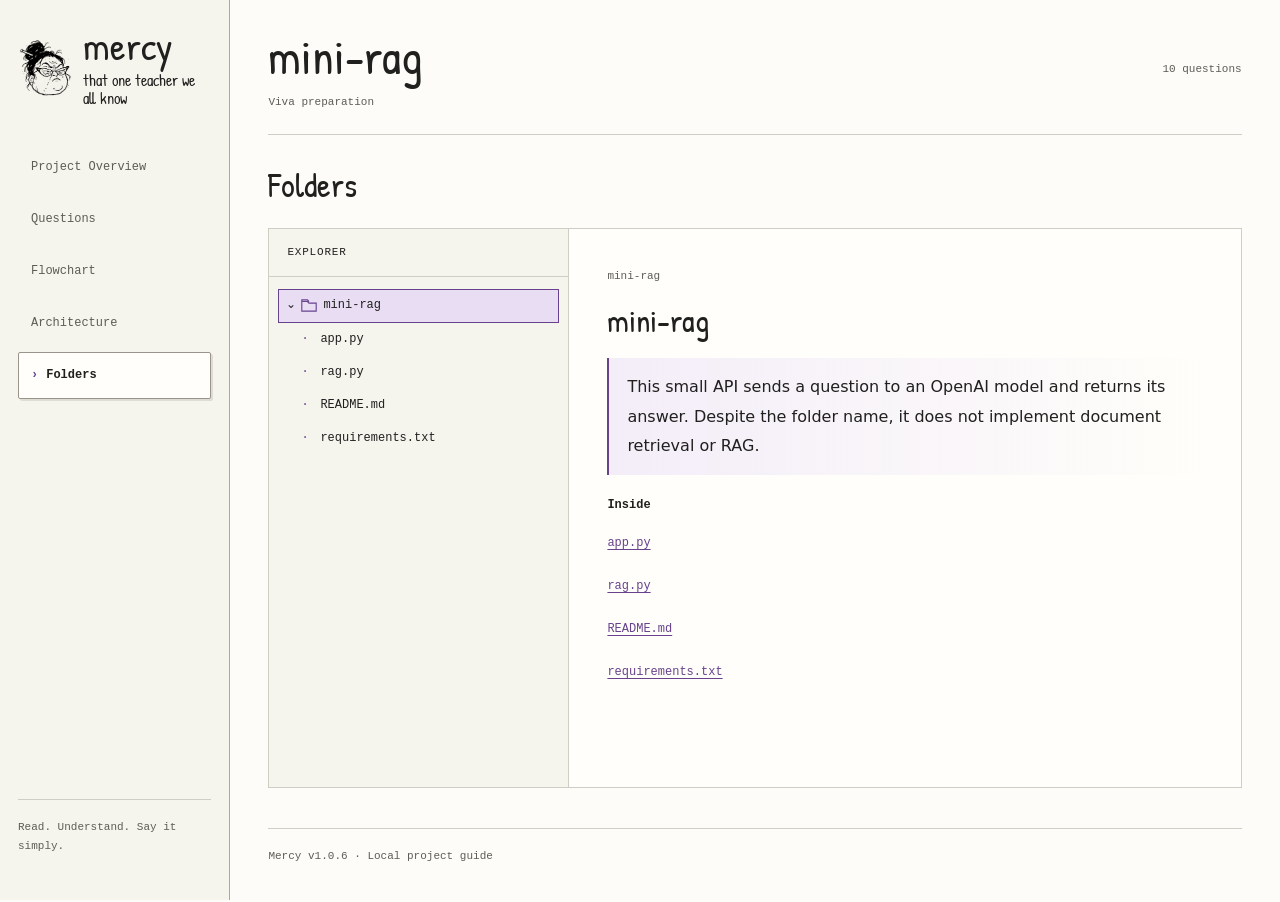
==== commit 4d1b3619: "Fix default notebook generation and publish Mercy v1.0.6" ====
--- a/output-example/mercy-studio.html
+++ b/output-example/mercy-studio.html
@@ -48,9 +48,9 @@
 <section id="section-flow" class="section" aria-label="User flowchart"><div class="section-heading"><h2>Flowchart</h2><div class="tools"><select id="flow-select" aria-label="Choose user flow"></select><button id="flow-out" class="tiny" aria-label="Zoom flowchart out">−</button><button id="flow-in" class="tiny" aria-label="Zoom flowchart in">+</button><button id="flow-fit" class="tiny">Fit</button></div></div><p class="diagram-note">Source-traced user flow · Scroll to move · Ctrl + scroll or pinch to zoom</p><div id="flow-viewport" class="diagram-viewport" tabindex="0" aria-label="Scrollable user flowchart"><svg id="flow-svg" role="group" aria-label="User actions and decisions"></svg><p id="flow-empty" class="empty" hidden></p></div><div id="flow-detail" class="card diagram-detail" aria-live="polite"></div></section>
 <section id="section-architecture" class="section" aria-label="Architecture"><div class="section-heading"><h2>Architecture</h2><div class="tools"><button id="arch-out" class="tiny" aria-label="Zoom architecture out">−</button><button id="arch-in" class="tiny" aria-label="Zoom architecture in">+</button><button id="arch-fit" class="tiny">Fit</button></div></div><p class="diagram-note" id="architecture-note">Choose a component to see its direct code dependencies.</p><div id="arch-components" class="component-tabs" aria-label="Choose architecture component"></div><div id="architecture-explanation" class="architecture-explanation" aria-live="polite"></div><div id="arch-viewport" class="diagram-viewport" tabindex="0" aria-label="Scrollable component diagram"><svg id="arch-svg" role="group" aria-label="Components and source connections"></svg></div><div id="arch-detail" class="card diagram-detail" aria-live="polite"></div></section>
 <section id="section-tree" class="section" aria-label="Folders"><h2>Folders</h2><div class="explorer-layout"><nav class="explorer-sidebar" aria-label="Project files"><div class="explorer-heading">EXPLORER</div><div id="file-tree" class="file-tree"></div></nav><article id="file-detail" class="file-inspector" tabindex="-1" aria-live="polite"></article></div></section>
-<footer class="footer">Mercy · Local project guide</footer>
+<footer id="report-version" class="footer">Mercy · Local project guide</footer>
 </main></div>
-<script type="application/json" id="atlas-data">{"format_version":3,"components":[{"id":"api","name":"Question API","description":"Accepts questions and returns JSON.","files":["app.py"],"evidence":[{"path":"app.py","line":9}]},{"id":"model","name":"Model helper","description":"Sends a prompt to OpenAI and extracts the answer.","files":["rag.py"],"evidence":[{"path":"rag.py","line":5}]}],"connections":[],"stack":[{"id":"api","kind":"backend","name":"Python + FastAPI","logo":"fastapi","description":"app.py defines the health endpoint and accepts questions at /ask. No frontend information is reviewed in this tiny API example.","paths":["app.py"],"evidence":[{"path":"app.py","line":9}],"resources":[{"label":"FastAPI documentation","url":"https://fastapi.tiangolo.com/"}]},{"id":"model","kind":"model","name":"Configured OpenAI model","description":"The helper names gpt-4.1-mini and sends it a question. Credentials, availability and response quality remain unverified.","origin":"An external OpenAI API call, not locally trained weights or a retrieval pipeline.","paths":["rag.py"],"evidence":[{"path":"rag.py","line":7}],"resources":[{"label":"OpenAI Python client","url":"https://github.com/openai/openai-python"}]}],"file_notes":[{"path":"README.md","description":"Introduces the sample and explains that its name does not establish RAG.","evidence":[{"path":"README.md","line":1}]},{"path":"app.py","description":"Defines the health endpoint and passes questions to the model helper.","evidence":[{"path":"app.py","line":1}]},{"path":"rag.py","description":"Sends the question directly to the OpenAI chat API and extracts the returned text.","evidence":[{"path":"rag.py","line":1}]}],"component_edges":[{"source":"api","target":"model","imports":[{"source":"app.py","target":"rag.py","via":"rag","line":2}]}],"flows":[{"id":"GUIDE_WORKFLOW","name":"How does a user get a result?","nodes":[{"id":"start","label":"Prepare a question","kind":"start","evidence":[{"path":"app.py","line":9}]},{"id":"send","label":"Submit to /ask","kind":"action","evidence":[{"path":"app.py","line":9}]},{"id":"answer","label":"Read the returned answer","kind":"action","evidence":[{"path":"app.py","line":11},{"path":"rag.py","line":11}]},{"id":"end","label":"Finish","kind":"end","evidence":[{"path":"app.py","line":9}]}],"edges":[{"source":"start","target":"send","evidence":[{"path":"app.py","line":9}]},{"source":"send","target":"answer","evidence":[{"path":"app.py","line":9}]},{"source":"answer","target":"end","evidence":[{"path":"app.py","line":9}]}]}],"demonstrations":[{"id":"GUIDE_WORKFLOW","name":"How does a user get a result?","steps":[{"action":"Request /health from the running sample API.","expected":"The handler returns a JSON status of “ok”.","evidence":[{"path":"app.py","line":5}]},{"action":"Submit POST /ask?question=What%20is%20Python.","expected":"With a working provider setup, the handler sends the question to the model and returns answer text.","evidence":[{"path":"app.py","line":9},{"path":"rag.py","line":7}]},{"action":"Explain why this is not RAG.","expected":"The helper sends the question directly to the model. It does not retrieve project documents.","evidence":[{"path":"rag.py","line":5},{"path":"README.md","line":3}]}]}],"directories":[],"project":"mini-rag","summary":{"read_files":4,"data_files":0,"routes_found":2,"module_links":1,"tests_found":0,"bytes_read":927,"source_files_considered":4},"warnings":["No direct training-loop evidence found; do not claim this model was trained here.","No dataset files or loaders located in the inspected source."],"theme":{"primary":"#40dbe6","secondary":"#ac91ff","source":[],"source_type":"Mercy-fallback","note":"No safe project palette could be identified; Mercy uses its own contrast-tested colors."},"clusters":[{"id":"backend","name":"Backend","color":"#7e99ff","files":["app.py"],"count":1,"proof":"heuristic grouping from names and file types"},{"id":"ai","name":"Intelligence","color":"#c999ff","files":["rag.py"],"count":1,"proof":"heuristic grouping from names and file types"},{"id":"infra","name":"Infrastructure","color":"#f3ad6a","files":["README.md","requirements.txt"],"count":2,"proof":"heuristic grouping from names and file types"}],"files":[{"path":"README.md","role":"infra","language":"md","lines":5,"routes":[],"symbols":[],"imports":[],"kind":"file"},{"path":"app.py","role":"backend","language":"py","lines":11,"routes":[{"path":"/health","line":5},{"path":"/ask","line":9}],"symbols":[{"name":"health","line":6},{"name":"ask","line":10}],"imports":["fastapi","rag"],"kind":"file"},{"path":"rag.py","role":"ai","language":"py","lines":11,"routes":[],"symbols":[{"name":"answer_question","line":5}],"imports":["openai"],"kind":"file"},{"path":"requirements.txt","role":"infra","language":"txt","lines":3,"routes":[],"symbols":[],"imports":[],"kind":"file"}],"edges":[{"source":"app.py","target":"rag.py","via":"rag","line":2,"kind":"import","certainty":"static-reference","source_role":"backend","target_role":"ai"}],"crossings":[{"a":"backend","b":"ai","count":1}],"routes":[{"path":"/health","line":5,"file":"app.py"},{"path":"/ask","line":9,"file":"app.py"}],"frameworks":["FastAPI","OpenAI SDK"],"framework_evidence":{"FastAPI":[{"path":"app.py","line":1},{"path":"app.py","line":3}],"OpenAI SDK":[{"path":"rag.py","line":1},{"path":"rag.py","line":3}]},"questions":[{"id":"GUIDE_PURPOSE","category":"Start here","difficulty":"beginner","question":"What does this project do?","answer":"This small API sends a question to an OpenAI model and returns its answer. Despite the folder name, it does not implement document retrieval or RAG.","explain_like_im_10":"This small API sends a question to an OpenAI model and returns its answer. Despite the folder name, it does not implement document retrieval or RAG.","status":"supported","evidence":[{"path":"README.md","line":3},{"path":"rag.py","line":5}],"verify_next":"Source walkthrough only. Run the sample separately with explicit authorization to check runtime behavior.","viva_question":"What does this project do?","viva_answer":"This small API sends a question to an OpenAI model and returns its answer. Despite the folder name, it does not implement document retrieval or RAG."},{"id":"GUIDE_ENTRY","category":"Start here","difficulty":"beginner","question":"How do you start it?","answer":"app.py creates the FastAPI application and defines the routes. No startup command or dependency manifest is supplied in this tiny sample.","explain_like_im_10":"app.py creates the FastAPI application and defines the routes. No startup command or dependency manifest is supplied in this tiny sample.","status":"supported","evidence":[{"path":"app.py","line":1},{"path":"app.py","line":3}],"verify_next":"Source walkthrough only. Run the sample separately with explicit authorization to check runtime behavior.","viva_question":"How do you start it?","viva_answer":"app.py creates the FastAPI application and defines the routes. No startup command or dependency manifest is supplied in this tiny sample."},{"id":"GUIDE_DEPENDENCIES","category":"Architecture","difficulty":"beginner","question":"Which tools does it use?","answer":"FastAPI defines the API. The OpenAI Python client sends the model request. Their installed versions and credentials still need checking.","explain_like_im_10":"FastAPI defines the API. The OpenAI Python client sends the model request. Their installed versions and credentials still need checking.","status":"supported","evidence":[{"path":"app.py","line":1},{"path":"rag.py","line":1}],"verify_next":"Source walkthrough only. Run the sample separately with explicit authorization to check runtime behavior.","viva_question":"Which tools does it use?","viva_answer":"FastAPI defines the API. The OpenAI Python client sends the model request. Their installed versions and credentials still need checking.","stack":[{"id":"api","kind":"backend","name":"Python + FastAPI","logo":"fastapi","description":"app.py defines the health endpoint and accepts questions at /ask. No frontend information is reviewed in this tiny API example.","paths":["app.py"],"evidence":[{"path":"app.py","line":9}],"resources":[{"label":"FastAPI documentation","url":"https://fastapi.tiangolo.com/"}]},{"id":"model","kind":"model","name":"Configured OpenAI model","description":"The helper names gpt-4.1-mini and sends it a question. Credentials, availability and response quality remain unverified.","origin":"An external OpenAI API call, not locally trained weights or a retrieval pipeline.","paths":["rag.py"],"evidence":[{"path":"rag.py","line":7}],"resources":[{"label":"OpenAI Python client","url":"https://github.com/openai/openai-python"}]}]},{"id":"GUIDE_MODULES","category":"Architecture","difficulty":"beginner","question":"What are its main components?","answer":"The API handles requests in app.py. The model helper in rag.py sends the question to OpenAI and extracts the returned text.","explain_like_im_10":"The API handles requests in app.py. The model helper in rag.py sends the question to OpenAI and extracts the returned text.","status":"supported","evidence":[{"path":"app.py","line":9},{"path":"rag.py","line":5}],"verify_next":"Source walkthrough only. Run the sample separately with explicit authorization to check runtime behavior.","viva_question":"What are its main components?","viva_answer":"The API handles requests in app.py. The model helper in rag.py sends the question to OpenAI and extracts the returned text.","components":[{"id":"api","name":"Question API","description":"Accepts questions and returns JSON.","files":["app.py"],"evidence":[{"path":"app.py","line":9}]},{"id":"model","name":"Model helper","description":"Sends a prompt to OpenAI and extracts the answer.","files":["rag.py"],"evidence":[{"path":"rag.py","line":5}]}],"directories":[],"file_notes":[{"path":"README.md","description":"Introduces the sample and explains that its name does not establish RAG.","evidence":[{"path":"README.md","line":1}]},{"path":"app.py","description":"Defines the health endpoint and passes questions to the model helper.","evidence":[{"path":"app.py","line":1}]},{"path":"rag.py","description":"Sends the question directly to the OpenAI chat API and extracts the returned text.","evidence":[{"path":"rag.py","line":1}]}]},{"id":"GUIDE_WORKFLOW","category":"Architecture","difficulty":"beginner","question":"How does a user get a result?","answer":"Submit a question to /ask. The handler passes it to the model helper and returns the response as JSON.","explain_like_im_10":"Submit a question to /ask. The handler passes it to the model helper and returns the response as JSON.","status":"supported","evidence":[{"path":"app.py","line":9},{"path":"rag.py","line":7}],"verify_next":"Source walkthrough only. Run the sample separately with explicit authorization to check runtime behavior.","viva_question":"How does a user get a result?","viva_answer":"Submit a question to /ask. The handler passes it to the model helper and returns the response as JSON.","flow":{"nodes":[{"id":"start","label":"Prepare a question","kind":"start","evidence":[{"path":"app.py","line":9}]},{"id":"send","label":"Submit to /ask","kind":"action","evidence":[{"path":"app.py","line":9}]},{"id":"answer","label":"Read the returned answer","kind":"action","evidence":[{"path":"app.py","line":11},{"path":"rag.py","line":11}]},{"id":"end","label":"Finish","kind":"end","evidence":[{"path":"app.py","line":9}]}],"edges":[{"source":"start","target":"send","evidence":[{"path":"app.py","line":9}]},{"source":"send","target":"answer","evidence":[{"path":"app.py","line":9}]},{"source":"answer","target":"end","evidence":[{"path":"app.py","line":9}]}]},"demonstration":[{"action":"Request /health from the running sample API.","expected":"The handler returns a JSON status of “ok”.","evidence":[{"path":"app.py","line":5}]},{"action":"Submit POST /ask?question=What%20is%20Python.","expected":"With a working provider setup, the handler sends the question to the model and returns answer text.","evidence":[{"path":"app.py","line":9},{"path":"rag.py","line":7}]},{"action":"Explain why this is not RAG.","expected":"The helper sends the question directly to the model. It does not retrieve project documents.","evidence":[{"path":"rag.py","line":5},{"path":"README.md","line":3}]}],"overview":true},{"id":"GUIDE_VALIDATION","category":"Data","difficulty":"beginner","question":"How are inputs checked?","answer":"The question parameter is declared as text. These handlers do not show extra checks such as minimum length or content rules.","explain_like_im_10":"The question parameter is declared as text. These handlers do not show extra checks such as minimum length or content rules.","status":"supported","evidence":[{"path":"app.py","line":10}],"verify_next":"Source walkthrough only. Run the sample separately with explicit authorization to check runtime behavior.","viva_question":"How are inputs checked?","viva_answer":"The question parameter is declared as text. These handlers do not show extra checks such as minimum length or content rules."},{"id":"GUIDE_STORAGE","category":"Data","difficulty":"beginner","question":"Where is the data stored?","answer":"The inspected request path sends the question to the provider and returns the response. It does not save the conversation or read a document store.","explain_like_im_10":"The inspected request path sends the question to the provider and returns the response. It does not save the conversation or read a document store.","status":"supported","evidence":[{"path":"rag.py","line":5},{"path":"README.md","line":3}],"verify_next":"Source walkthrough only. Run the sample separately with explicit authorization to check runtime behavior.","viva_question":"Where is the data stored?","viva_answer":"The inspected request path sends the question to the provider and returns the response. It does not save the conversation or read a document store.","overview":true},{"id":"GUIDE_ERRORS","category":"Quality","difficulty":"beginner","question":"What happens if something fails?","answer":"There is no custom exception handling around the model call in these two files. Provider failure behavior needs a separate runtime check.","explain_like_im_10":"There is no custom exception handling around the model call in these two files. Provider failure behavior needs a separate runtime check.","status":"supported","evidence":[{"path":"rag.py","line":7},{"path":"app.py","line":11}],"verify_next":"Source walkthrough only. Run the sample separately with explicit authorization to check runtime behavior.","viva_question":"What happens if something fails?","viva_answer":"There is no custom exception handling around the model call in these two files. Provider failure behavior needs a separate runtime check."},{"id":"GUIDE_INTEGRATIONS","category":"Architecture","difficulty":"beginner","question":"Which outside services does it use?","answer":"The helper calls OpenAI chat completions with the configured model name. A source call does not prove credentials, network access or model availability.","explain_like_im_10":"The helper calls OpenAI chat completions with the configured model name. A source call does not prove credentials, network access or model availability.","status":"supported","evidence":[{"path":"rag.py","line":7}],"verify_next":"Source walkthrough only. Run the sample separately with explicit authorization to check runtime behavior.","viva_question":"Which outside services does it use?","viva_answer":"The helper calls OpenAI chat completions with the configured model name. A source call does not prove credentials, network access or model availability.","overview":true},{"id":"GUIDE_LIMITS","category":"Quality","difficulty":"beginner","question":"What are its limitations?","answer":"This sample has no retrieval, embedding store, training pipeline or accuracy measurement. It also lacks custom error handling and a complete runnable setup.","explain_like_im_10":"This sample has no retrieval, embedding store, training pipeline or accuracy measurement. It also lacks custom error handling and a complete runnable setup.","status":"supported","evidence":[{"path":"README.md","line":3},{"path":"rag.py","line":5}],"verify_next":"Source walkthrough only. Run the sample separately with explicit authorization to check runtime behavior.","viva_question":"What are its limitations?","viva_answer":"This sample has no retrieval, embedding store, training pipeline or accuracy measurement. It also lacks custom error handling and a complete runnable setup.","overview":true}],"glossary":[{"term":"Frontend","simple":"The screens and buttons people see.","example":"Like the counter at a café.","detected":false},{"term":"Backend","simple":"Code that receives requests and decides what happens.","example":"Like the kitchen preparing an order.","detected":true},{"term":"API","simple":"A doorway where one program asks another for help.","example":"The cashier passing your order to the kitchen.","detected":false},{"term":"Route","simple":"An address that receives one kind of request.","example":"/login is like a marked service window.","detected":false},{"term":"Database","simple":"A structured place to store and find information.","example":"An organized notebook with many labelled pages.","detected":false},{"term":"AI inference","simple":"Using a model that already knows how to predict or answer.","example":"Taking an exam after studying.","detected":true},{"term":"Model training","simple":"Teaching a model by updating it with examples.","example":"Studying many practice questions before the exam.","detected":false},{"term":"Dataset","simple":"A collection of examples or records used for learning or lookup.","example":"A workbook full of examples.","detected":false},{"term":"Embedding","simple":"A number-based representation of meaning.","example":"Giving similar sentences nearby map coordinates.","detected":false},{"term":"RAG","simple":"Find useful notes first, then ask an AI to answer with them.","example":"An open-book exam instead of guessing.","detected":false},{"term":"Import","simple":"One file names code from another file that it may use.","example":"Borrowing a tool from a neighbour; not proof it was used.","detected":false},{"term":"Authentication","simple":"Checking who someone is.","example":"Showing your ID to enter a building.","detected":false},{"term":"Authorization","simple":"Checking what someone is allowed to do.","example":"A visitor can enter the lobby, not the server room.","detected":false},{"term":"Dependency graph","simple":"A map of files referencing other files.","example":"A list of which rooms have doors to other rooms.","detected":false}],"signals":{"backend":[{"path":"app.py","line":1},{"path":"app.py","line":3}],"llm_api":[{"path":"rag.py","line":7}]},"datasets":[],"disclaimers":["Architecture uses cited source relationships when reviewed; otherwise arrows show resolved imports. Neither proves a runtime call.","File roles are heuristics derived from file type/name. Real architecture may differ.","Question evidence is a code clue, not proof that a feature is working in production.","This report includes redacted, line-numbered source previews (lines capped at 160 characters). Review it before sharing; redaction is not a confidentiality guarantee."],"source_previews":{"app.py":[{"line":1,"text":"from fastapi import FastAPI"},{"line":2,"text":"from rag import answer_question"},{"line":3,"text":"app = FastAPI()"},{"line":4,"text":""},{"line":5,"text":"@app.get('/health')"},{"line":6,"text":"def health():"},{"line":7,"text":"    return {'status':'ok'}"},{"line":8,"text":""},{"line":9,"text":"@app.post('/ask')"},{"line":10,"text":"def ask(question: str):"},{"line":11,"text":"    return {'answer': answer_question(question)}"}],"rag.py":[{"line":1,"text":"from openai import OpenAI"},{"line":2,"text":""},{"line":3,"text":"client = OpenAI()"},{"line":4,"text":""},{"line":5,"text":"def answer_question(question: str) -\u003e str:"},{"line":6,"text":"    # This is plain prompting, NOT a RAG pipeline. No retrieval is implemented."},{"line":7,"text":"    result = client.chat.completions.create("},{"line":8,"text":"        model='gpt-4.1-mini',"},{"line":9,"text":"        messages=[{'role':'user','content': question}]"},{"line":10,"text":"    )"},{"line":11,"text":"    return result.choices[0].message.content"}]},"review":{"state":"complete","reviewed":10,"total":10,"pending":[],"not_verified":0}}</script>
+<script type="application/json" id="atlas-data">{"format_version":3,"generator_version":"1.0.6","components":[{"id":"api","name":"Question API","description":"Accepts questions and returns JSON.","files":["app.py"],"evidence":[{"path":"app.py","line":9}]},{"id":"model","name":"Model helper","description":"Sends a prompt to OpenAI and extracts the answer.","files":["rag.py"],"evidence":[{"path":"rag.py","line":5}]}],"connections":[],"stack":[{"id":"api","kind":"backend","name":"Python + FastAPI","logo":"fastapi","description":"app.py defines the health endpoint and accepts questions at /ask. No frontend information is reviewed in this tiny API example.","paths":["app.py"],"evidence":[{"path":"app.py","line":9}],"resources":[{"label":"FastAPI documentation","url":"https://fastapi.tiangolo.com/"}]},{"id":"model","kind":"model","name":"Configured OpenAI model","description":"The helper names gpt-4.1-mini and sends it a question. Credentials, availability and response quality remain unverified.","origin":"An external OpenAI API call, not locally trained weights or a retrieval pipeline.","paths":["rag.py"],"evidence":[{"path":"rag.py","line":7}],"resources":[{"label":"OpenAI Python client","url":"https://github.com/openai/openai-python"}]}],"file_notes":[{"path":"README.md","description":"Introduces the sample and explains that its name does not establish RAG.","evidence":[{"path":"README.md","line":1}]},{"path":"app.py","description":"Defines the health endpoint and passes questions to the model helper.","evidence":[{"path":"app.py","line":1}]},{"path":"rag.py","description":"Sends the question directly to the OpenAI chat API and extracts the returned text.","evidence":[{"path":"rag.py","line":1}]}],"component_edges":[{"source":"api","target":"model","imports":[{"source":"app.py","target":"rag.py","via":"rag","line":2}]}],"flows":[{"id":"GUIDE_WORKFLOW","name":"How does a user get a result?","nodes":[{"id":"start","label":"Prepare a question","kind":"start","evidence":[{"path":"app.py","line":9}]},{"id":"send","label":"Submit to /ask","kind":"action","evidence":[{"path":"app.py","line":9}]},{"id":"answer","label":"Read the returned answer","kind":"action","evidence":[{"path":"app.py","line":11},{"path":"rag.py","line":11}]},{"id":"end","label":"Finish","kind":"end","evidence":[{"path":"app.py","line":9}]}],"edges":[{"source":"start","target":"send","evidence":[{"path":"app.py","line":9}]},{"source":"send","target":"answer","evidence":[{"path":"app.py","line":9}]},{"source":"answer","target":"end","evidence":[{"path":"app.py","line":9}]}]}],"demonstrations":[{"id":"GUIDE_WORKFLOW","name":"How does a user get a result?","steps":[{"action":"Request /health from the running sample API.","expected":"The handler returns a JSON status of “ok”.","evidence":[{"path":"app.py","line":5}]},{"action":"Submit POST /ask?question=What%20is%20Python.","expected":"With a working provider setup, the handler sends the question to the model and returns answer text.","evidence":[{"path":"app.py","line":9},{"path":"rag.py","line":7}]},{"action":"Explain why this is not RAG.","expected":"The helper sends the question directly to the model. It does not retrieve project documents.","evidence":[{"path":"rag.py","line":5},{"path":"README.md","line":3}]}]}],"directories":[],"project":"mini-rag","summary":{"read_files":4,"data_files":0,"routes_found":2,"module_links":1,"tests_found":0,"bytes_read":927,"source_files_considered":4},"warnings":["No direct training-loop evidence found; do not claim this model was trained here.","No dataset files or loaders located in the inspected source."],"theme":{"primary":"#40dbe6","secondary":"#ac91ff","source":[],"source_type":"Mercy-fallback","note":"No safe project palette could be identified; Mercy uses its own contrast-tested colors."},"clusters":[{"id":"backend","name":"Backend","color":"#7e99ff","files":["app.py"],"count":1,"proof":"heuristic grouping from names and file types"},{"id":"ai","name":"Intelligence","color":"#c999ff","files":["rag.py"],"count":1,"proof":"heuristic grouping from names and file types"},{"id":"infra","name":"Infrastructure","color":"#f3ad6a","files":["README.md","requirements.txt"],"count":2,"proof":"heuristic grouping from names and file types"}],"files":[{"path":"README.md","role":"infra","language":"md","lines":5,"routes":[],"symbols":[],"imports":[],"kind":"file"},{"path":"app.py","role":"backend","language":"py","lines":11,"routes":[{"path":"/health","line":5},{"path":"/ask","line":9}],"symbols":[{"name":"health","line":6},{"name":"ask","line":10}],"imports":["fastapi","rag"],"kind":"file"},{"path":"rag.py","role":"ai","language":"py","lines":11,"routes":[],"symbols":[{"name":"answer_question","line":5}],"imports":["openai"],"kind":"file"},{"path":"requirements.txt","role":"infra","language":"txt","lines":3,"routes":[],"symbols":[],"imports":[],"kind":"file"}],"edges":[{"source":"app.py","target":"rag.py","via":"rag","line":2,"kind":"import","certainty":"static-reference","source_role":"backend","target_role":"ai"}],"crossings":[{"a":"backend","b":"ai","count":1}],"routes":[{"path":"/health","line":5,"file":"app.py"},{"path":"/ask","line":9,"file":"app.py"}],"frameworks":["FastAPI","OpenAI SDK"],"framework_evidence":{"FastAPI":[{"path":"app.py","line":1},{"path":"app.py","line":3}],"OpenAI SDK":[{"path":"rag.py","line":1},{"path":"rag.py","line":3}]},"questions":[{"id":"GUIDE_PURPOSE","category":"Start here","difficulty":"beginner","question":"What does this project do?","answer":"This small API sends a question to an OpenAI model and returns its answer. Despite the folder name, it does not implement document retrieval or RAG.","explain_like_im_10":"This small API sends a question to an OpenAI model and returns its answer. Despite the folder name, it does not implement document retrieval or RAG.","status":"supported","evidence":[{"path":"README.md","line":3},{"path":"rag.py","line":5}],"verify_next":"Source walkthrough only. Run the sample separately with explicit authorization to check runtime behavior.","viva_question":"What does this project do?","viva_answer":"This small API sends a question to an OpenAI model and returns its answer. Despite the folder name, it does not implement document retrieval or RAG."},{"id":"GUIDE_ENTRY","category":"Start here","difficulty":"beginner","question":"How do you start it?","answer":"app.py creates the FastAPI application and defines the routes. No startup command or dependency manifest is supplied in this tiny sample.","explain_like_im_10":"app.py creates the FastAPI application and defines the routes. No startup command or dependency manifest is supplied in this tiny sample.","status":"supported","evidence":[{"path":"app.py","line":1},{"path":"app.py","line":3}],"verify_next":"Source walkthrough only. Run the sample separately with explicit authorization to check runtime behavior.","viva_question":"How do you start it?","viva_answer":"app.py creates the FastAPI application and defines the routes. No startup command or dependency manifest is supplied in this tiny sample."},{"id":"GUIDE_DEPENDENCIES","category":"Architecture","difficulty":"beginner","question":"Which tools does it use?","answer":"FastAPI defines the API. The OpenAI Python client sends the model request. Their installed versions and credentials still need checking.","explain_like_im_10":"FastAPI defines the API. The OpenAI Python client sends the model request. Their installed versions and credentials still need checking.","status":"supported","evidence":[{"path":"app.py","line":1},{"path":"rag.py","line":1}],"verify_next":"Source walkthrough only. Run the sample separately with explicit authorization to check runtime behavior.","viva_question":"Which tools does it use?","viva_answer":"FastAPI defines the API. The OpenAI Python client sends the model request. Their installed versions and credentials still need checking.","stack":[{"id":"api","kind":"backend","name":"Python + FastAPI","logo":"fastapi","description":"app.py defines the health endpoint and accepts questions at /ask. No frontend information is reviewed in this tiny API example.","paths":["app.py"],"evidence":[{"path":"app.py","line":9}],"resources":[{"label":"FastAPI documentation","url":"https://fastapi.tiangolo.com/"}]},{"id":"model","kind":"model","name":"Configured OpenAI model","description":"The helper names gpt-4.1-mini and sends it a question. Credentials, availability and response quality remain unverified.","origin":"An external OpenAI API call, not locally trained weights or a retrieval pipeline.","paths":["rag.py"],"evidence":[{"path":"rag.py","line":7}],"resources":[{"label":"OpenAI Python client","url":"https://github.com/openai/openai-python"}]}]},{"id":"GUIDE_MODULES","category":"Architecture","difficulty":"beginner","question":"What are its main components?","answer":"The API handles requests in app.py. The model helper in rag.py sends the question to OpenAI and extracts the returned text.","explain_like_im_10":"The API handles requests in app.py. The model helper in rag.py sends the question to OpenAI and extracts the returned text.","status":"supported","evidence":[{"path":"app.py","line":9},{"path":"rag.py","line":5}],"verify_next":"Source walkthrough only. Run the sample separately with explicit authorization to check runtime behavior.","viva_question":"What are its main components?","viva_answer":"The API handles requests in app.py. The model helper in rag.py sends the question to OpenAI and extracts the returned text.","components":[{"id":"api","name":"Question API","description":"Accepts questions and returns JSON.","files":["app.py"],"evidence":[{"path":"app.py","line":9}]},{"id":"model","name":"Model helper","description":"Sends a prompt to OpenAI and extracts the answer.","files":["rag.py"],"evidence":[{"path":"rag.py","line":5}]}],"directories":[],"file_notes":[{"path":"README.md","description":"Introduces the sample and explains that its name does not establish RAG.","evidence":[{"path":"README.md","line":1}]},{"path":"app.py","description":"Defines the health endpoint and passes questions to the model helper.","evidence":[{"path":"app.py","line":1}]},{"path":"rag.py","description":"Sends the question directly to the OpenAI chat API and extracts the returned text.","evidence":[{"path":"rag.py","line":1}]}]},{"id":"GUIDE_WORKFLOW","category":"Architecture","difficulty":"beginner","question":"How does a user get a result?","answer":"Submit a question to /ask. The handler passes it to the model helper and returns the response as JSON.","explain_like_im_10":"Submit a question to /ask. The handler passes it to the model helper and returns the response as JSON.","status":"supported","evidence":[{"path":"app.py","line":9},{"path":"rag.py","line":7}],"verify_next":"Source walkthrough only. Run the sample separately with explicit authorization to check runtime behavior.","viva_question":"How does a user get a result?","viva_answer":"Submit a question to /ask. The handler passes it to the model helper and returns the response as JSON.","flow":{"nodes":[{"id":"start","label":"Prepare a question","kind":"start","evidence":[{"path":"app.py","line":9}]},{"id":"send","label":"Submit to /ask","kind":"action","evidence":[{"path":"app.py","line":9}]},{"id":"answer","label":"Read the returned answer","kind":"action","evidence":[{"path":"app.py","line":11},{"path":"rag.py","line":11}]},{"id":"end","label":"Finish","kind":"end","evidence":[{"path":"app.py","line":9}]}],"edges":[{"source":"start","target":"send","evidence":[{"path":"app.py","line":9}]},{"source":"send","target":"answer","evidence":[{"path":"app.py","line":9}]},{"source":"answer","target":"end","evidence":[{"path":"app.py","line":9}]}]},"demonstration":[{"action":"Request /health from the running sample API.","expected":"The handler returns a JSON status of “ok”.","evidence":[{"path":"app.py","line":5}]},{"action":"Submit POST /ask?question=What%20is%20Python.","expected":"With a working provider setup, the handler sends the question to the model and returns answer text.","evidence":[{"path":"app.py","line":9},{"path":"rag.py","line":7}]},{"action":"Explain why this is not RAG.","expected":"The helper sends the question directly to the model. It does not retrieve project documents.","evidence":[{"path":"rag.py","line":5},{"path":"README.md","line":3}]}],"overview":true},{"id":"GUIDE_VALIDATION","category":"Data","difficulty":"beginner","question":"How are inputs checked?","answer":"The question parameter is declared as text. These handlers do not show extra checks such as minimum length or content rules.","explain_like_im_10":"The question parameter is declared as text. These handlers do not show extra checks such as minimum length or content rules.","status":"supported","evidence":[{"path":"app.py","line":10}],"verify_next":"Source walkthrough only. Run the sample separately with explicit authorization to check runtime behavior.","viva_question":"How are inputs checked?","viva_answer":"The question parameter is declared as text. These handlers do not show extra checks such as minimum length or content rules."},{"id":"GUIDE_STORAGE","category":"Data","difficulty":"beginner","question":"Where is the data stored?","answer":"The inspected request path sends the question to the provider and returns the response. It does not save the conversation or read a document store.","explain_like_im_10":"The inspected request path sends the question to the provider and returns the response. It does not save the conversation or read a document store.","status":"supported","evidence":[{"path":"rag.py","line":5},{"path":"README.md","line":3}],"verify_next":"Source walkthrough only. Run the sample separately with explicit authorization to check runtime behavior.","viva_question":"Where is the data stored?","viva_answer":"The inspected request path sends the question to the provider and returns the response. It does not save the conversation or read a document store.","overview":true},{"id":"GUIDE_ERRORS","category":"Quality","difficulty":"beginner","question":"What happens if something fails?","answer":"There is no custom exception handling around the model call in these two files. Provider failure behavior needs a separate runtime check.","explain_like_im_10":"There is no custom exception handling around the model call in these two files. Provider failure behavior needs a separate runtime check.","status":"supported","evidence":[{"path":"rag.py","line":7},{"path":"app.py","line":11}],"verify_next":"Source walkthrough only. Run the sample separately with explicit authorization to check runtime behavior.","viva_question":"What happens if something fails?","viva_answer":"There is no custom exception handling around the model call in these two files. Provider failure behavior needs a separate runtime check."},{"id":"GUIDE_INTEGRATIONS","category":"Architecture","difficulty":"beginner","question":"Which outside services does it use?","answer":"The helper calls OpenAI chat completions with the configured model name. A source call does not prove credentials, network access or model availability.","explain_like_im_10":"The helper calls OpenAI chat completions with the configured model name. A source call does not prove credentials, network access or model availability.","status":"supported","evidence":[{"path":"rag.py","line":7}],"verify_next":"Source walkthrough only. Run the sample separately with explicit authorization to check runtime behavior.","viva_question":"Which outside services does it use?","viva_answer":"The helper calls OpenAI chat completions with the configured model name. A source call does not prove credentials, network access or model availability.","overview":true},{"id":"GUIDE_LIMITS","category":"Quality","difficulty":"beginner","question":"What are its limitations?","answer":"This sample has no retrieval, embedding store, training pipeline or accuracy measurement. It also lacks custom error handling and a complete runnable setup.","explain_like_im_10":"This sample has no retrieval, embedding store, training pipeline or accuracy measurement. It also lacks custom error handling and a complete runnable setup.","status":"supported","evidence":[{"path":"README.md","line":3},{"path":"rag.py","line":5}],"verify_next":"Source walkthrough only. Run the sample separately with explicit authorization to check runtime behavior.","viva_question":"What are its limitations?","viva_answer":"This sample has no retrieval, embedding store, training pipeline or accuracy measurement. It also lacks custom error handling and a complete runnable setup.","overview":true}],"glossary":[{"term":"Frontend","simple":"The screens and buttons people see.","example":"Like the counter at a café.","detected":false},{"term":"Backend","simple":"Code that receives requests and decides what happens.","example":"Like the kitchen preparing an order.","detected":true},{"term":"API","simple":"A doorway where one program asks another for help.","example":"The cashier passing your order to the kitchen.","detected":false},{"term":"Route","simple":"An address that receives one kind of request.","example":"/login is like a marked service window.","detected":false},{"term":"Database","simple":"A structured place to store and find information.","example":"An organized notebook with many labelled pages.","detected":false},{"term":"AI inference","simple":"Using a model that already knows how to predict or answer.","example":"Taking an exam after studying.","detected":true},{"term":"Model training","simple":"Teaching a model by updating it with examples.","example":"Studying many practice questions before the exam.","detected":false},{"term":"Dataset","simple":"A collection of examples or records used for learning or lookup.","example":"A workbook full of examples.","detected":false},{"term":"Embedding","simple":"A number-based representation of meaning.","example":"Giving similar sentences nearby map coordinates.","detected":false},{"term":"RAG","simple":"Find useful notes first, then ask an AI to answer with them.","example":"An open-book exam instead of guessing.","detected":false},{"term":"Import","simple":"One file names code from another file that it may use.","example":"Borrowing a tool from a neighbour; not proof it was used.","detected":false},{"term":"Authentication","simple":"Checking who someone is.","example":"Showing your ID to enter a building.","detected":false},{"term":"Authorization","simple":"Checking what someone is allowed to do.","example":"A visitor can enter the lobby, not the server room.","detected":false},{"term":"Dependency graph","simple":"A map of files referencing other files.","example":"A list of which rooms have doors to other rooms.","detected":false}],"signals":{"backend":[{"path":"app.py","line":1},{"path":"app.py","line":3}],"llm_api":[{"path":"rag.py","line":7}]},"datasets":[],"disclaimers":["Architecture uses cited source relationships when reviewed; otherwise arrows show resolved imports. Neither proves a runtime call.","File roles are heuristics derived from file type/name. Real architecture may differ.","Question evidence is a code clue, not proof that a feature is working in production.","No repository source code is embedded. This HTML contains paths, module names, and scan metadata; review before sharing."],"review":{"state":"complete","reviewed":10,"total":10,"pending":[],"not_verified":0}}</script>
 <script>
 'use strict';
 /* Offline: no fetch, localStorage, external scripts or execution of source text. */
@@ -106,7 +106,8 @@
 }
 function renderOverviewQuestions(){
   const box=$('overview-questions'),groups=new Map();
-  QUESTIONS.filter(q=>q.overview).forEach(q=>{if(!groups.has(q.category))groups.set(q.category,[]);groups.get(q.category).push(q)});
+  const selected=QUESTIONS.some(q=>typeof q.overview==='boolean')?QUESTIONS.filter(q=>q.overview):QUESTIONS.filter(q=>q.id!=='GUIDE_PURPOSE').slice(0,6);
+  selected.forEach(q=>{if(!groups.has(q.category))groups.set(q.category,[]);groups.get(q.category).push(q)});
   groups.forEach((questions,name)=>{const group=el('section',undefined,'overview-group');group.appendChild(el('h3',name));const grid=el('div',undefined,'question-grid');questions.forEach(q=>{const card=el('article',undefined,'card question-card');card.appendChild(el('h3',shortQuestion(q)));card.appendChild(el('p',shortAnswer(q),'answer-copy'));card.appendChild(details(q));grid.appendChild(card)});group.appendChild(grid);box.appendChild(group)});
 }
 function openLocation(path){if(folders.has(path))folderDetails(path,true);else fileDetails(path)}
@@ -207,6 +208,7 @@
   drawDiagram('arch',nodes,edges,false,!source);
   $('architecture-note').textContent=(reviewed?'Source-traced connections; execution not verified. ':'Resolved imports only. ')+'Scroll to move; Ctrl + scroll or pinch to zoom.';
 }
+$('report-version').textContent='Mercy'+(ATLAS.generator_version?' v'+ATLAS.generator_version:'')+' · Local project guide';
 $('project-name').textContent=ATLAS.project;document.title='Mercy | '+ATLAS.project;$('question-count').textContent=QUESTIONS.length+' questions';document.querySelectorAll('[data-section]').forEach(n=>n.addEventListener('click',()=>showSection(n.dataset.section)));
 $('q-search').addEventListener('input',renderQuestions);$('q-status').addEventListener('change',renderQuestions);$('hide-answers').addEventListener('click',()=>{hideAnswers=!hideAnswers;$('hide-answers').textContent=hideAnswers?'Show answers':'Hide answers';$('hide-answers').setAttribute('aria-pressed',String(hideAnswers));renderQuestions()});
 renderOverviewQuestions();setupDiagram('flow');setupDiagram('arch');renderFolders();renderOverview();renderCategories();renderQuestions();renderNotes();renderFlow();renderArchitecture();showSection('overview');
